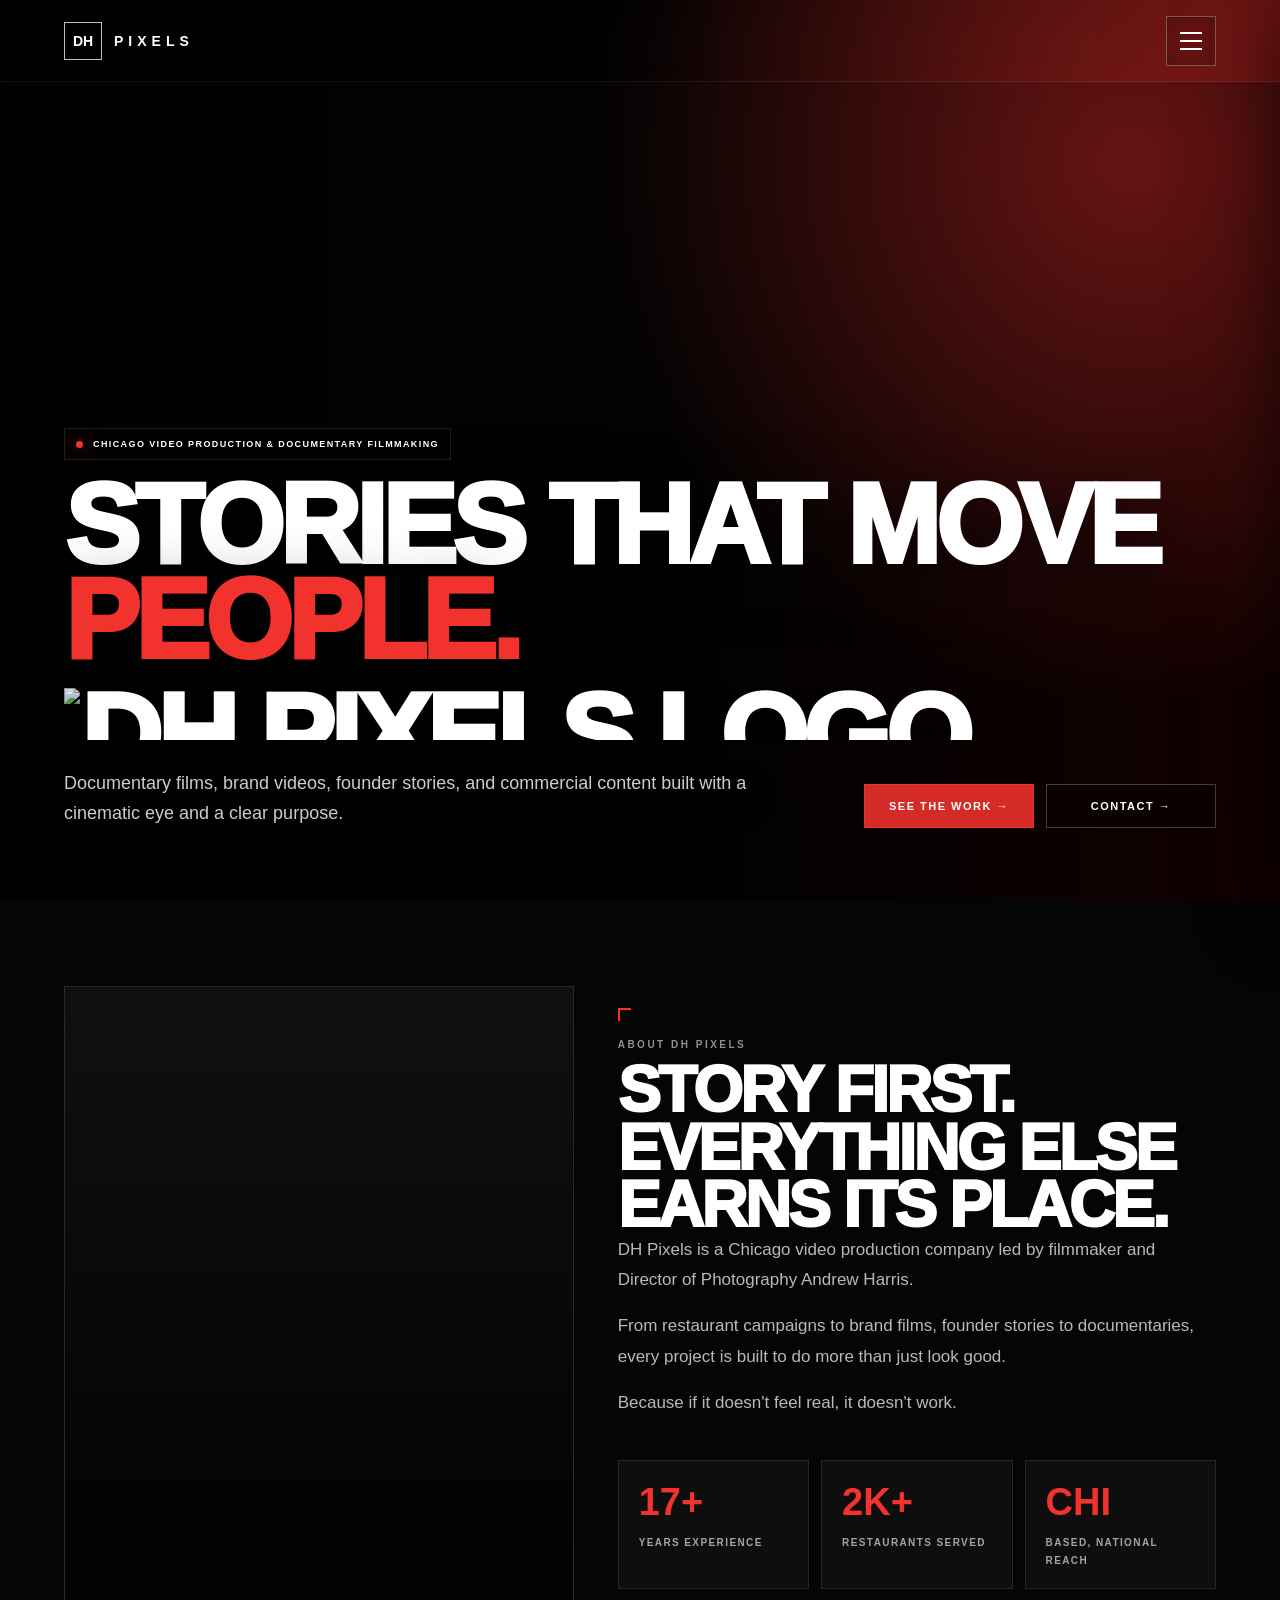
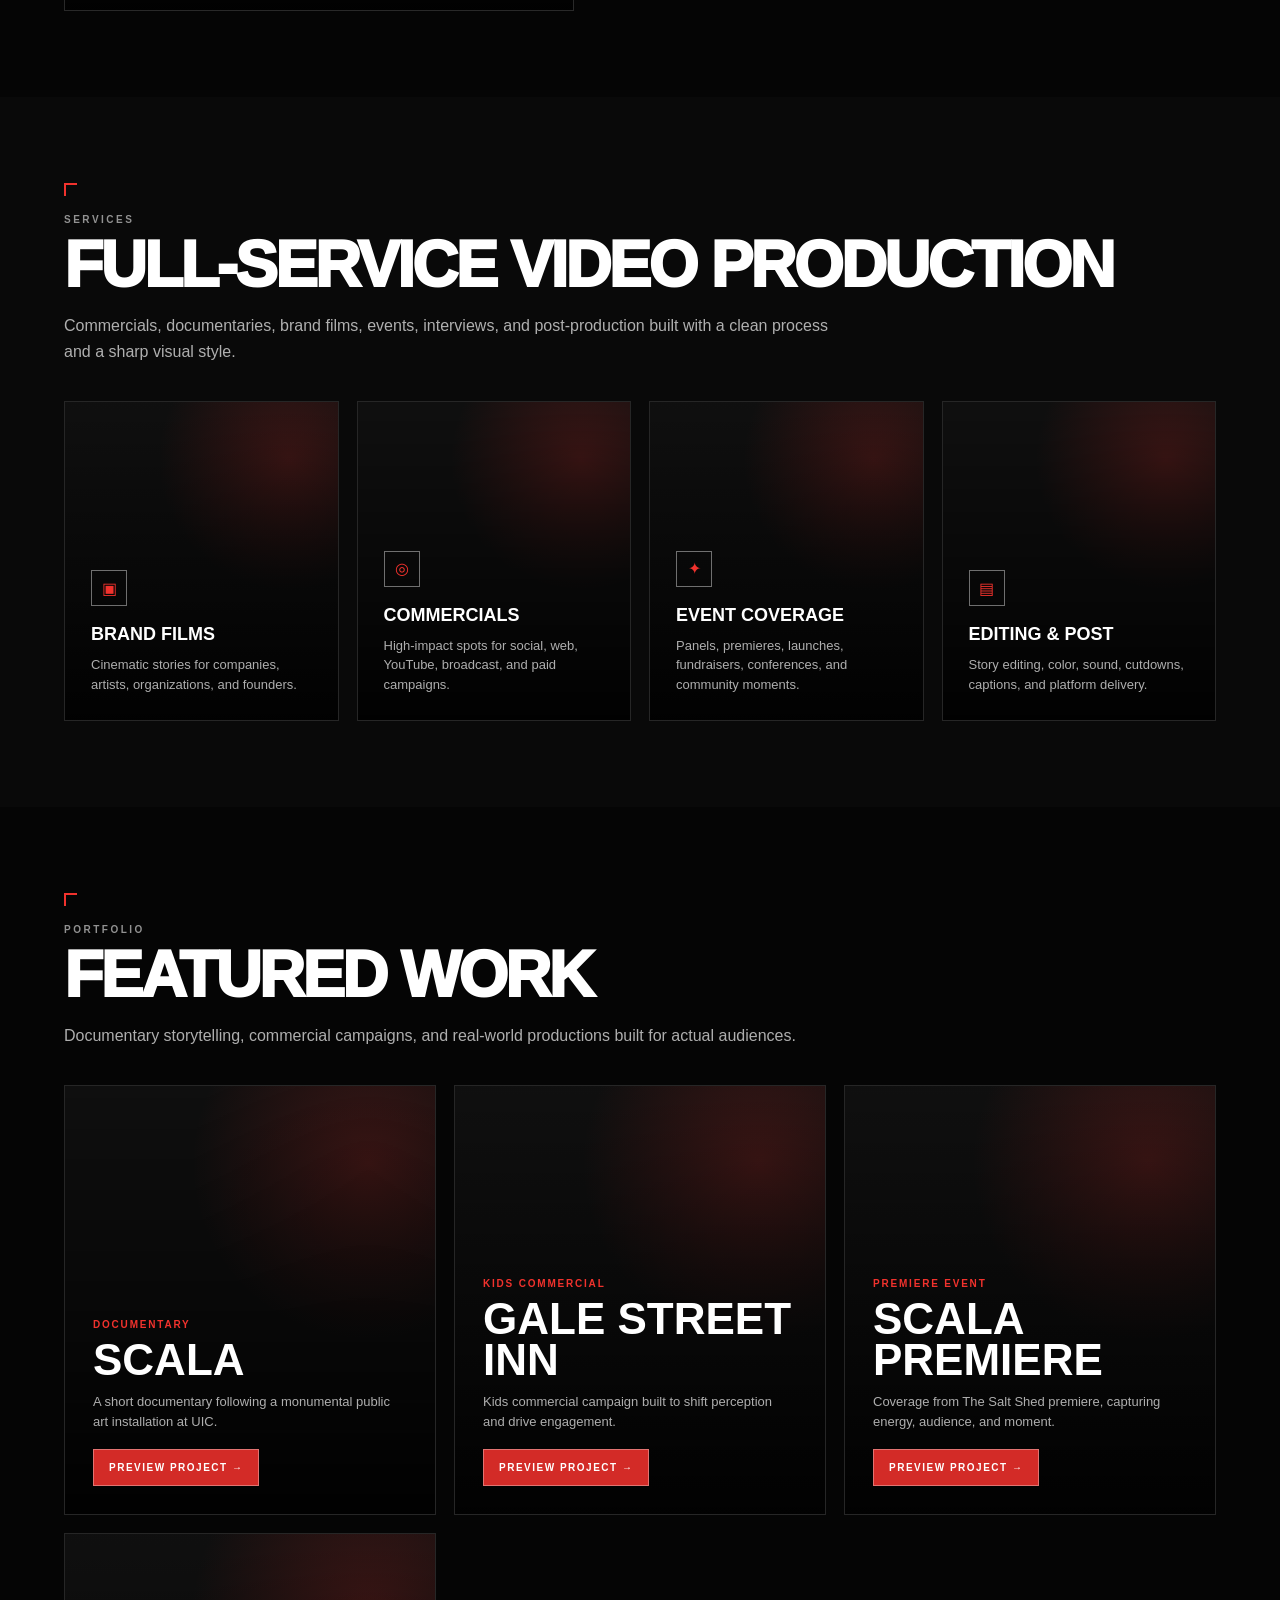
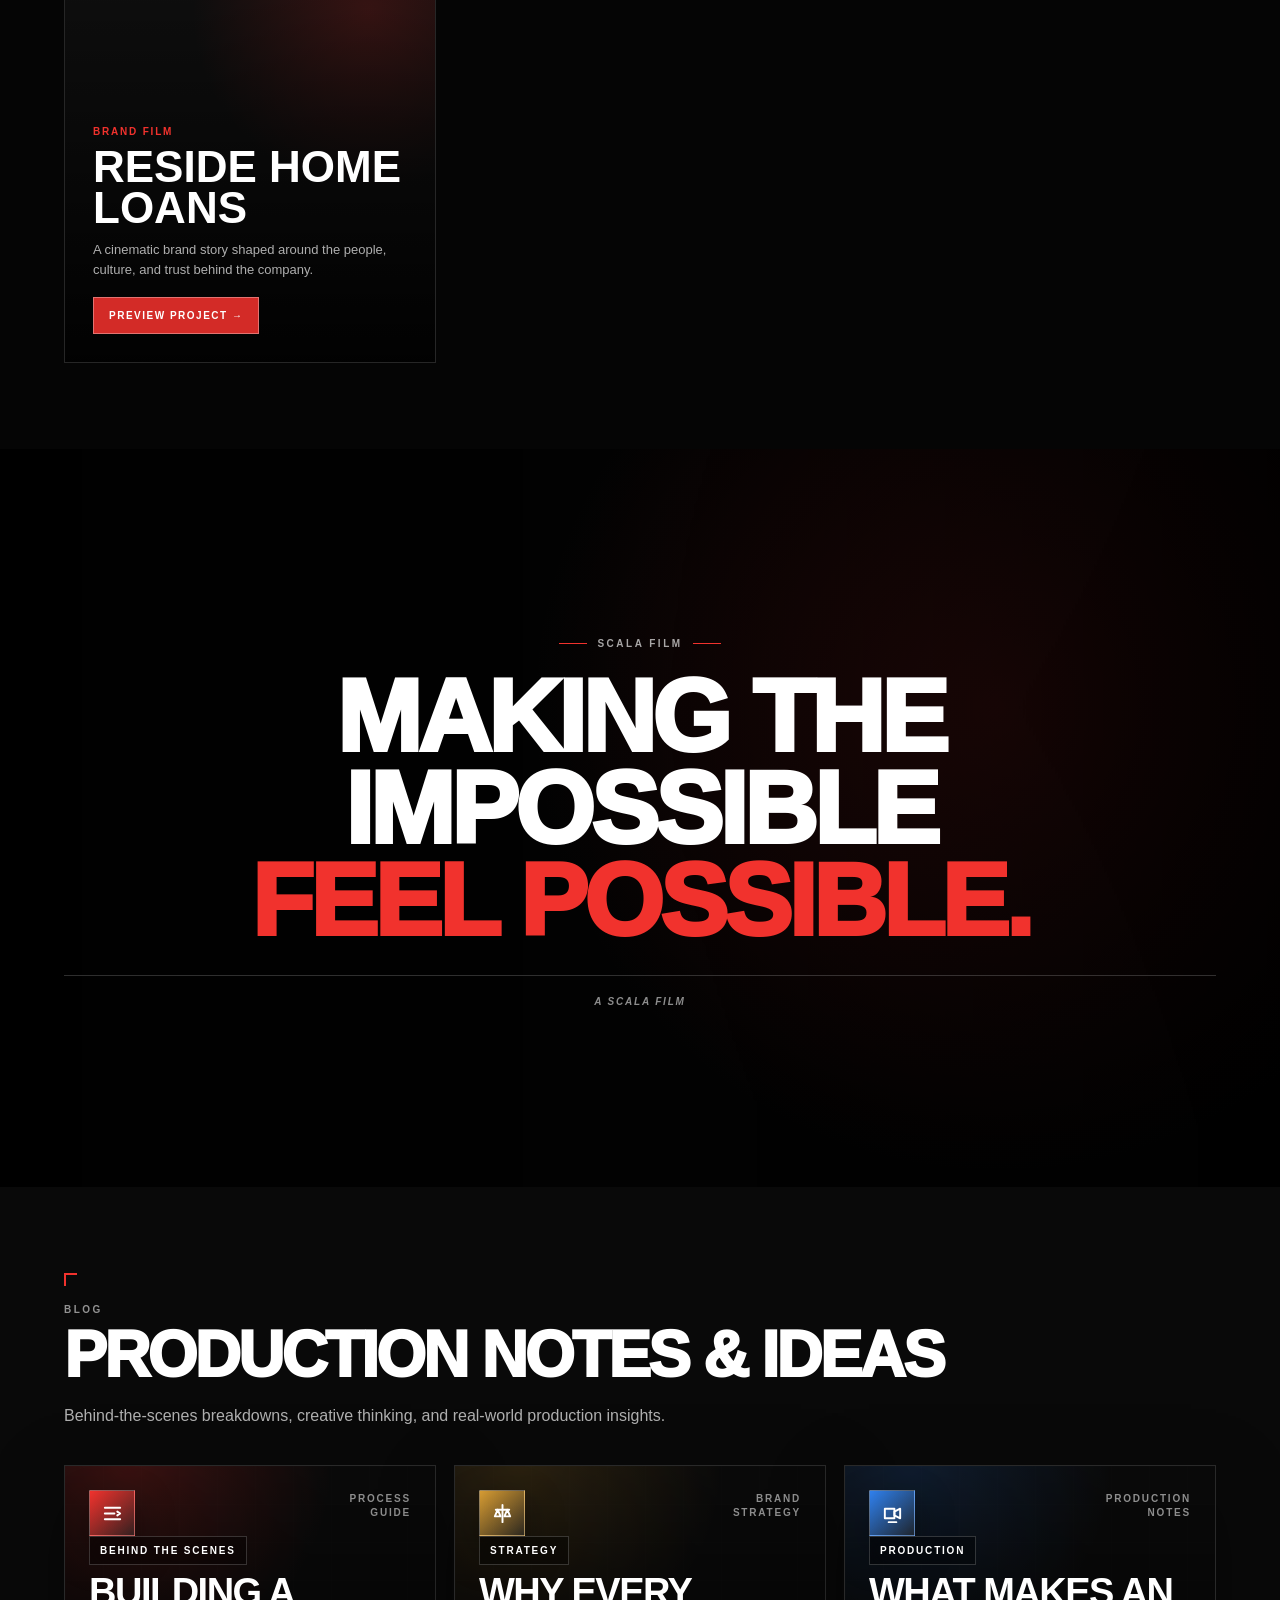
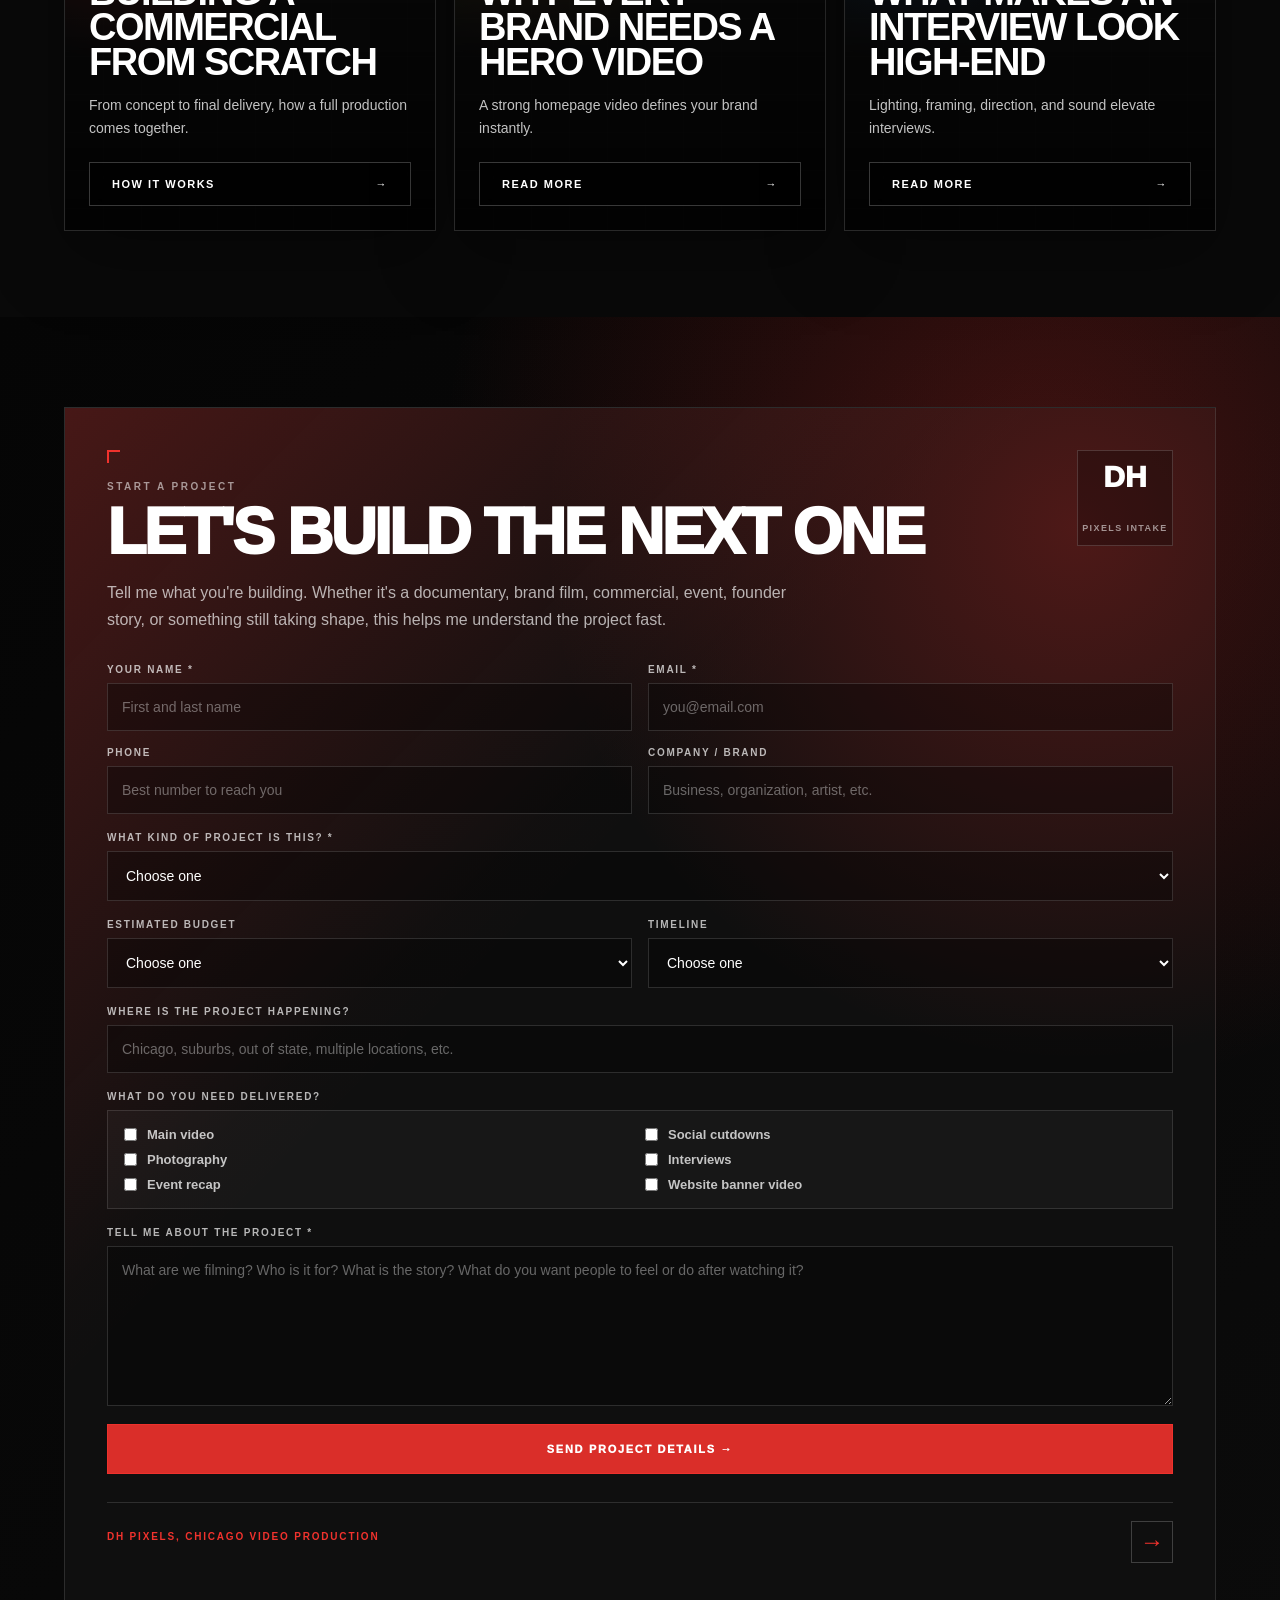
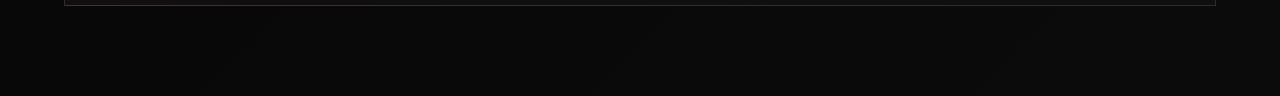
==== index.html @ faba860b "Add files via upload Cinematic documentaries, brand films, and commercial storytelling by Chicago Di" ====
<!DOCTYPE html>
<html lang="en">
<head>
<meta charset="UTF-8" />
<meta name="viewport" content="width=device-width, initial-scale=1.0" />
<title>DH Pixels | Chicago Video Production</title>
<meta name="description" content="DH Pixels is a Chicago video production company creating documentary films, brand videos, commercials, founder stories, and cinematic content." />

<style>
:root{
  --black:#050505;
  --dark:#090909;
  --panel:#101010;
  --white:#ffffff;
  --muted:rgba(255,255,255,.68);
  --line:rgba(255,255,255,.1);
  --red:#f1322d;
  --max:1320px;
}

*{
  margin:0;
  padding:0;
  box-sizing:border-box;
}

html{
  width:100%;
  min-height:100%;
  scroll-behavior:smooth;
  background:var(--black);
}

body{
  width:100%;
  min-height:100%;
  background:var(--black);
  color:var(--white);
  font-family:Arial, Helvetica, sans-serif;
  overflow-x:hidden;
  -webkit-font-smoothing:antialiased;
  text-rendering:optimizeLegibility;
}

a{
  color:inherit;
  text-decoration:none;
}

img,
video{
  max-width:100%;
  display:block;
}

/* HERO */

.hero-shell{
  position:relative;
  width:100%;
  min-height:100vh;
  overflow:hidden;
  background:#050505;
  isolation:isolate;
}

.hero-shell video{
  position:absolute;
  inset:0;
  width:100%;
  height:100%;
  object-fit:cover;
  z-index:-4;
  transform:scale(1.05);
  filter:contrast(1.12) brightness(.68) saturate(.95);
}

.hero-shell:before{
  content:"";
  position:absolute;
  inset:0;
  z-index:-3;
  background:
    radial-gradient(circle at 88% 18%, rgba(241,50,45,.38), transparent 40%),
    linear-gradient(90deg, rgba(0,0,0,.8) 0%, rgba(0,0,0,.44) 52%, rgba(35,0,0,.5) 100%),
    linear-gradient(180deg, rgba(0,0,0,.14) 0%, rgba(0,0,0,.28) 45%, rgba(0,0,0,.82) 100%);
}

.hero-shell:after{
  content:"";
  position:absolute;
  inset:0;
  z-index:-2;
  background-image:
    linear-gradient(rgba(255,255,255,.035) 1px, transparent 1px),
    linear-gradient(90deg, rgba(255,255,255,.035) 1px, transparent 1px);
  background-size:72px 72px;
  opacity:.07;
}

/* NAV */

.nav{
  position:absolute;
  top:0;
  left:0;
  width:100%;
  height:72px;
  z-index:30;
  padding:14px 20px;
  display:flex;
  align-items:center;
  justify-content:space-between;
  background:
    linear-gradient(90deg, rgba(0,0,0,.42), rgba(0,0,0,.12) 52%, rgba(241,50,45,.22));
  backdrop-filter:blur(12px);
  -webkit-backdrop-filter:blur(12px);
  border-bottom:1px solid rgba(255,255,255,.08);
}

.brand{
  display:flex;
  align-items:center;
  gap:10px;
  text-transform:uppercase;
  font-weight:900;
  letter-spacing:3.5px;
  font-size:12px;
}

.brand-mark{
  width:34px;
  height:34px;
  display:grid;
  place-items:center;
  border:1px solid rgba(255,255,255,.75);
  background:rgba(0,0,0,.2);
  backdrop-filter:blur(10px);
  letter-spacing:0;
}

/* MENU */

.menu-check{
  position:fixed;
  opacity:0;
  pointer-events:none;
}

.menu-button{
  width:46px;
  height:46px;
  border:1px solid rgba(255,255,255,.28);
  background:rgba(0,0,0,.22);
  backdrop-filter:blur(14px);
  -webkit-backdrop-filter:blur(14px);
  display:grid;
  place-items:center;
  cursor:pointer;
  transition:.25s ease;
}

.menu-button:hover{
  background:rgba(241,50,45,.9);
  border-color:rgba(241,50,45,.95);
}

.menu-lines{
  width:22px;
  display:grid;
  gap:6px;
}

.menu-lines span{
  height:2px;
  background:#fff;
  display:block;
}

.menu-overlay{
  position:fixed;
  inset:0;
  z-index:80;
  background:rgba(0,0,0,.74);
  backdrop-filter:blur(12px);
  opacity:0;
  pointer-events:none;
  transition:.3s ease;
}

.side-menu{
  position:fixed;
  top:0;
  right:0;
  z-index:90;
  width:min(600px,92vw);
  height:100vh;
  padding:22px;
  background:
    radial-gradient(circle at 90% 10%, rgba(241,50,45,.2), transparent 38%),
    linear-gradient(135deg, rgba(241,50,45,.13), rgba(0,0,0,0) 42%),
    #070707;
  border-left:1px solid rgba(255,255,255,.12);
  box-shadow:-25px 0 80px rgba(0,0,0,.7);
  transform:translateX(105%);
  transition:.4s cubic-bezier(.19,1,.22,1);
  overflow-y:auto;
}

.menu-check:checked ~ .menu-overlay{
  opacity:1;
  pointer-events:auto;
}

.menu-check:checked ~ .side-menu{
  transform:translateX(0);
}

body:has(.menu-check:checked){
  overflow:hidden;
  touch-action:none;
}

.menu-button,
.close-button,
.menu-overlay,
.side-link{
  -webkit-tap-highlight-color:transparent;
}

.side-head{
  display:flex;
  justify-content:space-between;
  gap:18px;
  margin-bottom:22px;
}

.side-kicker{
  font-size:10px;
  letter-spacing:2.4px;
  text-transform:uppercase;
  color:rgba(255,255,255,.58);
  font-weight:900;
}

.side-title{
  margin-top:8px;
  font-size:34px;
  line-height:.95;
  text-transform:uppercase;
  letter-spacing:-1px;
  font-weight:950;
}

.close-button{
  width:46px;
  height:46px;
  border:1px solid rgba(255,255,255,.2);
  display:grid;
  place-items:center;
  font-size:30px;
  cursor:pointer;
  transition:.25s ease;
}

.close-button:hover{
  background:var(--red);
  border-color:var(--red);
}

.side-grid{
  display:grid;
  gap:10px;
}

.side-link{
  min-height:76px;
  display:grid;
  grid-template-columns:44px 1fr;
  gap:14px;
  align-items:center;
  padding:14px;
  border:1px solid rgba(255,255,255,.1);
  background:rgba(255,255,255,.035);
  transition:.25s ease;
}

.side-link:hover{
  background:rgba(241,50,45,.12);
  border-color:rgba(241,50,45,.65);
}

.side-icon{
  width:44px;
  height:44px;
  display:grid;
  place-items:center;
  border:1px solid rgba(255,255,255,.14);
  color:var(--red);
  font-size:20px;
}

.side-link strong{
  display:block;
  font-size:24px;
  line-height:1;
  text-transform:uppercase;
  letter-spacing:-.6px;
}

.side-link span{
  display:block;
  margin-top:6px;
  font-size:10px;
  letter-spacing:1.2px;
  text-transform:uppercase;
  color:rgba(255,255,255,.55);
}

.side-footer{
  margin-top:22px;
  padding-top:20px;
  border-top:1px solid rgba(255,255,255,.12);
  color:rgba(255,255,255,.72);
  line-height:1.75;
  font-size:13px;
}

.call-cta{
  display:inline-flex;
  margin-top:14px;
  padding:12px 16px;
  border:1px solid rgba(255,255,255,.46);
  text-transform:uppercase;
  font-size:10px;
  letter-spacing:1.5px;
  font-weight:900;
}

/* HERO CONTENT */

.hero-content{
  position:relative;
  z-index:10;
  min-height:100vh;
  display:flex;
  align-items:flex-end;
  padding:108px 22px 38px;
}

.hero-inner{
  width:100%;
  max-width:var(--max);
}

.kicker-row{
  display:inline-flex;
  align-items:center;
  gap:10px;
  padding:9px 11px;
  border:1px solid rgba(255,255,255,.12);
  background:rgba(0,0,0,.24);
  backdrop-filter:blur(18px);
  -webkit-backdrop-filter:blur(18px);
  margin-bottom:18px;
}

.kicker-dot{
  width:7px;
  height:7px;
  background:var(--red);
  border-radius:50%;
  box-shadow:0 0 18px rgba(241,50,45,.9);
  flex:0 0 auto;
}

.kicker{
  font-size:9px;
  letter-spacing:1.4px;
  line-height:1.35;
  text-transform:uppercase;
  font-weight:900;
}

h1{
  max-width:1160px;
  font-size:clamp(48px,15vw,76px);
  line-height:.88;
  letter-spacing:-2.4px;
  text-transform:uppercase;
  font-weight:950;
  text-shadow:0 18px 60px rgba(0,0,0,.68);
}

.red-line{
  color:var(--red);
}

.hero-logo{
  display:block;
  height:38px;
  margin:14px 0 0;
}

.hero-bottom{
  margin-top:22px;
  display:grid;
  gap:20px;
}

.hero-copy{
  max-width:760px;
  color:rgba(255,255,255,.8);
  line-height:1.55;
  font-size:14px;
  text-shadow:0 10px 30px rgba(0,0,0,.65);
}

.hero-actions{
  display:grid;
  gap:10px;
}

.btn{
  width:100%;
  display:flex;
  align-items:center;
  justify-content:center;
  border:1px solid rgba(255,255,255,.24);
  padding:15px 18px;
  font-size:10px;
  letter-spacing:1.5px;
  text-transform:uppercase;
  font-weight:900;
  background:rgba(0,0,0,.24);
  backdrop-filter:blur(14px);
  -webkit-backdrop-filter:blur(14px);
  transition:.25s ease;
}

.btn.primary{
  background:rgba(241,50,45,.88);
  border-color:rgba(241,50,45,.95);
}

.btn:hover{
  background:#fff;
  color:#050505;
  border-color:#fff;
}

/* SECTIONS */

.section{
  padding:64px 22px;
  background:#050505;
  display:flex;
  justify-content:center;
}

.section.alt{
  background:#090909;
}

.section-inner{
  width:100%;
  max-width:var(--max);
}

.mark{
  width:13px;
  height:13px;
  border-top:2px solid var(--red);
  border-left:2px solid var(--red);
  margin-bottom:18px;
}

.eyebrow{
  font-size:10px;
  letter-spacing:2.5px;
  text-transform:uppercase;
  color:rgba(255,255,255,.56);
  font-weight:900;
  margin-bottom:12px;
}

h2{
  font-size:clamp(38px,12vw,58px);
  line-height:.92;
  text-transform:uppercase;
  letter-spacing:-1.8px;
  font-weight:950;
}

.section-copy{
  margin-top:18px;
  max-width:780px;
  color:var(--muted);
  line-height:1.65;
  font-size:14px;
}

.about-grid{
  display:grid;
  gap:28px;
}

.about-photo{
  position:relative;
  overflow:hidden;
  aspect-ratio:1/1.05;
  border:1px solid rgba(255,255,255,.1);
  background:#111;
}

.about-photo:before{
  content:"";
  position:absolute;
  inset:0;
  background:url('https://i.postimg.cc/zf8Y75s2/Brown-Simple-and-Minimalist-Cinema-House-Film-Production-Logo-You-Tube-Channel-Art-(2560-x-2560-px).jpg') center/cover no-repeat;
  transform:scale(1.08);
  opacity:.78;
}

.about-photo:after{
  content:"";
  position:absolute;
  inset:0;
  background:linear-gradient(180deg, rgba(0,0,0,.04), rgba(0,0,0,.92));
}

.about-text p{
  color:rgba(255,255,255,.72);
  line-height:1.7;
  margin-bottom:16px;
  font-size:14px;
}

.stats{
  display:grid;
  gap:12px;
  margin-top:26px;
}

.stat{
  border:1px solid rgba(255,255,255,.1);
  background:rgba(255,255,255,.035);
  padding:20px;
}

.stat strong{
  display:block;
  color:var(--red);
  font-size:38px;
  margin-bottom:8px;
}

.stat span{
  color:rgba(255,255,255,.62);
  font-size:10px;
  letter-spacing:1.4px;
  text-transform:uppercase;
  font-weight:900;
}

.services-grid,
.blog-grid,
.grid{
  display:grid;
  gap:16px;
  margin-top:28px;
}

.card,
.work-card,
.panel{
  position:relative;
  overflow:hidden;
  min-height:250px;
  padding:22px;
  border:1px solid rgba(255,255,255,.09);
  background:#101010;
}

.card{
  display:flex;
  align-items:flex-end;
}

.image-card:before,
.work-card:before{
  content:"";
  position:absolute;
  inset:0;
  z-index:1;
  background:
    linear-gradient(180deg, rgba(0,0,0,.04), rgba(0,0,0,.92)),
    radial-gradient(circle at 82% 18%, rgba(241,50,45,.22), transparent 38%);
}

.image-card:after,
.work-card:after{
  content:"";
  position:absolute;
  inset:0;
  background-size:cover;
  background-position:center;
  opacity:.62;
  transform:scale(1.03);
}

.card-content,
.work-content{
  position:relative;
  z-index:2;
}

.icon-box{
  width:36px;
  height:36px;
  display:grid;
  place-items:center;
  border:1px solid rgba(255,255,255,.42);
  color:var(--red);
  margin-bottom:18px;
}

.card h3,
.panel h3{
  font-size:18px;
  text-transform:uppercase;
  margin-bottom:10px;
}

.card p,
.work-card p,
.panel p{
  color:rgba(255,255,255,.68);
  line-height:1.5;
  font-size:13px;
}

.service-1:after{
  background-image:url('https://images.unsplash.com/photo-1516035069371-29a1b244cc32?auto=format&fit=crop&w=1200&q=80');
}

.service-2:after{
  background-image:url('https://images.unsplash.com/photo-1485846234645-a62644f84728?auto=format&fit=crop&w=1200&q=80');
}

.service-3:after{
  background-image:url('https://images.unsplash.com/photo-1524650359799-842906ca1c06?auto=format&fit=crop&w=1200&q=80');
}

.service-4:after{
  background-image:url('https://images.unsplash.com/photo-1626379953822-baec19c3accd?auto=format&fit=crop&w=1200&q=80');
}

.work-card{
  min-height:330px;
  display:flex;
  align-items:flex-end;
}

.tag{
  position:relative;
  z-index:2;
  color:var(--red);
  font-size:10px;
  letter-spacing:1.8px;
  text-transform:uppercase;
  font-weight:900;
  margin-bottom:10px;
  display:block;
}

.work-card h3{
  font-size:36px;
  line-height:.92;
  text-transform:uppercase;
  margin-bottom:12px;
}

.work-1:after{
  background-image:url('https://i.postimg.cc/wv0z7vB8/Screenshot-2026-05-04-at-12-01-42-PM.png');
}

.work-2:after{
  background-image:url('https://i.postimg.cc/6qy8QCzZ/Screenshot-2026-05-04-at-11-40-08-AM.png');
}

.work-3:after{
  background-image:url('https://i.postimg.cc/T2krjKcp/20260415-201445.jpg');
}

.work-4:after{
  background-image:url('https://i.postimg.cc/sxGwvd45/DSC09539-(1).jpg');
}

.work-link{
  display:inline-flex;
  margin-top:18px;
  padding:12px 15px;
  border:1px solid rgba(255,255,255,.34);
  background:rgba(241,50,45,.88);
  font-size:10px;
  letter-spacing:1.5px;
  text-transform:uppercase;
  font-weight:900;
}

/* QUOTE */

.quote-section{
  position:relative;
  min-height:75vh;
  display:flex;
  align-items:center;
  justify-content:center;
  text-align:center;
  padding:70px 22px;
  overflow:hidden;
}

.quote-bg{
  position:absolute;
  inset:0;
  background-image:url('https://i.postimg.cc/T2krjKcp/20260415-201445.jpg');
  background-size:cover;
  background-position:center;
  transform:scale(1.06);
}

.quote-overlay{
  position:absolute;
  inset:0;
  background:
    linear-gradient(90deg, rgba(0,0,0,.84), rgba(0,0,0,.55), rgba(0,0,0,.84)),
    radial-gradient(circle at 78% 35%, rgba(241,50,45,.3), transparent 42%);
}

.quote-inner{
  position:relative;
  z-index:2;
}

.quote-eyebrow{
  display:inline-flex;
  align-items:center;
  gap:10px;
  margin-bottom:22px;
  font-size:10px;
  letter-spacing:2.5px;
  text-transform:uppercase;
  font-weight:900;
  color:rgba(255,255,255,.65);
}

.quote-eyebrow:before,
.quote-eyebrow:after{
  content:"";
  width:28px;
  height:1px;
  background:var(--red);
}

.quote-text{
  font-size:clamp(42px,12vw,64px);
  line-height:.9;
  letter-spacing:-2px;
  font-weight:950;
  text-transform:uppercase;
}

.quote-text span{
  display:block;
}

.quote-text .red{
  color:var(--red);
}

.quote-credit{
  display:block;
  margin-top:28px;
  padding-top:20px;
  border-top:1px solid rgba(255,255,255,.18);
  color:rgba(255,255,255,.55);
  letter-spacing:1.8px;
  text-transform:uppercase;
  font-size:10px;
  font-weight:800;
}

/* BLOG */

.panel{
  min-height:220px;
  display:flex;
  flex-direction:column;
  justify-content:space-between;
}

.panel .btn{
  margin-top:22px;
}

.blog-card{
  isolation:isolate;
  min-height:340px;
  padding:0;
  border-color:rgba(255,255,255,.12);
  background:#0b0b0b;
  box-shadow:0 24px 70px rgba(0,0,0,.34);
  transition:transform .25s ease, border-color .25s ease, background .25s ease;
}

.blog-card:before{
  content:"";
  position:absolute;
  inset:0;
  z-index:0;
  background:
    linear-gradient(180deg, rgba(0,0,0,.12), rgba(0,0,0,.92)),
    radial-gradient(circle at 18% 0%, var(--blog-glow, rgba(241,50,45,.24)), transparent 42%),
    var(--blog-image);
  background-size:cover;
  background-position:center;
  opacity:.86;
  transform:scale(1.02);
}

.blog-card:after{
  content:"";
  position:absolute;
  inset:0;
  z-index:1;
  background:
    linear-gradient(90deg, rgba(255,255,255,.055) 1px, transparent 1px),
    linear-gradient(rgba(255,255,255,.045) 1px, transparent 1px);
  background-size:38px 38px;
  opacity:.12;
  pointer-events:none;
}

.blog-card:hover{
  transform:translateY(-6px);
  border-color:rgba(255,255,255,.26);
  background:#121212;
}

.blog-card-inner{
  position:relative;
  z-index:2;
  min-height:inherit;
  display:flex;
  flex-direction:column;
  justify-content:space-between;
  padding:24px;
}

.blog-top{
  display:flex;
  align-items:flex-start;
  justify-content:space-between;
  gap:16px;
}

.blog-icon{
  width:46px;
  height:46px;
  display:grid;
  place-items:center;
  border:1px solid rgba(255,255,255,.24);
  background:linear-gradient(135deg, var(--blog-accent, #f1322d), rgba(255,255,255,.08));
  color:#fff;
  box-shadow:0 16px 38px rgba(0,0,0,.34);
}

.blog-icon svg{
  width:23px;
  height:23px;
  display:block;
  stroke:currentColor;
  stroke-width:2;
  stroke-linecap:round;
  stroke-linejoin:round;
  fill:none;
}

.blog-meta{
  padding-top:2px;
  color:rgba(255,255,255,.54);
  font-size:10px;
  font-weight:900;
  letter-spacing:1.8px;
  line-height:1.35;
  text-align:right;
  text-transform:uppercase;
}

.blog-card .tag{
  color:#fff;
  display:inline-flex;
  width:max-content;
  padding:8px 10px;
  border:1px solid rgba(255,255,255,.18);
  background:rgba(0,0,0,.34);
  backdrop-filter:blur(12px);
  -webkit-backdrop-filter:blur(12px);
}

.blog-card h3{
  max-width:340px;
  font-size:clamp(26px,3.2vw,38px);
  line-height:.92;
  letter-spacing:-1.5px;
  text-transform:uppercase;
  margin:0 0 14px;
}

.blog-card p{
  max-width:340px;
  font-size:14px;
  line-height:1.62;
  color:rgba(255,255,255,.76);
}

.blog-card .btn{
  width:100%;
  justify-content:space-between;
  border-color:rgba(255,255,255,.22);
  background:rgba(0,0,0,.44);
}

.blog-card .btn:hover{
  background:#fff;
  border-color:#fff;
}

.blog-1{
  --blog-accent:#f1322d;
  --blog-glow:rgba(241,50,45,.28);
  --blog-image:url('https://i.postimg.cc/6qy8QCzZ/Screenshot-2026-05-04-at-11-40-08-AM.png');
}

.blog-2{
  --blog-accent:#d69b32;
  --blog-glow:rgba(214,155,50,.22);
  --blog-image:url('https://images.unsplash.com/photo-1497366754035-f200968a6e72?auto=format&fit=crop&w=1200&q=80');
}

.blog-3{
  --blog-accent:#2f80ed;
  --blog-glow:rgba(47,128,237,.22);
  --blog-image:url('https://images.unsplash.com/photo-1516035069371-29a1b244cc32?auto=format&fit=crop&w=1200&q=80');
}

/* CONTACT */

.contact-wrap{
  padding:70px 22px;
  display:flex;
  justify-content:center;
  background:
    radial-gradient(circle at 82% 12%, rgba(241,50,45,.24), transparent 38%),
    linear-gradient(135deg, #050505, #0b0b0b);
}

.contact-card{
  width:100%;
  max-width:var(--max);
  border:1px solid rgba(255,255,255,.12);
  background:
    linear-gradient(135deg, rgba(241,50,45,.14), rgba(255,255,255,0) 38%),
    #0f0f0f;
  padding:26px;
  overflow:hidden;
}

.copy{
  color:rgba(255,255,255,.68);
  line-height:1.7;
  margin-top:18px;
  margin-bottom:26px;
  font-size:14px;
}

.bottom-row{
  margin-top:28px;
  padding-top:18px;
  border-top:1px solid rgba(255,255,255,.13);
  display:flex;
  justify-content:space-between;
  align-items:center;
  gap:16px;
}

.arrow{
  width:42px;
  height:42px;
  display:grid;
  place-items:center;
  border:1px solid rgba(255,255,255,.2);
  color:var(--red);
  font-size:24px;
  flex:0 0 auto;
}

@media(min-width:760px){
  .nav{
    height:82px;
    padding:18px 5vw;
  }

  .brand{
    gap:12px;
    letter-spacing:5px;
    font-size:14px;
  }

  .brand-mark{
    width:38px;
    height:38px;
  }

  .menu-button{
    width:50px;
    height:50px;
  }

  .side-menu{
    padding:30px;
  }

  .side-title{
    font-size:clamp(38px,4vw,48px);
  }

  .side-link{
    grid-template-columns:48px 1fr;
    min-height:82px;
    padding:16px;
  }

  .side-icon{
    width:48px;
    height:48px;
  }

  .side-link strong{
    font-size:clamp(24px,3vw,32px);
  }

  .hero-content{
    min-height:100vh;
    padding:150px 5vw 72px;
  }

  .hero-bottom{
    grid-template-columns:minmax(0,760px) auto;
    gap:44px;
    align-items:end;
    margin-top:28px;
  }

  .hero-copy{
    max-width:760px;
    font-size:18px;
    line-height:1.68;
  }

  .hero-actions{
    min-width:340px;
    display:flex;
    justify-content:flex-end;
    align-items:center;
    flex-wrap:wrap;
    gap:12px;
  }

  .btn{
    width:auto;
    min-width:170px;
    padding:15px 22px;
    font-size:11px;
  }

  h1{
    font-size:clamp(76px,8.8vw,146px);
    line-height:.84;
    letter-spacing:-5px;
  }

  .hero-logo{
    height:52px;
    margin-top:20px;
  }

  .section{
    padding:86px 5vw;
  }

  .section-copy{
    font-size:16px;
  }

  h2{
    font-size:clamp(50px,5vw,86px);
    line-height:.9;
    letter-spacing:-2.8px;
  }

  .about-grid{
    grid-template-columns:.92fr 1.08fr;
    gap:44px;
    align-items:stretch;
  }

  .about-photo{
    min-height:620px;
    aspect-ratio:auto;
  }

  .about-text{
    padding:22px 0;
    display:flex;
    flex-direction:column;
    justify-content:center;
  }

  .about-text p{
    font-size:17px;
    line-height:1.78;
  }

  .stats{
    grid-template-columns:repeat(3,1fr);
  }

  .services-grid{
    grid-template-columns:repeat(4,1fr);
    gap:18px;
    margin-top:36px;
  }

  .blog-grid,
  .grid{
    grid-template-columns:repeat(3,1fr);
    gap:18px;
    margin-top:36px;
  }

  .card,
  .panel{
    min-height:320px;
    padding:26px;
  }

  .blog-card{
    padding:0;
  }

  .work-card{
    min-height:430px;
    padding:28px;
  }

  .work-card h3{
    font-size:44px;
  }

  .quote-section{
    min-height:82vh;
    padding:100px 5vw;
  }

  .quote-text{
    font-size:clamp(72px,8vw,128px);
    letter-spacing:-4px;
  }

  .contact-wrap{
    padding:90px 5vw;
  }

  .contact-card{
    padding:42px;
  }

  .copy{
    max-width:720px;
    font-size:16px;
  }
}

@media(max-width:1150px) and (min-width:760px){
  .services-grid{
    grid-template-columns:repeat(2,1fr);
  }
}

@media(max-width:620px){
  .hero-logo{
    max-width:220px;
    height:auto;
  }
}

/* SHARED DH PIXELS MENU */
.menu-check{
  position:fixed;
  opacity:0;
  pointer-events:none;
}

.menu-overlay{
  position:fixed;
  inset:0;
  z-index:80;
  background:rgba(0,0,0,.74);
  backdrop-filter:blur(12px);
  -webkit-backdrop-filter:blur(12px);
  opacity:0;
  pointer-events:none;
  transition:.3s ease;
}

.side-menu{
  position:fixed;
  top:0;
  right:0;
  z-index:90;
  width:min(600px,92vw);
  height:100vh;
  padding:22px;
  background:
    radial-gradient(circle at 90% 10%, rgba(241,50,45,.2), transparent 38%),
    linear-gradient(135deg, rgba(241,50,45,.13), rgba(0,0,0,0) 42%),
    #070707;
  border-left:1px solid rgba(255,255,255,.12);
  box-shadow:-25px 0 80px rgba(0,0,0,.7);
  transform:translateX(105%);
  transition:.4s cubic-bezier(.19,1,.22,1);
  overflow-y:auto;
  font-family:Arial, Helvetica, sans-serif;
}

.menu-check:checked ~ .menu-overlay{
  opacity:1;
  pointer-events:auto;
}

.menu-check:checked ~ .side-menu{
  transform:translateX(0);
}

.side-head{
  display:flex;
  justify-content:space-between;
  gap:18px;
  margin-bottom:22px;
}

.side-kicker{
  font-size:10px;
  letter-spacing:2.4px;
  text-transform:uppercase;
  color:rgba(255,255,255,.58);
  font-weight:900;
}

.side-title{
  margin-top:8px;
  font-size:34px;
  line-height:.95;
  text-transform:uppercase;
  letter-spacing:-1px;
  font-weight:950;
}

.close-button{
  width:46px;
  height:46px;
  border:1px solid rgba(255,255,255,.2);
  display:grid;
  place-items:center;
  font-size:30px;
  cursor:pointer;
  transition:.25s ease;
}

.close-button:hover{
  background:var(--red);
  border-color:var(--red);
}

.side-grid{
  display:grid;
  gap:10px;
}

.side-link{
  min-height:76px;
  display:grid;
  grid-template-columns:44px 1fr;
  gap:14px;
  align-items:center;
  padding:14px;
  border:1px solid rgba(255,255,255,.1);
  background:rgba(255,255,255,.035);
  transition:.25s ease;
  color:#fff;
  text-decoration:none;
}

.side-link:hover{
  background:rgba(241,50,45,.12);
  border-color:rgba(241,50,45,.65);
}

.side-icon{
  width:44px;
  height:44px;
  display:grid;
  place-items:center;
  border:1px solid rgba(255,255,255,.14);
  color:var(--red);
  font-size:20px;
}

.side-link strong{
  display:block;
  font-size:24px;
  line-height:1;
  text-transform:uppercase;
  letter-spacing:-.6px;
}

.side-link span{
  display:block;
  margin-top:6px;
  font-size:10px;
  letter-spacing:1.2px;
  text-transform:uppercase;
  color:rgba(255,255,255,.55);
}

.side-footer{
  margin-top:22px;
  padding-top:20px;
  border-top:1px solid rgba(255,255,255,.12);
  color:rgba(255,255,255,.72);
  line-height:1.75;
  font-size:13px;
}

.call-cta{
  display:inline-flex;
  margin-top:14px;
  padding:12px 16px;
  border:1px solid rgba(255,255,255,.46);
  text-transform:uppercase;
  font-size:10px;
  letter-spacing:1.5px;
  font-weight:900;
  color:#fff;
  text-decoration:none;
}

@media(max-width:620px){
  .nav{
    position:fixed;
    height:66px;
    padding:10px 14px;
    z-index:120;
  }

  .brand{
    min-width:0;
    gap:8px;
    letter-spacing:2px;
    font-size:10px;
  }

  .brand-mark{
    width:32px;
    height:32px;
    flex:0 0 auto;
  }

  .menu-button,
  .close-button{
    width:44px;
    height:44px;
    flex:0 0 auto;
  }

  .menu-overlay{
    z-index:180;
  }

  .side-menu{
    z-index:190;
    width:100vw;
    max-width:100vw;
    height:100dvh;
    padding:18px 14px max(18px, env(safe-area-inset-bottom));
    border-left:0;
    box-shadow:none;
  }

  .side-head{
    align-items:flex-start;
    margin-bottom:16px;
  }

  .side-title{
    font-size:clamp(28px,10vw,36px);
    letter-spacing:-.8px;
  }

  .side-grid{
    gap:8px;
  }

  .side-link{
    min-height:66px;
    grid-template-columns:38px minmax(0,1fr);
    gap:12px;
    padding:12px;
  }

  .side-icon{
    width:38px;
    height:38px;
    font-size:17px;
  }

  .side-link strong{
    font-size:clamp(18px,6vw,23px);
    overflow-wrap:anywhere;
  }

  .side-link span{
    font-size:9px;
    letter-spacing:.9px;
  }

  .side-footer{
    margin-top:16px;
    padding-top:16px;
    font-size:12px;
  }
}


/* SHARED DH PIXELS CONTACT FORM */
.cinematic-form-card{
  position:relative;
  overflow:hidden;
}

.cinematic-form-card:before{
  content:"";
  position:absolute;
  inset:0;
  background:
    radial-gradient(circle at 88% 10%, rgba(241,50,45,.28), transparent 36%),
    linear-gradient(135deg, rgba(241,50,45,.12), rgba(255,255,255,0) 42%);
  pointer-events:none;
}

.cinematic-form-card > *{
  position:relative;
  z-index:2;
}

.form-topline{
  display:flex;
  justify-content:space-between;
  gap:20px;
  align-items:flex-start;
}

.form-badge{
  width:96px;
  height:96px;
  border:1px solid rgba(255,255,255,.16);
  background:rgba(0,0,0,.28);
  display:grid;
  place-items:center;
  text-align:center;
  flex:0 0 auto;
}

.form-badge span{
  display:block;
  color:#fff;
  font-size:30px;
  font-weight:950;
  line-height:1;
}

.form-badge small{
  display:block;
  margin-top:8px;
  color:rgba(255,255,255,.55);
  font-size:9px;
  letter-spacing:1.4px;
  text-transform:uppercase;
  font-weight:900;
}

.project-form{
  margin-top:30px;
  display:grid;
  gap:18px;
}

.form-grid{
  display:grid;
  gap:16px;
}

.form-field{
  display:grid;
  gap:8px;
}

.form-field label{
  font-size:10px;
  letter-spacing:1.7px;
  text-transform:uppercase;
  color:rgba(255,255,255,.7);
  font-weight:900;
}

.form-field input,
.form-field select,
.form-field textarea{
  width:100%;
  border:1px solid rgba(255,255,255,.14);
  background:rgba(0,0,0,.34);
  color:#fff;
  padding:15px 14px;
  font-family:Arial, Helvetica, sans-serif;
  font-size:14px;
  outline:none;
  border-radius:0;
}

.form-field input::placeholder,
.form-field textarea::placeholder{
  color:rgba(255,255,255,.38);
}

.form-field input:focus,
.form-field select:focus,
.form-field textarea:focus{
  border-color:rgba(241,50,45,.9);
  box-shadow:0 0 0 3px rgba(241,50,45,.14);
}

.form-field textarea{
  resize:vertical;
  min-height:160px;
}

.check-grid{
  display:grid;
  gap:10px;
  padding:16px;
  border:1px solid rgba(255,255,255,.12);
  background:rgba(255,255,255,.035);
}

.check-grid label{
  display:flex;
  align-items:center;
  gap:10px;
  color:rgba(255,255,255,.75);
  font-size:13px;
  letter-spacing:0;
  text-transform:none;
  font-weight:700;
}

.check-grid input{
  width:auto;
  accent-color:#f1322d;
}

.form-submit{
  width:100%;
  border:1px solid rgba(241,50,45,.95);
  background:rgba(241,50,45,.9);
  color:#fff;
  padding:18px 20px;
  font-size:11px;
  letter-spacing:1.7px;
  text-transform:uppercase;
  font-weight:950;
  cursor:pointer;
  transition:.25s ease;
}

.form-submit:hover{
  background:#fff;
  color:#050505;
  border-color:#fff;
}

@media(min-width:760px){
  .form-grid{
    grid-template-columns:repeat(2,1fr);
  }

  .check-grid{
    grid-template-columns:repeat(2,1fr);
  }
}

@media(max-width:620px){
  .form-topline{
    display:block;
  }

  .form-badge{
    margin-top:22px;
    width:84px;
    height:84px;
  }
}


.hidden-field{display:none!important;}

</style>
</head>

<body>

<section class="hero-shell" id="home">
  <video autoplay muted loop playsinline poster="https://i.postimg.cc/T2krjKcp/20260415-201445.jpg">
    <source src="https://cdn.coverr.co/videos/coverr-working-at-the-laptop-5174/1080p.mp4" type="video/mp4">
  </video>

  <input class="menu-check" type="checkbox" id="menu-check">
  <label class="menu-overlay" for="menu-check"></label>

  <aside class="side-menu">
    <div class="side-head">
      <div>
        <div class="side-kicker">Navigation</div>
        <div class="side-title">DH Pixels</div>
      </div>
      <label class="close-button" for="menu-check">&times;</label>
    </div>

    <nav class="side-grid">
      <a class="side-link" href="index.html">
        <div class="side-icon">⌂</div>
        <div>
          <strong>Home</strong>
          <span>Cinematic video production</span>
        </div>
      </a>

      <a class="side-link" href="index.html#about">
        <div class="side-icon">◎</div>
        <div>
          <strong>About</strong>
          <span>Story first production</span>
        </div>
      </a>

      <a class="side-link" href="index.html#services">
        <div class="side-icon">✦</div>
        <div>
          <strong>Services</strong>
          <span>Commercials, brand films, post</span>
        </div>
      </a>

      <a class="side-link" href="index.html#portfolio">
        <div class="side-icon">▣</div>
        <div>
          <strong>Portfolio</strong>
          <span>Selected films and campaigns</span>
        </div>
      </a>

      <a class="side-link" href="brand-film.html">
        <div class="side-icon">▥</div>
        <div>
          <strong>Brand Film</strong>
          <span>Reside Home Loans story</span>
        </div>
      </a>

      <a class="side-link" href="scala.html">
        <div class="side-icon">◇</div>
        <div>
          <strong>Scala</strong>
          <span>Public art documentary</span>
        </div>
      </a>

      <a class="side-link" href="how-it-works.html">
        <div class="side-icon">◉</div>
        <div>
          <strong>How It Works</strong>
          <span>DH Pixels production process</span>
        </div>
      </a>

      <a class="side-link" href="scala-premiere.html">
        <div class="side-icon">◈</div>
        <div>
          <strong>Scala Premiere</strong>
          <span>Salt Shed premiere night</span>
        </div>
      </a>

      <a class="side-link" href="kids-run-the-kitchen.html">
        <div class="side-icon">✦</div>
        <div>
          <strong>Kids Commercial</strong>
          <span>Gale Street Inn case study</span>
        </div>
      </a>

      <a class="side-link" href="index.html#blog">
        <div class="side-icon">▤</div>
        <div>
          <strong>Blog</strong>
          <span>Production notes and ideas</span>
        </div>
      </a>

      <a class="side-link" href="#contact">
        <div class="side-icon">✉</div>
        <div>
          <strong>Contact</strong>
          <span>Start the next project</span>
        </div>
      </a>
    </nav>

    <div class="side-footer">
      <div><strong>Email:</strong> info@dhpixels.com</div>
      <div><strong>Phone:</strong> <a href="tel:4175699708">417-569-9708</a></div>
      <div>Chicago based, available nationally.</div>
      <a class="call-cta" href="#contact">Start A Project &rarr;</a>
    </div>
  </aside>


    <header class="nav">
      <a class="brand" href="index.html">
        <span class="brand-mark">DH</span>
        <span>Pixels</span>
      </a>

      <label class="menu-button" for="menu-check" aria-label="Open navigation">
        <div class="menu-lines">
          <span></span>
          <span></span>
          <span></span>
        </div>
      </label>
    </header>


  <section class="hero-content">
    <div class="hero-inner">
      <div class="kicker-row">
        <span class="kicker-dot"></span>
        <span class="kicker">Chicago Video Production & Documentary Filmmaking</span>
      </div>

      <h1>
        Stories That Move <span class="red-line">People.</span>
        <img src="https://i.postimg.cc/FHsBHZLd/logo-W-dhpixels-copy.png" class="hero-logo" alt="DH Pixels Logo">
      </h1>

      <div class="hero-bottom">
        <p class="hero-copy">
          Documentary films, brand videos, founder stories, and commercial content built with a cinematic eye and a clear purpose.
        </p>

        <div class="hero-actions">
          <a class="btn primary" href="#portfolio">See The Work &rarr;</a>
          <a class="btn" href="#contact">Contact &rarr;</a>
        </div>
      </div>
    </div>
  </section>
</section>

<section class="section" id="about">
  <div class="section-inner">
    <div class="about-grid">
      <div class="about-photo"></div>

      <div class="about-text">
        <div class="mark"></div>
        <div class="eyebrow">About DH Pixels</div>

        <h2>Story First. Everything Else Earns Its Place.</h2>

        <p>DH Pixels is a Chicago video production company led by filmmaker and Director of Photography Andrew Harris.</p>
        <p>From restaurant campaigns to brand films, founder stories to documentaries, every project is built to do more than just look good.</p>
        <p>Because if it doesn't feel real, it doesn't work.</p>

        <div class="stats">
          <div class="stat">
            <strong>17+</strong>
            <span>Years Experience</span>
          </div>

          <div class="stat">
            <strong>2K+</strong>
            <span>Restaurants Served</span>
          </div>

          <div class="stat">
            <strong>CHI</strong>
            <span>Based, National Reach</span>
          </div>
        </div>
      </div>
    </div>
  </div>
</section>

<section class="section alt" id="services">
  <div class="section-inner">
    <div>
      <div class="mark"></div>
      <div class="eyebrow">Services</div>
      <h2>Full-Service Video Production</h2>
      <p class="section-copy">
        Commercials, documentaries, brand films, events, interviews, and post-production built with a clean process and a sharp visual style.
      </p>
    </div>

    <div class="services-grid">
      <article class="card image-card service-1">
        <div class="card-content">
          <div class="icon-box">▣</div>
          <h3>Brand Films</h3>
          <p>Cinematic stories for companies, artists, organizations, and founders.</p>
        </div>
      </article>

      <article class="card image-card service-2">
        <div class="card-content">
          <div class="icon-box">◎</div>
          <h3>Commercials</h3>
          <p>High-impact spots for social, web, YouTube, broadcast, and paid campaigns.</p>
        </div>
      </article>

      <article class="card image-card service-3">
        <div class="card-content">
          <div class="icon-box">✦</div>
          <h3>Event Coverage</h3>
          <p>Panels, premieres, launches, fundraisers, conferences, and community moments.</p>
        </div>
      </article>

      <article class="card image-card service-4">
        <div class="card-content">
          <div class="icon-box">▤</div>
          <h3>Editing & Post</h3>
          <p>Story editing, color, sound, cutdowns, captions, and platform delivery.</p>
        </div>
      </article>
    </div>
  </div>
</section>

<section class="section" id="portfolio">
  <div class="section-inner">
    <div>
      <div class="mark"></div>
      <div class="eyebrow">Portfolio</div>
      <h2>Featured Work</h2>
      <p class="section-copy">
        Documentary storytelling, commercial campaigns, and real-world productions built for actual audiences.
      </p>
    </div>

    <div class="grid">
      <article class="work-card work-1">
        <div class="work-content">
          <span class="tag">Documentary</span>
          <h3>SCALA</h3>
          <p>A short documentary following a monumental public art installation at UIC.</p>
          <a class="work-link" href="scala.html">Preview Project &rarr;</a>
        </div>
      </article>

      <article class="work-card work-2">
        <div class="work-content">
          <span class="tag">Kids Commercial</span>
          <h3>Gale Street Inn</h3>
          <p>Kids commercial campaign built to shift perception and drive engagement.</p>
          <a class="work-link" href="kids-run-the-kitchen.html">Preview Project &rarr;</a>
        </div>
      </article>

      <article class="work-card work-3">
        <div class="work-content">
          <span class="tag">Premiere Event</span>
          <h3>Scala Premiere</h3>
          <p>Coverage from The Salt Shed premiere, capturing energy, audience, and moment.</p>
          <a class="work-link" href="scala-premiere.html">Preview Project &rarr;</a>
        </div>
      </article>

      <article class="work-card work-4">
        <div class="work-content">
          <span class="tag">Brand Film</span>
          <h3>Reside Home Loans</h3>
          <p>A cinematic brand story shaped around the people, culture, and trust behind the company.</p>
          <a class="work-link" href="brand-film.html">Preview Project &rarr;</a>
        </div>
      </article>
    </div>
  </div>
</section>

<section class="quote-section">
  <div class="quote-bg"></div>
  <div class="quote-overlay"></div>

  <div class="quote-inner">
    <div class="quote-eyebrow">Scala Film</div>

    <blockquote class="quote-text">
      <span>Making The Impossible</span>
      <span class="red">Feel Possible.</span>
    </blockquote>

    <cite class="quote-credit">A Scala Film</cite>
  </div>
</section>

<section class="section alt" id="blog">
  <div class="section-inner">
    <div>
      <div class="mark"></div>
      <div class="eyebrow">Blog</div>
      <h2>Production Notes & Ideas</h2>
      <p class="section-copy">
        Behind-the-scenes breakdowns, creative thinking, and real-world production insights.
      </p>
    </div>

    <div class="blog-grid">
      <article class="panel blog-card blog-1">
        <div class="blog-card-inner">
          <div class="blog-top">
            <div class="blog-icon" aria-hidden="true">
              <svg viewBox="0 0 24 24"><path d="M4 6h16"/><path d="M4 12h10"/><path d="M4 18h16"/><path d="M17 10l3 2-3 2"/></svg>
            </div>
            <div class="blog-meta">Process<br>Guide</div>
          </div>
          <div>
            <div class="tag">Behind The Scenes</div>
            <h3>Building a Commercial From Scratch</h3>
            <p>From concept to final delivery, how a full production comes together.</p>
          </div>
          <a class="btn" href="how-it-works.html">How It Works <span>&rarr;</span></a>
        </div>
      </article>

      <article class="panel blog-card blog-2">
        <div class="blog-card-inner">
          <div class="blog-top">
            <div class="blog-icon" aria-hidden="true">
              <svg viewBox="0 0 24 24"><path d="M12 3v18"/><path d="M5 8h14"/><path d="M7 8l-3 7h6L7 8z"/><path d="M17 8l-3 7h6l-3-7z"/></svg>
            </div>
            <div class="blog-meta">Brand<br>Strategy</div>
          </div>
          <div>
            <div class="tag">Strategy</div>
            <h3>Why Every Brand Needs a Hero Video</h3>
            <p>A strong homepage video defines your brand instantly.</p>
          </div>
          <a class="btn" href="#contact">Read More <span>&rarr;</span></a>
        </div>
      </article>

      <article class="panel blog-card blog-3">
        <div class="blog-card-inner">
          <div class="blog-top">
            <div class="blog-icon" aria-hidden="true">
              <svg viewBox="0 0 24 24"><path d="M4 7h10v10H4z"/><path d="M14 10l6-3v10l-6-3z"/><path d="M8 21h8"/></svg>
            </div>
            <div class="blog-meta">Production<br>Notes</div>
          </div>
          <div>
            <div class="tag">Production</div>
            <h3>What Makes an Interview Look High-End</h3>
            <p>Lighting, framing, direction, and sound elevate interviews.</p>
          </div>
          <a class="btn" href="#contact">Read More <span>&rarr;</span></a>
        </div>
      </article>
    </div>
  </div>
</section>


<section class="contact-wrap" id="contact">
  <div class="contact-card cinematic-form-card">
    <div class="form-topline">
      <div>
        <div class="mark"></div>
        <div class="eyebrow">Start A Project</div>
        <h2>Let's Build The Next One</h2>
      </div>

      <div class="form-badge">
        <span>DH</span>
        <small>Pixels Intake</small>
      </div>
    </div>

    <p class="copy">
      Tell me what you're building. Whether it's a documentary, brand film, commercial, event, founder story, or something still taking shape, this helps me understand the project fast.
    </p>

    
<form
      class="project-form"
      name="project-inquiry"
      method="POST"
      data-netlify="true"
      netlify-honeypot="bot-field"
    >
      <input type="hidden" name="form-name" value="project-inquiry">
      <input type="hidden" name="subject" data-remove-prefix value="New DH Pixels inquiry from %{siteName}">
      <input type="hidden" name="page_source" value="Homepage">
      <p class="hidden-field" style="display:none;">
        <label>Don't fill this out if you're human: <input name="bot-field"></label>
      </p>

      <div class="form-grid">
        <div class="form-field">
          <label>Your Name *</label>
          <input type="text" name="name" placeholder="First and last name" required>
        </div>

        <div class="form-field">
          <label>Email *</label>
          <input type="email" name="email" placeholder="you@email.com" required>
        </div>

        <div class="form-field">
          <label>Phone</label>
          <input type="tel" name="phone" placeholder="Best number to reach you">
        </div>

        <div class="form-field">
          <label>Company / Brand</label>
          <input type="text" name="company" placeholder="Business, organization, artist, etc.">
        </div>
      </div>

      <div class="form-field">
        <label>What kind of project is this? *</label>
        <select name="project_type" required>
          <option value="">Choose one</option>
          <option>Documentary Film</option>
          <option>Brand Film</option>
          <option>Commercial</option>
          <option>Founder Story</option>
          <option>Event Coverage</option>
          <option>Restaurant / Food Video</option>
          <option>Social Media Content</option>
          <option>Interview / Testimonial</option>
          <option>Editing / Post-Production</option>
          <option>Not Sure Yet</option>
        </select>
      </div>

      <div class="form-grid">
        <div class="form-field">
          <label>Estimated Budget</label>
          <select name="budget">
            <option value="">Choose one</option>
            <option>Under $1,000</option>
            <option>$1,000 to $2,500</option>
            <option>$2,500 to $5,000</option>
            <option>$5,000 to $10,000</option>
            <option>$10,000 to $15,000</option>
            <option>$15,000+</option>
            <option>Not sure yet</option>
          </select>
        </div>

        <div class="form-field">
          <label>Timeline</label>
          <select name="timeline">
            <option value="">Choose one</option>
            <option>ASAP</option>
            <option>Within 2 weeks</option>
            <option>Within 30 days</option>
            <option>1 to 3 months</option>
            <option>Still planning</option>
          </select>
        </div>
      </div>

      <div class="form-field">
        <label>Where is the project happening?</label>
        <input type="text" name="location" placeholder="Chicago, suburbs, out of state, multiple locations, etc.">
      </div>

      <div class="form-field">
        <label>What do you need delivered?</label>
        <div class="check-grid">
          <label><input type="checkbox" name="deliverables" value="Main video"> Main video</label>
          <label><input type="checkbox" name="deliverables" value="Social cutdowns"> Social cutdowns</label>
          <label><input type="checkbox" name="deliverables" value="Photography"> Photography</label>
          <label><input type="checkbox" name="deliverables" value="Interviews"> Interviews</label>
          <label><input type="checkbox" name="deliverables" value="Event recap"> Event recap</label>
          <label><input type="checkbox" name="deliverables" value="Website banner video"> Website banner video</label>
        </div>
      </div>

      <div class="form-field">
        <label>Tell me about the project *</label>
        <textarea name="message" rows="7" placeholder="What are we filming? Who is it for? What is the story? What do you want people to feel or do after watching it?" required></textarea>
      </div>

      <button class="form-submit" type="submit">Send Project Details &rarr;</button>
    </form>

    <div class="bottom-row">
      <div class="tag">DH Pixels, Chicago Video Production</div>
      <div class="arrow">&rarr;</div>
    </div>
  </div>
</section>

<script>
(() => {
  const menu = document.querySelector('.menu-check');
  if (!menu) return;

  const closeMenu = () => {
    menu.checked = false;
    document.documentElement.classList.remove('menu-open');
  };

  menu.addEventListener('change', () => {
    document.documentElement.classList.toggle('menu-open', menu.checked);
  });

  document.querySelectorAll('.side-link, .call-cta').forEach((link) => {
    link.addEventListener('click', closeMenu);
  });

  window.addEventListener('pageshow', closeMenu);
  window.addEventListener('pagehide', closeMenu);
  window.addEventListener('keydown', (event) => {
    if (event.key === 'Escape') closeMenu();
  });
})();
</script>

</body>
</html>
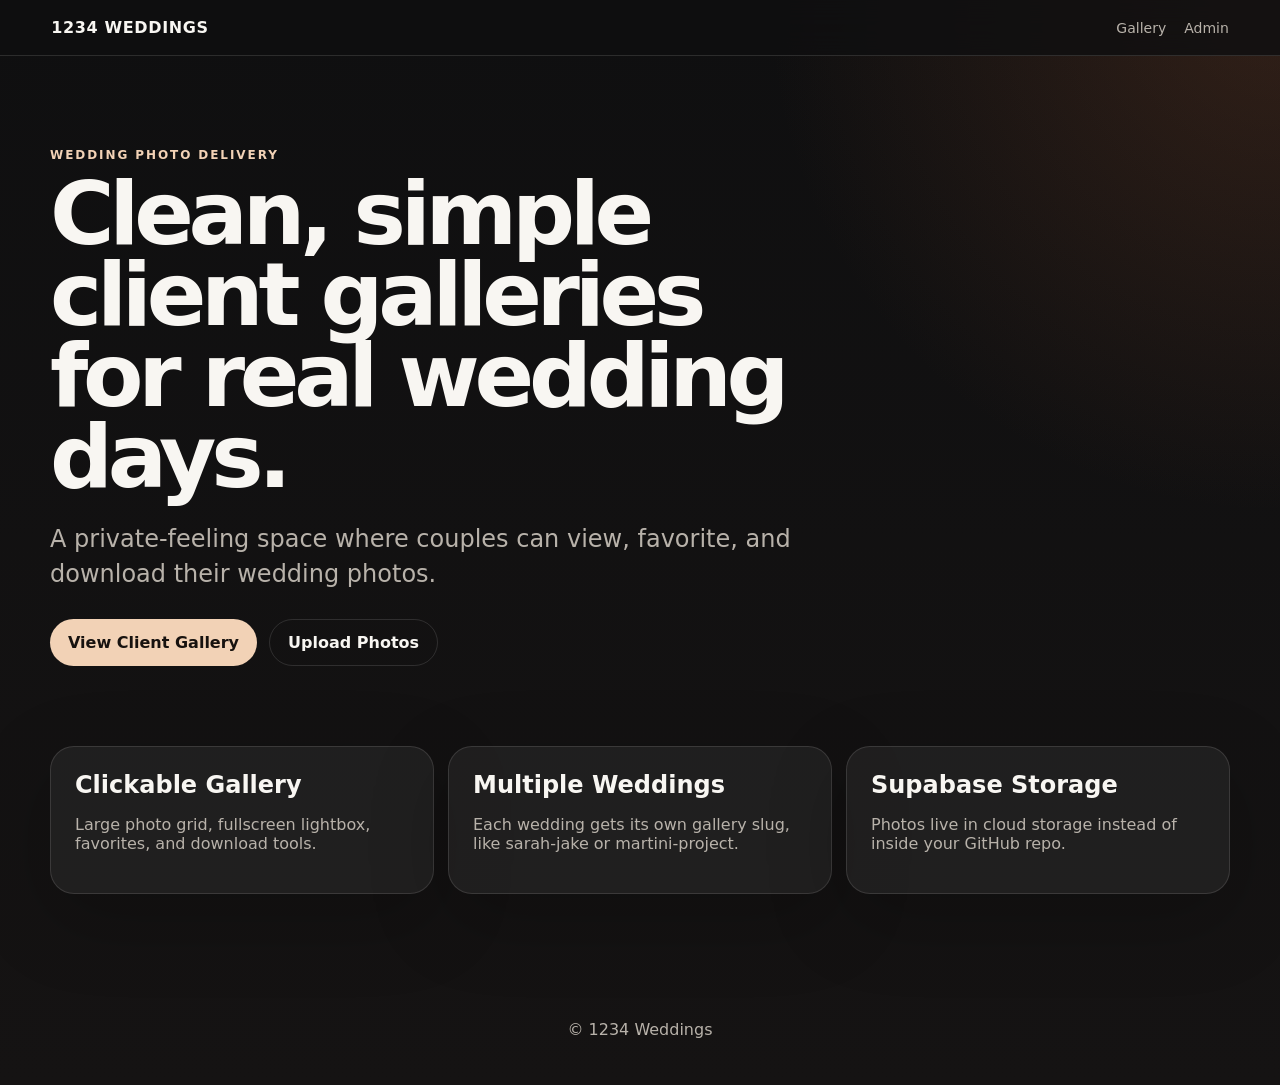
==== commit c8e0074b: "Add files via upload" ====
--- a/index.html
+++ b/index.html
@@ -1,2179 +1,50 @@
-<!DOCTYPE html>
+<!doctype html>
 <html lang="en">
 <head>
-<meta charset="UTF-8" />
-<meta name="viewport" content="width=device-width, initial-scale=1.0" />
-<title>DH Pixels | Chicago Video Production</title>
-<meta name="description" content="DH Pixels is a Chicago video production company creating documentary films, brand videos, commercials, founder stories, and cinematic content." />
+  <meta charset="utf-8">
+  <meta name="viewport" content="width=device-width, initial-scale=1">
+  <title>1234 Weddings | Client Photo Galleries</title>
+  <meta name="description" content="Premium wedding photo galleries for couples. View, favorite, and download your wedding images.">
+  <link rel="stylesheet" href="delivery.css">
+</head>
+<body>
+  <header class="site-header">
+    <a class="brand" href="index.html">1234 Weddings</a>
+    <nav>
+      <a href="gallery.html">Gallery</a>
+      <a href="admin.html">Admin</a>
+    </nav>
+  </header>
 
-<style>
-:root{
-  --black:#050505;
-  --dark:#090909;
-  --panel:#101010;
-  --white:#ffffff;
-  --muted:rgba(255,255,255,.68);
-  --line:rgba(255,255,255,.1);
-  --red:#f1322d;
-  --max:1320px;
-}
-
-*{
-  margin:0;
-  padding:0;
-  box-sizing:border-box;
-}
-
-html{
-  width:100%;
-  min-height:100%;
-  scroll-behavior:smooth;
-  background:var(--black);
-}
-
-body{
-  width:100%;
-  min-height:100%;
-  background:var(--black);
-  color:var(--white);
-  font-family:Arial, Helvetica, sans-serif;
-  overflow-x:hidden;
-  -webkit-font-smoothing:antialiased;
-  text-rendering:optimizeLegibility;
-}
-
-a{
-  color:inherit;
-  text-decoration:none;
-}
-
-img,
-video{
-  max-width:100%;
-  display:block;
-}
-
-/* HERO */
-
-.hero-shell{
-  position:relative;
-  width:100%;
-  min-height:100vh;
-  overflow:hidden;
-  background:#050505;
-  isolation:isolate;
-}
-
-.hero-shell video{
-  position:absolute;
-  inset:0;
-  width:100%;
-  height:100%;
-  object-fit:cover;
-  z-index:-4;
-  transform:scale(1.05);
-  filter:contrast(1.12) brightness(.68) saturate(.95);
-}
-
-.hero-shell:before{
-  content:"";
-  position:absolute;
-  inset:0;
-  z-index:-3;
-  background:
-    radial-gradient(circle at 88% 18%, rgba(241,50,45,.38), transparent 40%),
-    linear-gradient(90deg, rgba(0,0,0,.8) 0%, rgba(0,0,0,.44) 52%, rgba(35,0,0,.5) 100%),
-    linear-gradient(180deg, rgba(0,0,0,.14) 0%, rgba(0,0,0,.28) 45%, rgba(0,0,0,.82) 100%);
-}
-
-.hero-shell:after{
-  content:"";
-  position:absolute;
-  inset:0;
-  z-index:-2;
-  background-image:
-    linear-gradient(rgba(255,255,255,.035) 1px, transparent 1px),
-    linear-gradient(90deg, rgba(255,255,255,.035) 1px, transparent 1px);
-  background-size:72px 72px;
-  opacity:.07;
-}
-
-/* NAV */
-
-.nav{
-  position:absolute;
-  top:0;
-  left:0;
-  width:100%;
-  height:72px;
-  z-index:30;
-  padding:14px 20px;
-  display:flex;
-  align-items:center;
-  justify-content:space-between;
-  background:
-    linear-gradient(90deg, rgba(0,0,0,.42), rgba(0,0,0,.12) 52%, rgba(241,50,45,.22));
-  backdrop-filter:blur(12px);
-  -webkit-backdrop-filter:blur(12px);
-  border-bottom:1px solid rgba(255,255,255,.08);
-}
-
-.brand{
-  display:flex;
-  align-items:center;
-  gap:10px;
-  text-transform:uppercase;
-  font-weight:900;
-  letter-spacing:3.5px;
-  font-size:12px;
-}
-
-.brand-mark{
-  width:34px;
-  height:34px;
-  display:grid;
-  place-items:center;
-  border:1px solid rgba(255,255,255,.75);
-  background:rgba(0,0,0,.2);
-  backdrop-filter:blur(10px);
-  letter-spacing:0;
-}
-
-/* MENU */
-
-.menu-check{
-  position:fixed;
-  opacity:0;
-  pointer-events:none;
-}
-
-.menu-button{
-  width:46px;
-  height:46px;
-  border:1px solid rgba(255,255,255,.28);
-  background:rgba(0,0,0,.22);
-  backdrop-filter:blur(14px);
-  -webkit-backdrop-filter:blur(14px);
-  display:grid;
-  place-items:center;
-  cursor:pointer;
-  transition:.25s ease;
-}
-
-.menu-button:hover{
-  background:rgba(241,50,45,.9);
-  border-color:rgba(241,50,45,.95);
-}
-
-.menu-lines{
-  width:22px;
-  display:grid;
-  gap:6px;
-}
-
-.menu-lines span{
-  height:2px;
-  background:#fff;
-  display:block;
-}
-
-.menu-overlay{
-  position:fixed;
-  inset:0;
-  z-index:80;
-  background:rgba(0,0,0,.74);
-  backdrop-filter:blur(12px);
-  opacity:0;
-  pointer-events:none;
-  transition:.3s ease;
-}
-
-.side-menu{
-  position:fixed;
-  top:0;
-  right:0;
-  z-index:90;
-  width:min(600px,92vw);
-  height:100vh;
-  padding:22px;
-  background:
-    radial-gradient(circle at 90% 10%, rgba(241,50,45,.2), transparent 38%),
-    linear-gradient(135deg, rgba(241,50,45,.13), rgba(0,0,0,0) 42%),
-    #070707;
-  border-left:1px solid rgba(255,255,255,.12);
-  box-shadow:-25px 0 80px rgba(0,0,0,.7);
-  transform:translateX(105%);
-  transition:.4s cubic-bezier(.19,1,.22,1);
-  overflow-y:auto;
-}
-
-.menu-check:checked ~ .menu-overlay{
-  opacity:1;
-  pointer-events:auto;
-}
-
-.menu-check:checked ~ .side-menu{
-  transform:translateX(0);
-}
-
-body:has(.menu-check:checked){
-  overflow:hidden;
-  touch-action:none;
-}
-
-.menu-button,
-.close-button,
-.menu-overlay,
-.side-link{
-  -webkit-tap-highlight-color:transparent;
-}
-
-.side-head{
-  display:flex;
-  justify-content:space-between;
-  gap:18px;
-  margin-bottom:22px;
-}
-
-.side-kicker{
-  font-size:10px;
-  letter-spacing:2.4px;
-  text-transform:uppercase;
-  color:rgba(255,255,255,.58);
-  font-weight:900;
-}
-
-.side-title{
-  margin-top:8px;
-  font-size:34px;
-  line-height:.95;
-  text-transform:uppercase;
-  letter-spacing:-1px;
-  font-weight:950;
-}
-
-.close-button{
-  width:46px;
-  height:46px;
-  border:1px solid rgba(255,255,255,.2);
-  display:grid;
-  place-items:center;
-  font-size:30px;
-  cursor:pointer;
-  transition:.25s ease;
-}
-
-.close-button:hover{
-  background:var(--red);
-  border-color:var(--red);
-}
-
-.side-grid{
-  display:grid;
-  gap:10px;
-}
-
-.side-link{
-  min-height:76px;
-  display:grid;
-  grid-template-columns:44px 1fr;
-  gap:14px;
-  align-items:center;
-  padding:14px;
-  border:1px solid rgba(255,255,255,.1);
-  background:rgba(255,255,255,.035);
-  transition:.25s ease;
-}
-
-.side-link:hover{
-  background:rgba(241,50,45,.12);
-  border-color:rgba(241,50,45,.65);
-}
-
-.side-icon{
-  width:44px;
-  height:44px;
-  display:grid;
-  place-items:center;
-  border:1px solid rgba(255,255,255,.14);
-  color:var(--red);
-  font-size:20px;
-}
-
-.side-link strong{
-  display:block;
-  font-size:24px;
-  line-height:1;
-  text-transform:uppercase;
-  letter-spacing:-.6px;
-}
-
-.side-link span{
-  display:block;
-  margin-top:6px;
-  font-size:10px;
-  letter-spacing:1.2px;
-  text-transform:uppercase;
-  color:rgba(255,255,255,.55);
-}
-
-.side-footer{
-  margin-top:22px;
-  padding-top:20px;
-  border-top:1px solid rgba(255,255,255,.12);
-  color:rgba(255,255,255,.72);
-  line-height:1.75;
-  font-size:13px;
-}
-
-.call-cta{
-  display:inline-flex;
-  margin-top:14px;
-  padding:12px 16px;
-  border:1px solid rgba(255,255,255,.46);
-  text-transform:uppercase;
-  font-size:10px;
-  letter-spacing:1.5px;
-  font-weight:900;
-}
-
-/* HERO CONTENT */
-
-.hero-content{
-  position:relative;
-  z-index:10;
-  min-height:100vh;
-  display:flex;
-  align-items:flex-end;
-  padding:108px 22px 38px;
-}
-
-.hero-inner{
-  width:100%;
-  max-width:var(--max);
-}
-
-.kicker-row{
-  display:inline-flex;
-  align-items:center;
-  gap:10px;
-  padding:9px 11px;
-  border:1px solid rgba(255,255,255,.12);
-  background:rgba(0,0,0,.24);
-  backdrop-filter:blur(18px);
-  -webkit-backdrop-filter:blur(18px);
-  margin-bottom:18px;
-}
-
-.kicker-dot{
-  width:7px;
-  height:7px;
-  background:var(--red);
-  border-radius:50%;
-  box-shadow:0 0 18px rgba(241,50,45,.9);
-  flex:0 0 auto;
-}
-
-.kicker{
-  font-size:9px;
-  letter-spacing:1.4px;
-  line-height:1.35;
-  text-transform:uppercase;
-  font-weight:900;
-}
-
-h1{
-  max-width:1160px;
-  font-size:clamp(48px,15vw,76px);
-  line-height:.88;
-  letter-spacing:-2.4px;
-  text-transform:uppercase;
-  font-weight:950;
-  text-shadow:0 18px 60px rgba(0,0,0,.68);
-}
-
-.red-line{
-  color:var(--red);
-}
-
-.hero-logo{
-  display:block;
-  height:38px;
-  margin:14px 0 0;
-}
-
-.hero-bottom{
-  margin-top:22px;
-  display:grid;
-  gap:20px;
-}
-
-.hero-copy{
-  max-width:760px;
-  color:rgba(255,255,255,.8);
-  line-height:1.55;
-  font-size:14px;
-  text-shadow:0 10px 30px rgba(0,0,0,.65);
-}
-
-.hero-actions{
-  display:grid;
-  gap:10px;
-}
-
-.btn{
-  width:100%;
-  display:flex;
-  align-items:center;
-  justify-content:center;
-  border:1px solid rgba(255,255,255,.24);
-  padding:15px 18px;
-  font-size:10px;
-  letter-spacing:1.5px;
-  text-transform:uppercase;
-  font-weight:900;
-  background:rgba(0,0,0,.24);
-  backdrop-filter:blur(14px);
-  -webkit-backdrop-filter:blur(14px);
-  transition:.25s ease;
-}
-
-.btn.primary{
-  background:rgba(241,50,45,.88);
-  border-color:rgba(241,50,45,.95);
-}
-
-.btn:hover{
-  background:#fff;
-  color:#050505;
-  border-color:#fff;
-}
-
-/* SECTIONS */
-
-.section{
-  padding:64px 22px;
-  background:#050505;
-  display:flex;
-  justify-content:center;
-}
-
-.section.alt{
-  background:#090909;
-}
-
-.section-inner{
-  width:100%;
-  max-width:var(--max);
-}
-
-.mark{
-  width:13px;
-  height:13px;
-  border-top:2px solid var(--red);
-  border-left:2px solid var(--red);
-  margin-bottom:18px;
-}
-
-.eyebrow{
-  font-size:10px;
-  letter-spacing:2.5px;
-  text-transform:uppercase;
-  color:rgba(255,255,255,.56);
-  font-weight:900;
-  margin-bottom:12px;
-}
-
-h2{
-  font-size:clamp(38px,12vw,58px);
-  line-height:.92;
-  text-transform:uppercase;
-  letter-spacing:-1.8px;
-  font-weight:950;
-}
-
-.section-copy{
-  margin-top:18px;
-  max-width:780px;
-  color:var(--muted);
-  line-height:1.65;
-  font-size:14px;
-}
-
-.about-grid{
-  display:grid;
-  gap:28px;
-}
-
-.about-photo{
-  position:relative;
-  overflow:hidden;
-  aspect-ratio:1/1.05;
-  border:1px solid rgba(255,255,255,.1);
-  background:#111;
-}
-
-.about-photo:before{
-  content:"";
-  position:absolute;
-  inset:0;
-  background:url('https://i.postimg.cc/zf8Y75s2/Brown-Simple-and-Minimalist-Cinema-House-Film-Production-Logo-You-Tube-Channel-Art-(2560-x-2560-px).jpg') center/cover no-repeat;
-  transform:scale(1.08);
-  opacity:.78;
-}
-
-.about-photo:after{
-  content:"";
-  position:absolute;
-  inset:0;
-  background:linear-gradient(180deg, rgba(0,0,0,.04), rgba(0,0,0,.92));
-}
-
-.about-text p{
-  color:rgba(255,255,255,.72);
-  line-height:1.7;
-  margin-bottom:16px;
-  font-size:14px;
-}
-
-.stats{
-  display:grid;
-  gap:12px;
-  margin-top:26px;
-}
-
-.stat{
-  border:1px solid rgba(255,255,255,.1);
-  background:rgba(255,255,255,.035);
-  padding:20px;
-}
-
-.stat strong{
-  display:block;
-  color:var(--red);
-  font-size:38px;
-  margin-bottom:8px;
-}
-
-.stat span{
-  color:rgba(255,255,255,.62);
-  font-size:10px;
-  letter-spacing:1.4px;
-  text-transform:uppercase;
-  font-weight:900;
-}
-
-.services-grid,
-.blog-grid,
-.grid{
-  display:grid;
-  gap:16px;
-  margin-top:28px;
-}
-
-.card,
-.work-card,
-.panel{
-  position:relative;
-  overflow:hidden;
-  min-height:250px;
-  padding:22px;
-  border:1px solid rgba(255,255,255,.09);
-  background:#101010;
-}
-
-.card{
-  display:flex;
-  align-items:flex-end;
-}
-
-.image-card:before,
-.work-card:before{
-  content:"";
-  position:absolute;
-  inset:0;
-  z-index:1;
-  background:
-    linear-gradient(180deg, rgba(0,0,0,.04), rgba(0,0,0,.92)),
-    radial-gradient(circle at 82% 18%, rgba(241,50,45,.22), transparent 38%);
-}
-
-.image-card:after,
-.work-card:after{
-  content:"";
-  position:absolute;
-  inset:0;
-  background-size:cover;
-  background-position:center;
-  opacity:.62;
-  transform:scale(1.03);
-}
-
-.card-content,
-.work-content{
-  position:relative;
-  z-index:2;
-}
-
-.icon-box{
-  width:36px;
-  height:36px;
-  display:grid;
-  place-items:center;
-  border:1px solid rgba(255,255,255,.42);
-  color:var(--red);
-  margin-bottom:18px;
-}
-
-.card h3,
-.panel h3{
-  font-size:18px;
-  text-transform:uppercase;
-  margin-bottom:10px;
-}
-
-.card p,
-.work-card p,
-.panel p{
-  color:rgba(255,255,255,.68);
-  line-height:1.5;
-  font-size:13px;
-}
-
-.service-1:after{
-  background-image:url('https://images.unsplash.com/photo-1516035069371-29a1b244cc32?auto=format&fit=crop&w=1200&q=80');
-}
-
-.service-2:after{
-  background-image:url('https://images.unsplash.com/photo-1485846234645-a62644f84728?auto=format&fit=crop&w=1200&q=80');
-}
-
-.service-3:after{
-  background-image:url('https://images.unsplash.com/photo-1524650359799-842906ca1c06?auto=format&fit=crop&w=1200&q=80');
-}
-
-.service-4:after{
-  background-image:url('https://images.unsplash.com/photo-1626379953822-baec19c3accd?auto=format&fit=crop&w=1200&q=80');
-}
-
-.work-card{
-  min-height:330px;
-  display:flex;
-  align-items:flex-end;
-}
-
-.tag{
-  position:relative;
-  z-index:2;
-  color:var(--red);
-  font-size:10px;
-  letter-spacing:1.8px;
-  text-transform:uppercase;
-  font-weight:900;
-  margin-bottom:10px;
-  display:block;
-}
-
-.work-card h3{
-  font-size:36px;
-  line-height:.92;
-  text-transform:uppercase;
-  margin-bottom:12px;
-}
-
-.work-1:after{
-  background-image:url('https://i.postimg.cc/wv0z7vB8/Screenshot-2026-05-04-at-12-01-42-PM.png');
-}
-
-.work-2:after{
-  background-image:url('https://i.postimg.cc/6qy8QCzZ/Screenshot-2026-05-04-at-11-40-08-AM.png');
-}
-
-.work-3:after{
-  background-image:url('https://i.postimg.cc/T2krjKcp/20260415-201445.jpg');
-}
-
-.work-4:after{
-  background-image:url('https://i.postimg.cc/sxGwvd45/DSC09539-(1).jpg');
-}
-
-.work-link{
-  display:inline-flex;
-  margin-top:18px;
-  padding:12px 15px;
-  border:1px solid rgba(255,255,255,.34);
-  background:rgba(241,50,45,.88);
-  font-size:10px;
-  letter-spacing:1.5px;
-  text-transform:uppercase;
-  font-weight:900;
-}
-
-/* QUOTE */
-
-.quote-section{
-  position:relative;
-  min-height:75vh;
-  display:flex;
-  align-items:center;
-  justify-content:center;
-  text-align:center;
-  padding:70px 22px;
-  overflow:hidden;
-}
-
-.quote-bg{
-  position:absolute;
-  inset:0;
-  background-image:url('https://i.postimg.cc/T2krjKcp/20260415-201445.jpg');
-  background-size:cover;
-  background-position:center;
-  transform:scale(1.06);
-}
-
-.quote-overlay{
-  position:absolute;
-  inset:0;
-  background:
-    linear-gradient(90deg, rgba(0,0,0,.84), rgba(0,0,0,.55), rgba(0,0,0,.84)),
-    radial-gradient(circle at 78% 35%, rgba(241,50,45,.3), transparent 42%);
-}
-
-.quote-inner{
-  position:relative;
-  z-index:2;
-}
-
-.quote-eyebrow{
-  display:inline-flex;
-  align-items:center;
-  gap:10px;
-  margin-bottom:22px;
-  font-size:10px;
-  letter-spacing:2.5px;
-  text-transform:uppercase;
-  font-weight:900;
-  color:rgba(255,255,255,.65);
-}
-
-.quote-eyebrow:before,
-.quote-eyebrow:after{
-  content:"";
-  width:28px;
-  height:1px;
-  background:var(--red);
-}
-
-.quote-text{
-  font-size:clamp(42px,12vw,64px);
-  line-height:.9;
-  letter-spacing:-2px;
-  font-weight:950;
-  text-transform:uppercase;
-}
-
-.quote-text span{
-  display:block;
-}
-
-.quote-text .red{
-  color:var(--red);
-}
-
-.quote-credit{
-  display:block;
-  margin-top:28px;
-  padding-top:20px;
-  border-top:1px solid rgba(255,255,255,.18);
-  color:rgba(255,255,255,.55);
-  letter-spacing:1.8px;
-  text-transform:uppercase;
-  font-size:10px;
-  font-weight:800;
-}
-
-/* BLOG */
-
-.panel{
-  min-height:220px;
-  display:flex;
-  flex-direction:column;
-  justify-content:space-between;
-}
-
-.panel .btn{
-  margin-top:22px;
-}
-
-.blog-card{
-  isolation:isolate;
-  min-height:340px;
-  padding:0;
-  border-color:rgba(255,255,255,.12);
-  background:#0b0b0b;
-  box-shadow:0 24px 70px rgba(0,0,0,.34);
-  transition:transform .25s ease, border-color .25s ease, background .25s ease;
-}
-
-.blog-card:before{
-  content:"";
-  position:absolute;
-  inset:0;
-  z-index:0;
-  background:
-    linear-gradient(180deg, rgba(0,0,0,.12), rgba(0,0,0,.92)),
-    radial-gradient(circle at 18% 0%, var(--blog-glow, rgba(241,50,45,.24)), transparent 42%),
-    var(--blog-image);
-  background-size:cover;
-  background-position:center;
-  opacity:.86;
-  transform:scale(1.02);
-}
-
-.blog-card:after{
-  content:"";
-  position:absolute;
-  inset:0;
-  z-index:1;
-  background:
-    linear-gradient(90deg, rgba(255,255,255,.055) 1px, transparent 1px),
-    linear-gradient(rgba(255,255,255,.045) 1px, transparent 1px);
-  background-size:38px 38px;
-  opacity:.12;
-  pointer-events:none;
-}
-
-.blog-card:hover{
-  transform:translateY(-6px);
-  border-color:rgba(255,255,255,.26);
-  background:#121212;
-}
-
-.blog-card-inner{
-  position:relative;
-  z-index:2;
-  min-height:inherit;
-  display:flex;
-  flex-direction:column;
-  justify-content:space-between;
-  padding:24px;
-}
-
-.blog-top{
-  display:flex;
-  align-items:flex-start;
-  justify-content:space-between;
-  gap:16px;
-}
-
-.blog-icon{
-  width:46px;
-  height:46px;
-  display:grid;
-  place-items:center;
-  border:1px solid rgba(255,255,255,.24);
-  background:linear-gradient(135deg, var(--blog-accent, #f1322d), rgba(255,255,255,.08));
-  color:#fff;
-  box-shadow:0 16px 38px rgba(0,0,0,.34);
-}
-
-.blog-icon svg{
-  width:23px;
-  height:23px;
-  display:block;
-  stroke:currentColor;
-  stroke-width:2;
-  stroke-linecap:round;
-  stroke-linejoin:round;
-  fill:none;
-}
-
-.blog-meta{
-  padding-top:2px;
-  color:rgba(255,255,255,.54);
-  font-size:10px;
-  font-weight:900;
-  letter-spacing:1.8px;
-  line-height:1.35;
-  text-align:right;
-  text-transform:uppercase;
-}
-
-.blog-card .tag{
-  color:#fff;
-  display:inline-flex;
-  width:max-content;
-  padding:8px 10px;
-  border:1px solid rgba(255,255,255,.18);
-  background:rgba(0,0,0,.34);
-  backdrop-filter:blur(12px);
-  -webkit-backdrop-filter:blur(12px);
-}
-
-.blog-card h3{
-  max-width:340px;
-  font-size:clamp(26px,3.2vw,38px);
-  line-height:.92;
-  letter-spacing:-1.5px;
-  text-transform:uppercase;
-  margin:0 0 14px;
-}
-
-.blog-card p{
-  max-width:340px;
-  font-size:14px;
-  line-height:1.62;
-  color:rgba(255,255,255,.76);
-}
-
-.blog-card .btn{
-  width:100%;
-  justify-content:space-between;
-  border-color:rgba(255,255,255,.22);
-  background:rgba(0,0,0,.44);
-}
-
-.blog-card .btn:hover{
-  background:#fff;
-  border-color:#fff;
-}
-
-.blog-1{
-  --blog-accent:#f1322d;
-  --blog-glow:rgba(241,50,45,.28);
-  --blog-image:url('https://i.postimg.cc/6qy8QCzZ/Screenshot-2026-05-04-at-11-40-08-AM.png');
-}
-
-.blog-2{
-  --blog-accent:#d69b32;
-  --blog-glow:rgba(214,155,50,.22);
-  --blog-image:url('https://images.unsplash.com/photo-1497366754035-f200968a6e72?auto=format&fit=crop&w=1200&q=80');
-}
-
-.blog-3{
-  --blog-accent:#2f80ed;
-  --blog-glow:rgba(47,128,237,.22);
-  --blog-image:url('https://images.unsplash.com/photo-1516035069371-29a1b244cc32?auto=format&fit=crop&w=1200&q=80');
-}
-
-/* CONTACT */
-
-.contact-wrap{
-  padding:70px 22px;
-  display:flex;
-  justify-content:center;
-  background:
-    radial-gradient(circle at 82% 12%, rgba(241,50,45,.24), transparent 38%),
-    linear-gradient(135deg, #050505, #0b0b0b);
-}
-
-.contact-card{
-  width:100%;
-  max-width:var(--max);
-  border:1px solid rgba(255,255,255,.12);
-  background:
-    linear-gradient(135deg, rgba(241,50,45,.14), rgba(255,255,255,0) 38%),
-    #0f0f0f;
-  padding:26px;
-  overflow:hidden;
-}
-
-.copy{
-  color:rgba(255,255,255,.68);
-  line-height:1.7;
-  margin-top:18px;
-  margin-bottom:26px;
-  font-size:14px;
-}
-
-.bottom-row{
-  margin-top:28px;
-  padding-top:18px;
-  border-top:1px solid rgba(255,255,255,.13);
-  display:flex;
-  justify-content:space-between;
-  align-items:center;
-  gap:16px;
-}
-
-.arrow{
-  width:42px;
-  height:42px;
-  display:grid;
-  place-items:center;
-  border:1px solid rgba(255,255,255,.2);
-  color:var(--red);
-  font-size:24px;
-  flex:0 0 auto;
-}
-
-@media(min-width:760px){
-  .nav{
-    height:82px;
-    padding:18px 5vw;
-  }
-
-  .brand{
-    gap:12px;
-    letter-spacing:5px;
-    font-size:14px;
-  }
-
-  .brand-mark{
-    width:38px;
-    height:38px;
-  }
-
-  .menu-button{
-    width:50px;
-    height:50px;
-  }
-
-  .side-menu{
-    padding:30px;
-  }
-
-  .side-title{
-    font-size:clamp(38px,4vw,48px);
-  }
-
-  .side-link{
-    grid-template-columns:48px 1fr;
-    min-height:82px;
-    padding:16px;
-  }
-
-  .side-icon{
-    width:48px;
-    height:48px;
-  }
-
-  .side-link strong{
-    font-size:clamp(24px,3vw,32px);
-  }
-
-  .hero-content{
-    min-height:100vh;
-    padding:150px 5vw 72px;
-  }
-
-  .hero-bottom{
-    grid-template-columns:minmax(0,760px) auto;
-    gap:44px;
-    align-items:end;
-    margin-top:28px;
-  }
-
-  .hero-copy{
-    max-width:760px;
-    font-size:18px;
-    line-height:1.68;
-  }
-
-  .hero-actions{
-    min-width:340px;
-    display:flex;
-    justify-content:flex-end;
-    align-items:center;
-    flex-wrap:wrap;
-    gap:12px;
-  }
-
-  .btn{
-    width:auto;
-    min-width:170px;
-    padding:15px 22px;
-    font-size:11px;
-  }
-
-  h1{
-    font-size:clamp(76px,8.8vw,146px);
-    line-height:.84;
-    letter-spacing:-5px;
-  }
-
-  .hero-logo{
-    height:52px;
-    margin-top:20px;
-  }
-
-  .section{
-    padding:86px 5vw;
-  }
-
-  .section-copy{
-    font-size:16px;
-  }
-
-  h2{
-    font-size:clamp(50px,5vw,86px);
-    line-height:.9;
-    letter-spacing:-2.8px;
-  }
-
-  .about-grid{
-    grid-template-columns:.92fr 1.08fr;
-    gap:44px;
-    align-items:stretch;
-  }
-
-  .about-photo{
-    min-height:620px;
-    aspect-ratio:auto;
-  }
-
-  .about-text{
-    padding:22px 0;
-    display:flex;
-    flex-direction:column;
-    justify-content:center;
-  }
-
-  .about-text p{
-    font-size:17px;
-    line-height:1.78;
-  }
-
-  .stats{
-    grid-template-columns:repeat(3,1fr);
-  }
-
-  .services-grid{
-    grid-template-columns:repeat(4,1fr);
-    gap:18px;
-    margin-top:36px;
-  }
-
-  .blog-grid,
-  .grid{
-    grid-template-columns:repeat(3,1fr);
-    gap:18px;
-    margin-top:36px;
-  }
-
-  .card,
-  .panel{
-    min-height:320px;
-    padding:26px;
-  }
-
-  .blog-card{
-    padding:0;
-  }
-
-  .work-card{
-    min-height:430px;
-    padding:28px;
-  }
-
-  .work-card h3{
-    font-size:44px;
-  }
-
-  .quote-section{
-    min-height:82vh;
-    padding:100px 5vw;
-  }
-
-  .quote-text{
-    font-size:clamp(72px,8vw,128px);
-    letter-spacing:-4px;
-  }
-
-  .contact-wrap{
-    padding:90px 5vw;
-  }
-
-  .contact-card{
-    padding:42px;
-  }
-
-  .copy{
-    max-width:720px;
-    font-size:16px;
-  }
-}
-
-@media(max-width:1150px) and (min-width:760px){
-  .services-grid{
-    grid-template-columns:repeat(2,1fr);
-  }
-}
-
-@media(max-width:620px){
-  .hero-logo{
-    max-width:220px;
-    height:auto;
-  }
-}
-
-/* SHARED DH PIXELS MENU */
-.menu-check{
-  position:fixed;
-  opacity:0;
-  pointer-events:none;
-}
-
-.menu-overlay{
-  position:fixed;
-  inset:0;
-  z-index:80;
-  background:rgba(0,0,0,.74);
-  backdrop-filter:blur(12px);
-  -webkit-backdrop-filter:blur(12px);
-  opacity:0;
-  pointer-events:none;
-  transition:.3s ease;
-}
-
-.side-menu{
-  position:fixed;
-  top:0;
-  right:0;
-  z-index:90;
-  width:min(600px,92vw);
-  height:100vh;
-  padding:22px;
-  background:
-    radial-gradient(circle at 90% 10%, rgba(241,50,45,.2), transparent 38%),
-    linear-gradient(135deg, rgba(241,50,45,.13), rgba(0,0,0,0) 42%),
-    #070707;
-  border-left:1px solid rgba(255,255,255,.12);
-  box-shadow:-25px 0 80px rgba(0,0,0,.7);
-  transform:translateX(105%);
-  transition:.4s cubic-bezier(.19,1,.22,1);
-  overflow-y:auto;
-  font-family:Arial, Helvetica, sans-serif;
-}
-
-.menu-check:checked ~ .menu-overlay{
-  opacity:1;
-  pointer-events:auto;
-}
-
-.menu-check:checked ~ .side-menu{
-  transform:translateX(0);
-}
-
-.side-head{
-  display:flex;
-  justify-content:space-between;
-  gap:18px;
-  margin-bottom:22px;
-}
-
-.side-kicker{
-  font-size:10px;
-  letter-spacing:2.4px;
-  text-transform:uppercase;
-  color:rgba(255,255,255,.58);
-  font-weight:900;
-}
-
-.side-title{
-  margin-top:8px;
-  font-size:34px;
-  line-height:.95;
-  text-transform:uppercase;
-  letter-spacing:-1px;
-  font-weight:950;
-}
-
-.close-button{
-  width:46px;
-  height:46px;
-  border:1px solid rgba(255,255,255,.2);
-  display:grid;
-  place-items:center;
-  font-size:30px;
-  cursor:pointer;
-  transition:.25s ease;
-}
-
-.close-button:hover{
-  background:var(--red);
-  border-color:var(--red);
-}
-
-.side-grid{
-  display:grid;
-  gap:10px;
-}
-
-.side-link{
-  min-height:76px;
-  display:grid;
-  grid-template-columns:44px 1fr;
-  gap:14px;
-  align-items:center;
-  padding:14px;
-  border:1px solid rgba(255,255,255,.1);
-  background:rgba(255,255,255,.035);
-  transition:.25s ease;
-  color:#fff;
-  text-decoration:none;
-}
-
-.side-link:hover{
-  background:rgba(241,50,45,.12);
-  border-color:rgba(241,50,45,.65);
-}
-
-.side-icon{
-  width:44px;
-  height:44px;
-  display:grid;
-  place-items:center;
-  border:1px solid rgba(255,255,255,.14);
-  color:var(--red);
-  font-size:20px;
-}
-
-.side-link strong{
-  display:block;
-  font-size:24px;
-  line-height:1;
-  text-transform:uppercase;
-  letter-spacing:-.6px;
-}
-
-.side-link span{
-  display:block;
-  margin-top:6px;
-  font-size:10px;
-  letter-spacing:1.2px;
-  text-transform:uppercase;
-  color:rgba(255,255,255,.55);
-}
-
-.side-footer{
-  margin-top:22px;
-  padding-top:20px;
-  border-top:1px solid rgba(255,255,255,.12);
-  color:rgba(255,255,255,.72);
-  line-height:1.75;
-  font-size:13px;
-}
-
-.call-cta{
-  display:inline-flex;
-  margin-top:14px;
-  padding:12px 16px;
-  border:1px solid rgba(255,255,255,.46);
-  text-transform:uppercase;
-  font-size:10px;
-  letter-spacing:1.5px;
-  font-weight:900;
-  color:#fff;
-  text-decoration:none;
-}
-
-@media(max-width:620px){
-  .nav{
-    position:fixed;
-    height:66px;
-    padding:10px 14px;
-    z-index:120;
-  }
-
-  .brand{
-    min-width:0;
-    gap:8px;
-    letter-spacing:2px;
-    font-size:10px;
-  }
-
-  .brand-mark{
-    width:32px;
-    height:32px;
-    flex:0 0 auto;
-  }
-
-  .menu-button,
-  .close-button{
-    width:44px;
-    height:44px;
-    flex:0 0 auto;
-  }
-
-  .menu-overlay{
-    z-index:180;
-  }
-
-  .side-menu{
-    z-index:190;
-    width:100vw;
-    max-width:100vw;
-    height:100dvh;
-    padding:18px 14px max(18px, env(safe-area-inset-bottom));
-    border-left:0;
-    box-shadow:none;
-  }
-
-  .side-head{
-    align-items:flex-start;
-    margin-bottom:16px;
-  }
-
-  .side-title{
-    font-size:clamp(28px,10vw,36px);
-    letter-spacing:-.8px;
-  }
-
-  .side-grid{
-    gap:8px;
-  }
-
-  .side-link{
-    min-height:66px;
-    grid-template-columns:38px minmax(0,1fr);
-    gap:12px;
-    padding:12px;
-  }
-
-  .side-icon{
-    width:38px;
-    height:38px;
-    font-size:17px;
-  }
-
-  .side-link strong{
-    font-size:clamp(18px,6vw,23px);
-    overflow-wrap:anywhere;
-  }
-
-  .side-link span{
-    font-size:9px;
-    letter-spacing:.9px;
-  }
-
-  .side-footer{
-    margin-top:16px;
-    padding-top:16px;
-    font-size:12px;
-  }
-}
-
-
-/* SHARED DH PIXELS CONTACT FORM */
-.cinematic-form-card{
-  position:relative;
-  overflow:hidden;
-}
-
-.cinematic-form-card:before{
-  content:"";
-  position:absolute;
-  inset:0;
-  background:
-    radial-gradient(circle at 88% 10%, rgba(241,50,45,.28), transparent 36%),
-    linear-gradient(135deg, rgba(241,50,45,.12), rgba(255,255,255,0) 42%);
-  pointer-events:none;
-}
-
-.cinematic-form-card > *{
-  position:relative;
-  z-index:2;
-}
-
-.form-topline{
-  display:flex;
-  justify-content:space-between;
-  gap:20px;
-  align-items:flex-start;
-}
-
-.form-badge{
-  width:96px;
-  height:96px;
-  border:1px solid rgba(255,255,255,.16);
-  background:rgba(0,0,0,.28);
-  display:grid;
-  place-items:center;
-  text-align:center;
-  flex:0 0 auto;
-}
-
-.form-badge span{
-  display:block;
-  color:#fff;
-  font-size:30px;
-  font-weight:950;
-  line-height:1;
-}
-
-.form-badge small{
-  display:block;
-  margin-top:8px;
-  color:rgba(255,255,255,.55);
-  font-size:9px;
-  letter-spacing:1.4px;
-  text-transform:uppercase;
-  font-weight:900;
-}
-
-.project-form{
-  margin-top:30px;
-  display:grid;
-  gap:18px;
-}
-
-.form-grid{
-  display:grid;
-  gap:16px;
-}
-
-.form-field{
-  display:grid;
-  gap:8px;
-}
-
-.form-field label{
-  font-size:10px;
-  letter-spacing:1.7px;
-  text-transform:uppercase;
-  color:rgba(255,255,255,.7);
-  font-weight:900;
-}
-
-.form-field input,
-.form-field select,
-.form-field textarea{
-  width:100%;
-  border:1px solid rgba(255,255,255,.14);
-  background:rgba(0,0,0,.34);
-  color:#fff;
-  padding:15px 14px;
-  font-family:Arial, Helvetica, sans-serif;
-  font-size:14px;
-  outline:none;
-  border-radius:0;
-}
-
-.form-field input::placeholder,
-.form-field textarea::placeholder{
-  color:rgba(255,255,255,.38);
-}
-
-.form-field input:focus,
-.form-field select:focus,
-.form-field textarea:focus{
-  border-color:rgba(241,50,45,.9);
-  box-shadow:0 0 0 3px rgba(241,50,45,.14);
-}
-
-.form-field textarea{
-  resize:vertical;
-  min-height:160px;
-}
-
-.check-grid{
-  display:grid;
-  gap:10px;
-  padding:16px;
-  border:1px solid rgba(255,255,255,.12);
-  background:rgba(255,255,255,.035);
-}
-
-.check-grid label{
-  display:flex;
-  align-items:center;
-  gap:10px;
-  color:rgba(255,255,255,.75);
-  font-size:13px;
-  letter-spacing:0;
-  text-transform:none;
-  font-weight:700;
-}
-
-.check-grid input{
-  width:auto;
-  accent-color:#f1322d;
-}
-
-.form-submit{
-  width:100%;
-  border:1px solid rgba(241,50,45,.95);
-  background:rgba(241,50,45,.9);
-  color:#fff;
-  padding:18px 20px;
-  font-size:11px;
-  letter-spacing:1.7px;
-  text-transform:uppercase;
-  font-weight:950;
-  cursor:pointer;
-  transition:.25s ease;
-}
-
-.form-submit:hover{
-  background:#fff;
-  color:#050505;
-  border-color:#fff;
-}
-
-@media(min-width:760px){
-  .form-grid{
-    grid-template-columns:repeat(2,1fr);
-  }
-
-  .check-grid{
-    grid-template-columns:repeat(2,1fr);
-  }
-}
-
-@media(max-width:620px){
-  .form-topline{
-    display:block;
-  }
-
-  .form-badge{
-    margin-top:22px;
-    width:84px;
-    height:84px;
-  }
-}
-
-
-.hidden-field{display:none!important;}
-
-</style>
-</head>
-
-<body>
-
-<section class="hero-shell" id="home">
-  <video autoplay muted loop playsinline poster="https://i.postimg.cc/T2krjKcp/20260415-201445.jpg">
-    <source src="https://cdn.coverr.co/videos/coverr-working-at-the-laptop-5174/1080p.mp4" type="video/mp4">
-  </video>
-
-  <input class="menu-check" type="checkbox" id="menu-check">
-  <label class="menu-overlay" for="menu-check"></label>
-
-  <aside class="side-menu">
-    <div class="side-head">
-      <div>
-        <div class="side-kicker">Navigation</div>
-        <div class="side-title">DH Pixels</div>
-      </div>
-      <label class="close-button" for="menu-check">&times;</label>
-    </div>
-
-    <nav class="side-grid">
-      <a class="side-link" href="index.html">
-        <div class="side-icon">⌂</div>
-        <div>
-          <strong>Home</strong>
-          <span>Cinematic video production</span>
-        </div>
-      </a>
-
-      <a class="side-link" href="index.html#about">
-        <div class="side-icon">◎</div>
-        <div>
-          <strong>About</strong>
-          <span>Story first production</span>
-        </div>
-      </a>
-
-      <a class="side-link" href="index.html#services">
-        <div class="side-icon">✦</div>
-        <div>
-          <strong>Services</strong>
-          <span>Commercials, brand films, post</span>
-        </div>
-      </a>
-
-      <a class="side-link" href="index.html#portfolio">
-        <div class="side-icon">▣</div>
-        <div>
-          <strong>Portfolio</strong>
-          <span>Selected films and campaigns</span>
-        </div>
-      </a>
-
-      <a class="side-link" href="brand-film.html">
-        <div class="side-icon">▥</div>
-        <div>
-          <strong>Brand Film</strong>
-          <span>Reside Home Loans story</span>
-        </div>
-      </a>
-
-      <a class="side-link" href="scala.html">
-        <div class="side-icon">◇</div>
-        <div>
-          <strong>Scala</strong>
-          <span>Public art documentary</span>
-        </div>
-      </a>
-
-      <a class="side-link" href="how-it-works.html">
-        <div class="side-icon">◉</div>
-        <div>
-          <strong>How It Works</strong>
-          <span>DH Pixels production process</span>
-        </div>
-      </a>
-
-      <a class="side-link" href="scala-premiere.html">
-        <div class="side-icon">◈</div>
-        <div>
-          <strong>Scala Premiere</strong>
-          <span>Salt Shed premiere night</span>
-        </div>
-      </a>
-
-      <a class="side-link" href="kids-run-the-kitchen.html">
-        <div class="side-icon">✦</div>
-        <div>
-          <strong>Kids Commercial</strong>
-          <span>Gale Street Inn case study</span>
-        </div>
-      </a>
-
-      <a class="side-link" href="index.html#blog">
-        <div class="side-icon">▤</div>
-        <div>
-          <strong>Blog</strong>
-          <span>Production notes and ideas</span>
-        </div>
-      </a>
-
-      <a class="side-link" href="#contact">
-        <div class="side-icon">✉</div>
-        <div>
-          <strong>Contact</strong>
-          <span>Start the next project</span>
-        </div>
-      </a>
-    </nav>
-
-    <div class="side-footer">
-      <div><strong>Email:</strong> info@dhpixels.com</div>
-      <div><strong>Phone:</strong> <a href="tel:4175699708">417-569-9708</a></div>
-      <div>Chicago based, available nationally.</div>
-      <a class="call-cta" href="#contact">Start A Project &rarr;</a>
-    </div>
-  </aside>
-
-
-    <header class="nav">
-      <a class="brand" href="index.html">
-        <span class="brand-mark">DH</span>
-        <span>Pixels</span>
-      </a>
-
-      <label class="menu-button" for="menu-check" aria-label="Open navigation">
-        <div class="menu-lines">
-          <span></span>
-          <span></span>
-          <span></span>
-        </div>
-      </label>
-    </header>
-
-
-  <section class="hero-content">
-    <div class="hero-inner">
-      <div class="kicker-row">
-        <span class="kicker-dot"></span>
-        <span class="kicker">Chicago Video Production & Documentary Filmmaking</span>
-      </div>
-
-      <h1>
-        Stories That Move <span class="red-line">People.</span>
-        <img src="https://i.postimg.cc/FHsBHZLd/logo-W-dhpixels-copy.png" class="hero-logo" alt="DH Pixels Logo">
-      </h1>
-
-      <div class="hero-bottom">
-        <p class="hero-copy">
-          Documentary films, brand videos, founder stories, and commercial content built with a cinematic eye and a clear purpose.
-        </p>
-
-        <div class="hero-actions">
-          <a class="btn primary" href="#portfolio">See The Work &rarr;</a>
-          <a class="btn" href="#contact">Contact &rarr;</a>
-        </div>
+  <main class="hero">
+    <div class="hero-copy">
+      <p class="eyebrow">Wedding photo delivery</p>
+      <h1>Clean, simple client galleries for real wedding days.</h1>
+      <p class="lead">A private-feeling space where couples can view, favorite, and download their wedding photos.</p>
+      <div class="hero-actions">
+        <a class="button" href="gallery.html">View Client Gallery</a>
+        <a class="button secondary" href="admin.html">Upload Photos</a>
       </div>
     </div>
+  </main>
+
+  <section class="cards">
+    <article>
+      <h2>Clickable Gallery</h2>
+      <p>Large photo grid, fullscreen lightbox, favorites, and download tools.</p>
+    </article>
+    <article>
+      <h2>Multiple Weddings</h2>
+      <p>Each wedding gets its own gallery slug, like sarah-jake or martini-project.</p>
+    </article>
+    <article>
+      <h2>Supabase Storage</h2>
+      <p>Photos live in cloud storage instead of inside your GitHub repo.</p>
+    </article>
   </section>
-</section>
 
-<section class="section" id="about">
-  <div class="section-inner">
-    <div class="about-grid">
-      <div class="about-photo"></div>
-
-      <div class="about-text">
-        <div class="mark"></div>
-        <div class="eyebrow">About DH Pixels</div>
-
-        <h2>Story First. Everything Else Earns Its Place.</h2>
-
-        <p>DH Pixels is a Chicago video production company led by filmmaker and Director of Photography Andrew Harris.</p>
-        <p>From restaurant campaigns to brand films, founder stories to documentaries, every project is built to do more than just look good.</p>
-        <p>Because if it doesn't feel real, it doesn't work.</p>
-
-        <div class="stats">
-          <div class="stat">
-            <strong>17+</strong>
-            <span>Years Experience</span>
-          </div>
-
-          <div class="stat">
-            <strong>2K+</strong>
-            <span>Restaurants Served</span>
-          </div>
-
-          <div class="stat">
-            <strong>CHI</strong>
-            <span>Based, National Reach</span>
-          </div>
-        </div>
-      </div>
-    </div>
-  </div>
-</section>
-
-<section class="section alt" id="services">
-  <div class="section-inner">
-    <div>
-      <div class="mark"></div>
-      <div class="eyebrow">Services</div>
-      <h2>Full-Service Video Production</h2>
-      <p class="section-copy">
-        Commercials, documentaries, brand films, events, interviews, and post-production built with a clean process and a sharp visual style.
-      </p>
-    </div>
-
-    <div class="services-grid">
-      <article class="card image-card service-1">
-        <div class="card-content">
-          <div class="icon-box">▣</div>
-          <h3>Brand Films</h3>
-          <p>Cinematic stories for companies, artists, organizations, and founders.</p>
-        </div>
-      </article>
-
-      <article class="card image-card service-2">
-        <div class="card-content">
-          <div class="icon-box">◎</div>
-          <h3>Commercials</h3>
-          <p>High-impact spots for social, web, YouTube, broadcast, and paid campaigns.</p>
-        </div>
-      </article>
-
-      <article class="card image-card service-3">
-        <div class="card-content">
-          <div class="icon-box">✦</div>
-          <h3>Event Coverage</h3>
-          <p>Panels, premieres, launches, fundraisers, conferences, and community moments.</p>
-        </div>
-      </article>
-
-      <article class="card image-card service-4">
-        <div class="card-content">
-          <div class="icon-box">▤</div>
-          <h3>Editing & Post</h3>
-          <p>Story editing, color, sound, cutdowns, captions, and platform delivery.</p>
-        </div>
-      </article>
-    </div>
-  </div>
-</section>
-
-<section class="section" id="portfolio">
-  <div class="section-inner">
-    <div>
-      <div class="mark"></div>
-      <div class="eyebrow">Portfolio</div>
-      <h2>Featured Work</h2>
-      <p class="section-copy">
-        Documentary storytelling, commercial campaigns, and real-world productions built for actual audiences.
-      </p>
-    </div>
-
-    <div class="grid">
-      <article class="work-card work-1">
-        <div class="work-content">
-          <span class="tag">Documentary</span>
-          <h3>SCALA</h3>
-          <p>A short documentary following a monumental public art installation at UIC.</p>
-          <a class="work-link" href="scala.html">Preview Project &rarr;</a>
-        </div>
-      </article>
-
-      <article class="work-card work-2">
-        <div class="work-content">
-          <span class="tag">Kids Commercial</span>
-          <h3>Gale Street Inn</h3>
-          <p>Kids commercial campaign built to shift perception and drive engagement.</p>
-          <a class="work-link" href="kids-run-the-kitchen.html">Preview Project &rarr;</a>
-        </div>
-      </article>
-
-      <article class="work-card work-3">
-        <div class="work-content">
-          <span class="tag">Premiere Event</span>
-          <h3>Scala Premiere</h3>
-          <p>Coverage from The Salt Shed premiere, capturing energy, audience, and moment.</p>
-          <a class="work-link" href="scala-premiere.html">Preview Project &rarr;</a>
-        </div>
-      </article>
-
-      <article class="work-card work-4">
-        <div class="work-content">
-          <span class="tag">Brand Film</span>
-          <h3>Reside Home Loans</h3>
-          <p>A cinematic brand story shaped around the people, culture, and trust behind the company.</p>
-          <a class="work-link" href="brand-film.html">Preview Project &rarr;</a>
-        </div>
-      </article>
-    </div>
-  </div>
-</section>
-
-<section class="quote-section">
-  <div class="quote-bg"></div>
-  <div class="quote-overlay"></div>
-
-  <div class="quote-inner">
-    <div class="quote-eyebrow">Scala Film</div>
-
-    <blockquote class="quote-text">
-      <span>Making The Impossible</span>
-      <span class="red">Feel Possible.</span>
-    </blockquote>
-
-    <cite class="quote-credit">A Scala Film</cite>
-  </div>
-</section>
-
-<section class="section alt" id="blog">
-  <div class="section-inner">
-    <div>
-      <div class="mark"></div>
-      <div class="eyebrow">Blog</div>
-      <h2>Production Notes & Ideas</h2>
-      <p class="section-copy">
-        Behind-the-scenes breakdowns, creative thinking, and real-world production insights.
-      </p>
-    </div>
-
-    <div class="blog-grid">
-      <article class="panel blog-card blog-1">
-        <div class="blog-card-inner">
-          <div class="blog-top">
-            <div class="blog-icon" aria-hidden="true">
-              <svg viewBox="0 0 24 24"><path d="M4 6h16"/><path d="M4 12h10"/><path d="M4 18h16"/><path d="M17 10l3 2-3 2"/></svg>
-            </div>
-            <div class="blog-meta">Process<br>Guide</div>
-          </div>
-          <div>
-            <div class="tag">Behind The Scenes</div>
-            <h3>Building a Commercial From Scratch</h3>
-            <p>From concept to final delivery, how a full production comes together.</p>
-          </div>
-          <a class="btn" href="how-it-works.html">How It Works <span>&rarr;</span></a>
-        </div>
-      </article>
-
-      <article class="panel blog-card blog-2">
-        <div class="blog-card-inner">
-          <div class="blog-top">
-            <div class="blog-icon" aria-hidden="true">
-              <svg viewBox="0 0 24 24"><path d="M12 3v18"/><path d="M5 8h14"/><path d="M7 8l-3 7h6L7 8z"/><path d="M17 8l-3 7h6l-3-7z"/></svg>
-            </div>
-            <div class="blog-meta">Brand<br>Strategy</div>
-          </div>
-          <div>
-            <div class="tag">Strategy</div>
-            <h3>Why Every Brand Needs a Hero Video</h3>
-            <p>A strong homepage video defines your brand instantly.</p>
-          </div>
-          <a class="btn" href="#contact">Read More <span>&rarr;</span></a>
-        </div>
-      </article>
-
-      <article class="panel blog-card blog-3">
-        <div class="blog-card-inner">
-          <div class="blog-top">
-            <div class="blog-icon" aria-hidden="true">
-              <svg viewBox="0 0 24 24"><path d="M4 7h10v10H4z"/><path d="M14 10l6-3v10l-6-3z"/><path d="M8 21h8"/></svg>
-            </div>
-            <div class="blog-meta">Production<br>Notes</div>
-          </div>
-          <div>
-            <div class="tag">Production</div>
-            <h3>What Makes an Interview Look High-End</h3>
-            <p>Lighting, framing, direction, and sound elevate interviews.</p>
-          </div>
-          <a class="btn" href="#contact">Read More <span>&rarr;</span></a>
-        </div>
-      </article>
-    </div>
-  </div>
-</section>
-
-
-<section class="contact-wrap" id="contact">
-  <div class="contact-card cinematic-form-card">
-    <div class="form-topline">
-      <div>
-        <div class="mark"></div>
-        <div class="eyebrow">Start A Project</div>
-        <h2>Let's Build The Next One</h2>
-      </div>
-
-      <div class="form-badge">
-        <span>DH</span>
-        <small>Pixels Intake</small>
-      </div>
-    </div>
-
-    <p class="copy">
-      Tell me what you're building. Whether it's a documentary, brand film, commercial, event, founder story, or something still taking shape, this helps me understand the project fast.
-    </p>
-
-    
-<form
-      class="project-form"
-      name="project-inquiry"
-      method="POST"
-      data-netlify="true"
-      netlify-honeypot="bot-field"
-    >
-      <input type="hidden" name="form-name" value="project-inquiry">
-      <input type="hidden" name="subject" data-remove-prefix value="New DH Pixels inquiry from %{siteName}">
-      <input type="hidden" name="page_source" value="Homepage">
-      <p class="hidden-field" style="display:none;">
-        <label>Don't fill this out if you're human: <input name="bot-field"></label>
-      </p>
-
-      <div class="form-grid">
-        <div class="form-field">
-          <label>Your Name *</label>
-          <input type="text" name="name" placeholder="First and last name" required>
-        </div>
-
-        <div class="form-field">
-          <label>Email *</label>
-          <input type="email" name="email" placeholder="you@email.com" required>
-        </div>
-
-        <div class="form-field">
-          <label>Phone</label>
-          <input type="tel" name="phone" placeholder="Best number to reach you">
-        </div>
-
-        <div class="form-field">
-          <label>Company / Brand</label>
-          <input type="text" name="company" placeholder="Business, organization, artist, etc.">
-        </div>
-      </div>
-
-      <div class="form-field">
-        <label>What kind of project is this? *</label>
-        <select name="project_type" required>
-          <option value="">Choose one</option>
-          <option>Documentary Film</option>
-          <option>Brand Film</option>
-          <option>Commercial</option>
-          <option>Founder Story</option>
-          <option>Event Coverage</option>
-          <option>Restaurant / Food Video</option>
-          <option>Social Media Content</option>
-          <option>Interview / Testimonial</option>
-          <option>Editing / Post-Production</option>
-          <option>Not Sure Yet</option>
-        </select>
-      </div>
-
-      <div class="form-grid">
-        <div class="form-field">
-          <label>Estimated Budget</label>
-          <select name="budget">
-            <option value="">Choose one</option>
-            <option>Under $1,000</option>
-            <option>$1,000 to $2,500</option>
-            <option>$2,500 to $5,000</option>
-            <option>$5,000 to $10,000</option>
-            <option>$10,000 to $15,000</option>
-            <option>$15,000+</option>
-            <option>Not sure yet</option>
-          </select>
-        </div>
-
-        <div class="form-field">
-          <label>Timeline</label>
-          <select name="timeline">
-            <option value="">Choose one</option>
-            <option>ASAP</option>
-            <option>Within 2 weeks</option>
-            <option>Within 30 days</option>
-            <option>1 to 3 months</option>
-            <option>Still planning</option>
-          </select>
-        </div>
-      </div>
-
-      <div class="form-field">
-        <label>Where is the project happening?</label>
-        <input type="text" name="location" placeholder="Chicago, suburbs, out of state, multiple locations, etc.">
-      </div>
-
-      <div class="form-field">
-        <label>What do you need delivered?</label>
-        <div class="check-grid">
-          <label><input type="checkbox" name="deliverables" value="Main video"> Main video</label>
-          <label><input type="checkbox" name="deliverables" value="Social cutdowns"> Social cutdowns</label>
-          <label><input type="checkbox" name="deliverables" value="Photography"> Photography</label>
-          <label><input type="checkbox" name="deliverables" value="Interviews"> Interviews</label>
-          <label><input type="checkbox" name="deliverables" value="Event recap"> Event recap</label>
-          <label><input type="checkbox" name="deliverables" value="Website banner video"> Website banner video</label>
-        </div>
-      </div>
-
-      <div class="form-field">
-        <label>Tell me about the project *</label>
-        <textarea name="message" rows="7" placeholder="What are we filming? Who is it for? What is the story? What do you want people to feel or do after watching it?" required></textarea>
-      </div>
-
-      <button class="form-submit" type="submit">Send Project Details &rarr;</button>
-    </form>
-
-    <div class="bottom-row">
-      <div class="tag">DH Pixels, Chicago Video Production</div>
-      <div class="arrow">&rarr;</div>
-    </div>
-  </div>
-</section>
-
-<script>
-(() => {
-  const menu = document.querySelector('.menu-check');
-  if (!menu) return;
-
-  const closeMenu = () => {
-    menu.checked = false;
-    document.documentElement.classList.remove('menu-open');
-  };
-
-  menu.addEventListener('change', () => {
-    document.documentElement.classList.toggle('menu-open', menu.checked);
-  });
-
-  document.querySelectorAll('.side-link, .call-cta').forEach((link) => {
-    link.addEventListener('click', closeMenu);
-  });
-
-  window.addEventListener('pageshow', closeMenu);
-  window.addEventListener('pagehide', closeMenu);
-  window.addEventListener('keydown', (event) => {
-    if (event.key === 'Escape') closeMenu();
-  });
-})();
-</script>
-
+  <footer>
+    <p>© 1234 Weddings</p>
+  </footer>
 </body>
 </html>
--- a/delivery.css
+++ b/delivery.css
@@ -0,0 +1,411 @@
+* {
+  box-sizing: border-box;
+}
+
+:root {
+  --bg: #0f0f10;
+  --card: #18181a;
+  --card-2: #202024;
+  --text: #f8f6f2;
+  --muted: #b8b2aa;
+  --line: rgba(255,255,255,.12);
+  --accent: #f2d2b6;
+  --accent-dark: #8a4b2c;
+  --danger: #ffcf8a;
+}
+
+body {
+  margin: 0;
+  background:
+    radial-gradient(circle at top right, rgba(138, 75, 44, .28), transparent 32rem),
+    linear-gradient(180deg, #0f0f10 0%, #151313 100%);
+  color: var(--text);
+  font-family: Inter, ui-sans-serif, system-ui, -apple-system, BlinkMacSystemFont, "Segoe UI", sans-serif;
+}
+
+a {
+  color: inherit;
+  text-decoration: none;
+}
+
+.site-header {
+  position: sticky;
+  top: 0;
+  z-index: 20;
+  display: flex;
+  justify-content: space-between;
+  align-items: center;
+  padding: 18px clamp(18px, 4vw, 54px);
+  background: rgba(15,15,16,.82);
+  backdrop-filter: blur(18px);
+  border-bottom: 1px solid var(--line);
+}
+
+.brand {
+  font-weight: 800;
+  letter-spacing: .04em;
+  text-transform: uppercase;
+}
+
+nav {
+  display: flex;
+  gap: 18px;
+  color: var(--muted);
+  font-size: 14px;
+}
+
+.hero,
+.admin-wrap,
+.gallery-page {
+  width: min(1180px, calc(100% - 32px));
+  margin: 0 auto;
+}
+
+.hero {
+  min-height: 72vh;
+  display: grid;
+  align-items: center;
+}
+
+.hero-copy {
+  max-width: 760px;
+  padding: 80px 0;
+}
+
+.eyebrow {
+  color: var(--accent);
+  text-transform: uppercase;
+  letter-spacing: .16em;
+  font-size: 12px;
+  font-weight: 800;
+}
+
+h1 {
+  font-size: clamp(42px, 7vw, 88px);
+  line-height: .92;
+  letter-spacing: -.06em;
+  margin: 12px 0 18px;
+}
+
+h2 {
+  margin: 0 0 12px;
+}
+
+.lead {
+  color: var(--muted);
+  font-size: clamp(18px, 2.3vw, 24px);
+  line-height: 1.45;
+}
+
+.hero-actions,
+.gallery-controls {
+  display: flex;
+  gap: 12px;
+  flex-wrap: wrap;
+  margin-top: 28px;
+}
+
+.button {
+  appearance: none;
+  border: 0;
+  border-radius: 999px;
+  padding: 13px 18px;
+  background: var(--accent);
+  color: #17120f;
+  font-weight: 800;
+  cursor: pointer;
+  display: inline-flex;
+  align-items: center;
+  justify-content: center;
+}
+
+.button.secondary {
+  background: transparent;
+  color: var(--text);
+  border: 1px solid var(--line);
+}
+
+.button:hover,
+.text-button:hover {
+  opacity: .86;
+}
+
+.cards {
+  width: min(1180px, calc(100% - 32px));
+  margin: 0 auto 80px;
+  display: grid;
+  grid-template-columns: repeat(3, 1fr);
+  gap: 14px;
+}
+
+.cards article,
+.panel,
+.link-card {
+  background: rgba(255,255,255,.055);
+  border: 1px solid var(--line);
+  border-radius: 24px;
+  padding: 24px;
+  box-shadow: 0 24px 80px rgba(0,0,0,.22);
+}
+
+.cards p,
+.muted,
+.hint {
+  color: var(--muted);
+}
+
+footer {
+  padding: 30px;
+  text-align: center;
+  color: var(--muted);
+}
+
+.admin-wrap {
+  padding: 48px 0 90px;
+}
+
+.panel {
+  max-width: 860px;
+  margin: 0 auto;
+}
+
+.login-box,
+.upload-box {
+  display: grid;
+  gap: 12px;
+  margin-top: 24px;
+}
+
+label {
+  color: var(--muted);
+  font-size: 13px;
+  font-weight: 800;
+  text-transform: uppercase;
+  letter-spacing: .08em;
+}
+
+input {
+  width: 100%;
+  border: 1px solid var(--line);
+  border-radius: 16px;
+  background: rgba(255,255,255,.07);
+  color: var(--text);
+  padding: 14px 15px;
+  font: inherit;
+}
+
+input[type="file"] {
+  padding: 18px;
+}
+
+.status {
+  min-height: 22px;
+  color: var(--accent);
+  font-weight: 700;
+}
+
+.warning {
+  padding: 14px 16px;
+  background: rgba(255,207,138,.13);
+  border: 1px solid rgba(255,207,138,.35);
+  border-radius: 16px;
+  color: var(--danger);
+}
+
+.hidden {
+  display: none !important;
+}
+
+.row-between {
+  display: flex;
+  align-items: center;
+  justify-content: space-between;
+  gap: 16px;
+}
+
+.text-button {
+  border: 0;
+  background: transparent;
+  color: var(--accent);
+  cursor: pointer;
+  font: inherit;
+  font-weight: 800;
+}
+
+.link-card {
+  display: grid;
+  gap: 10px;
+  margin: 16px 0;
+  background: rgba(242, 210, 182, .08);
+}
+
+.gallery-hero {
+  padding: 56px 0 28px;
+}
+
+.gallery-hero h1 {
+  font-size: clamp(40px, 6vw, 74px);
+}
+
+.gallery-controls input {
+  min-width: min(420px, 100%);
+  flex: 1;
+}
+
+.gallery-grid {
+  columns: 3 260px;
+  column-gap: 14px;
+  padding: 12px 0 70px;
+}
+
+.gallery-grid.small {
+  columns: 4 160px;
+}
+
+.photo-card {
+  break-inside: avoid;
+  margin: 0 0 14px;
+  position: relative;
+  overflow: hidden;
+  border-radius: 20px;
+  background: var(--card);
+  border: 1px solid var(--line);
+}
+
+.photo-card img {
+  width: 100%;
+  display: block;
+  cursor: pointer;
+  transition: transform .25s ease;
+}
+
+.photo-card:hover img {
+  transform: scale(1.025);
+}
+
+.photo-actions {
+  position: absolute;
+  left: 10px;
+  right: 10px;
+  bottom: 10px;
+  display: flex;
+  justify-content: space-between;
+  gap: 8px;
+}
+
+.icon-btn {
+  border: 1px solid rgba(255,255,255,.25);
+  background: rgba(0,0,0,.55);
+  color: white;
+  border-radius: 999px;
+  padding: 9px 12px;
+  cursor: pointer;
+  backdrop-filter: blur(10px);
+}
+
+.icon-btn.active {
+  background: var(--accent);
+  color: #17120f;
+}
+
+.lightbox {
+  position: fixed;
+  inset: 0;
+  z-index: 50;
+  background: rgba(0,0,0,.92);
+  display: grid;
+  place-items: center;
+  padding: 26px;
+}
+
+.lightbox img {
+  max-width: min(1100px, 92vw);
+  max-height: 76vh;
+  object-fit: contain;
+  border-radius: 18px;
+}
+
+.lightbox-close,
+.lightbox-nav {
+  position: fixed;
+  border: 0;
+  background: rgba(255,255,255,.12);
+  color: white;
+  cursor: pointer;
+  border-radius: 999px;
+  width: 46px;
+  height: 46px;
+  font-size: 30px;
+}
+
+.lightbox-close {
+  top: 18px;
+  right: 18px;
+}
+
+.lightbox-nav.prev {
+  left: 18px;
+  top: 50%;
+}
+
+.lightbox-nav.next {
+  right: 18px;
+  top: 50%;
+}
+
+.lightbox-actions {
+  display: flex;
+  gap: 10px;
+  margin-top: 18px;
+}
+
+@media (max-width: 760px) {
+  .site-header {
+    align-items: flex-start;
+  }
+
+  .cards {
+    grid-template-columns: 1fr;
+  }
+
+  .gallery-controls,
+  .hero-actions {
+    flex-direction: column;
+  }
+
+  .button {
+    width: 100%;
+  }
+
+  .row-between {
+    align-items: flex-start;
+    flex-direction: column;
+  }
+}
+
+
+.gallery-banner {
+  min-height: clamp(260px, 42vw, 560px);
+  margin-top: 24px;
+  border-radius: 30px;
+  border: 1px solid var(--line);
+  overflow: hidden;
+  background-position: center;
+  background-size: cover;
+  box-shadow: 0 34px 90px rgba(0,0,0,.32);
+  position: relative;
+}
+
+.gallery-banner::after {
+  content: "";
+  position: absolute;
+  inset: 0;
+  background: linear-gradient(180deg, rgba(0,0,0,.12), rgba(0,0,0,.42));
+}
+
+@media (max-width: 760px) {
+  .gallery-banner {
+    border-radius: 20px;
+    min-height: 260px;
+  }
+}
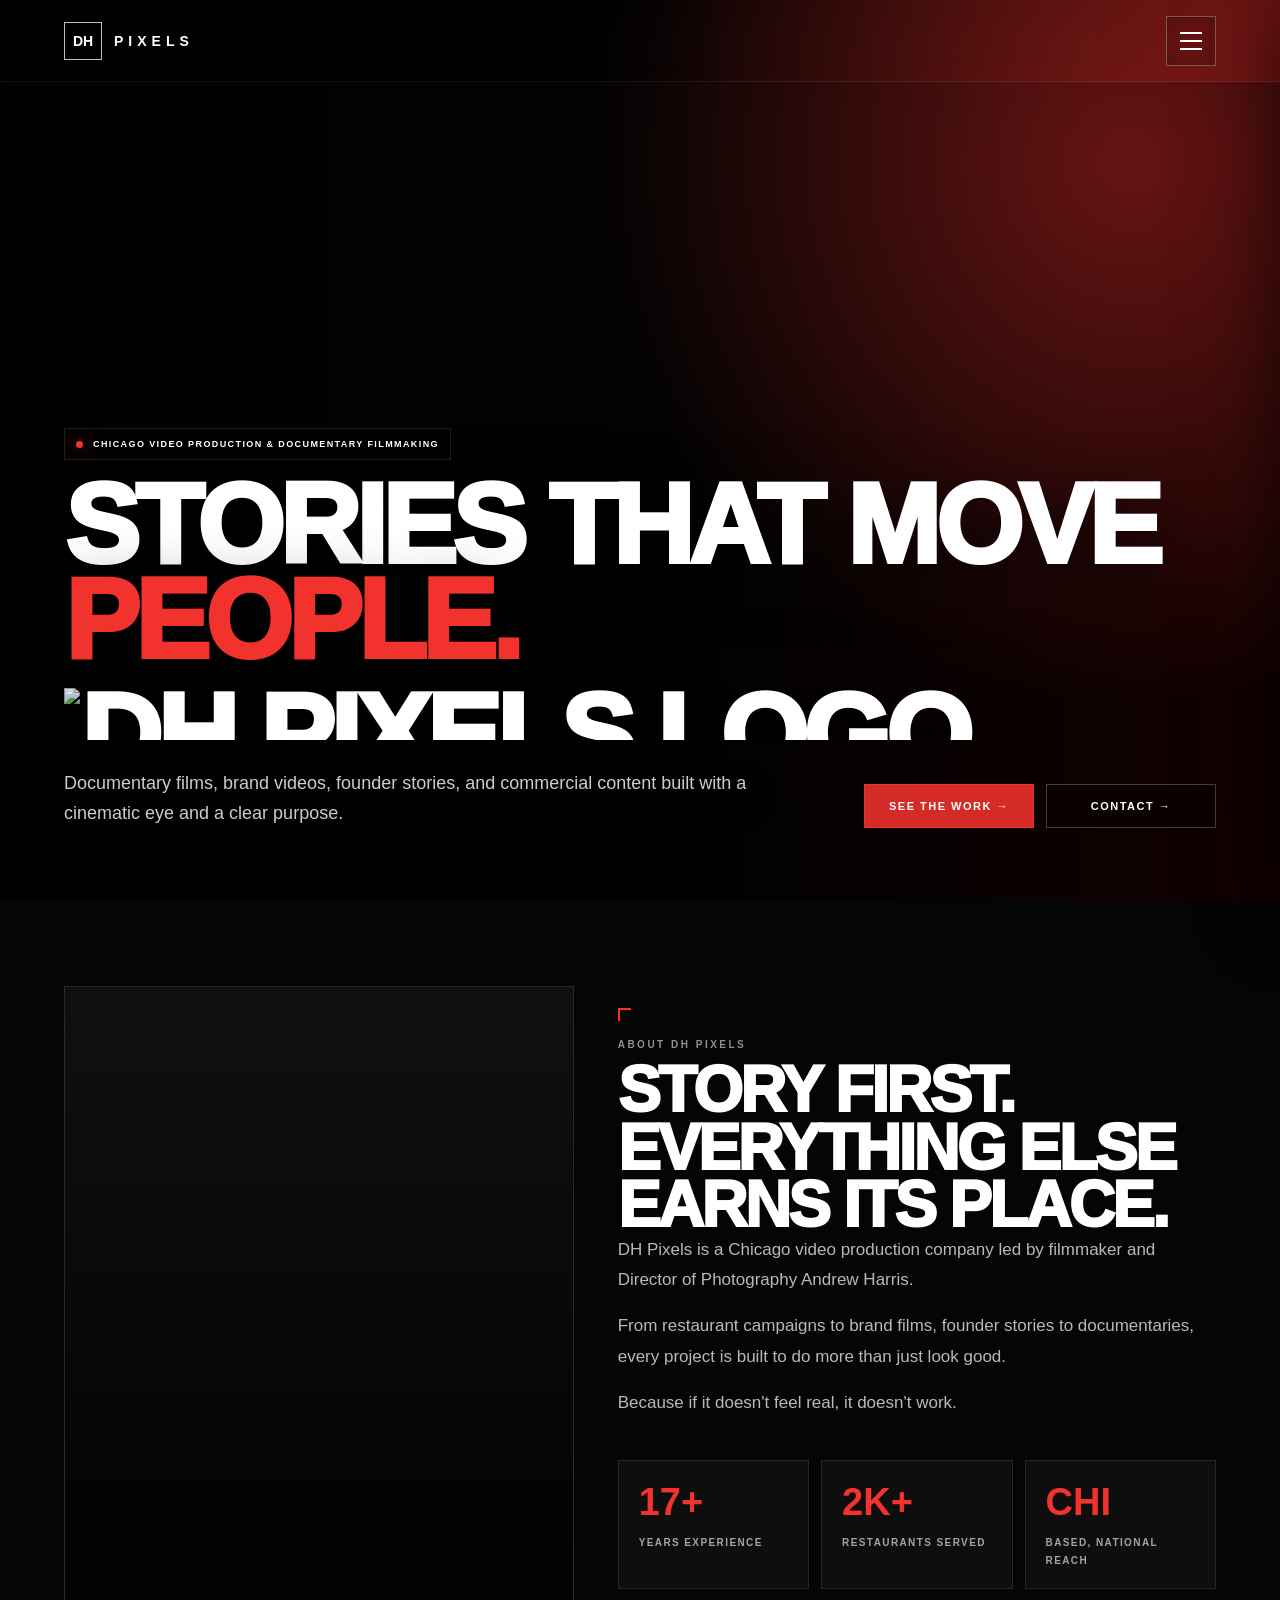
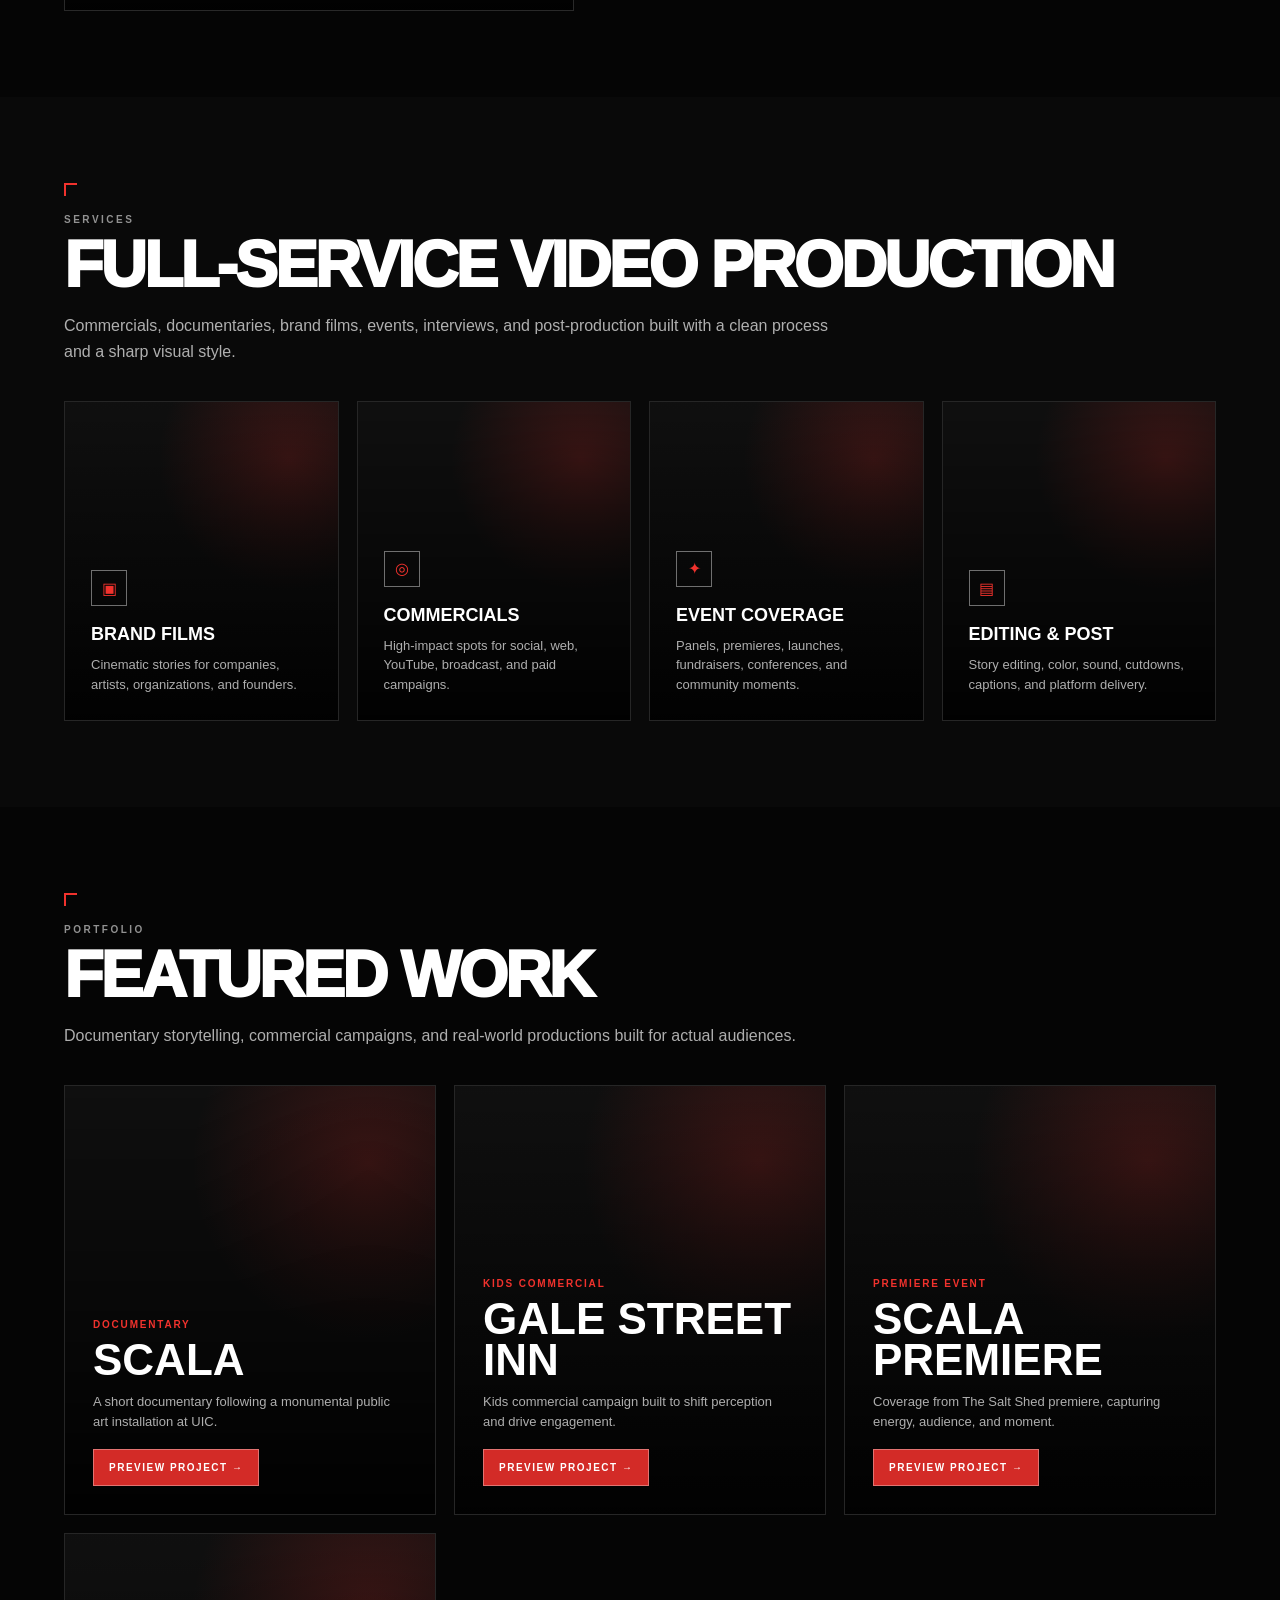
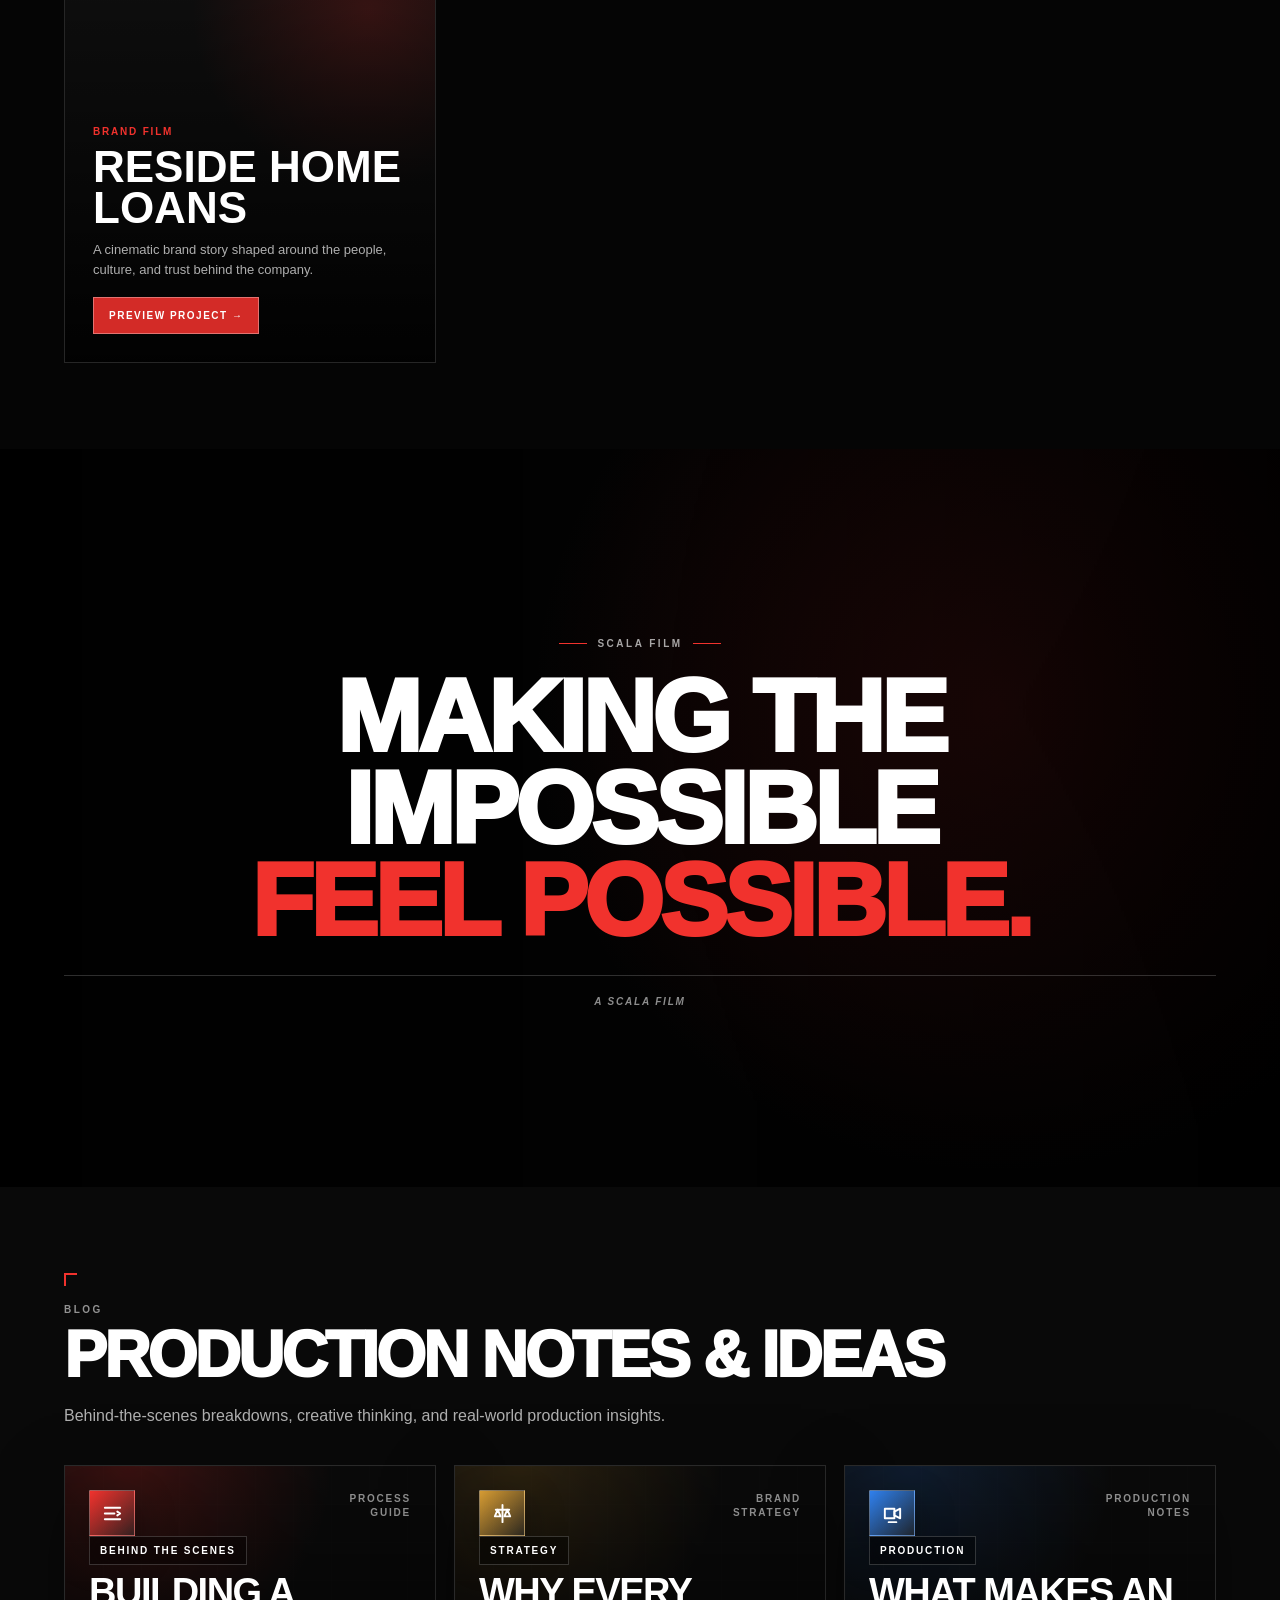
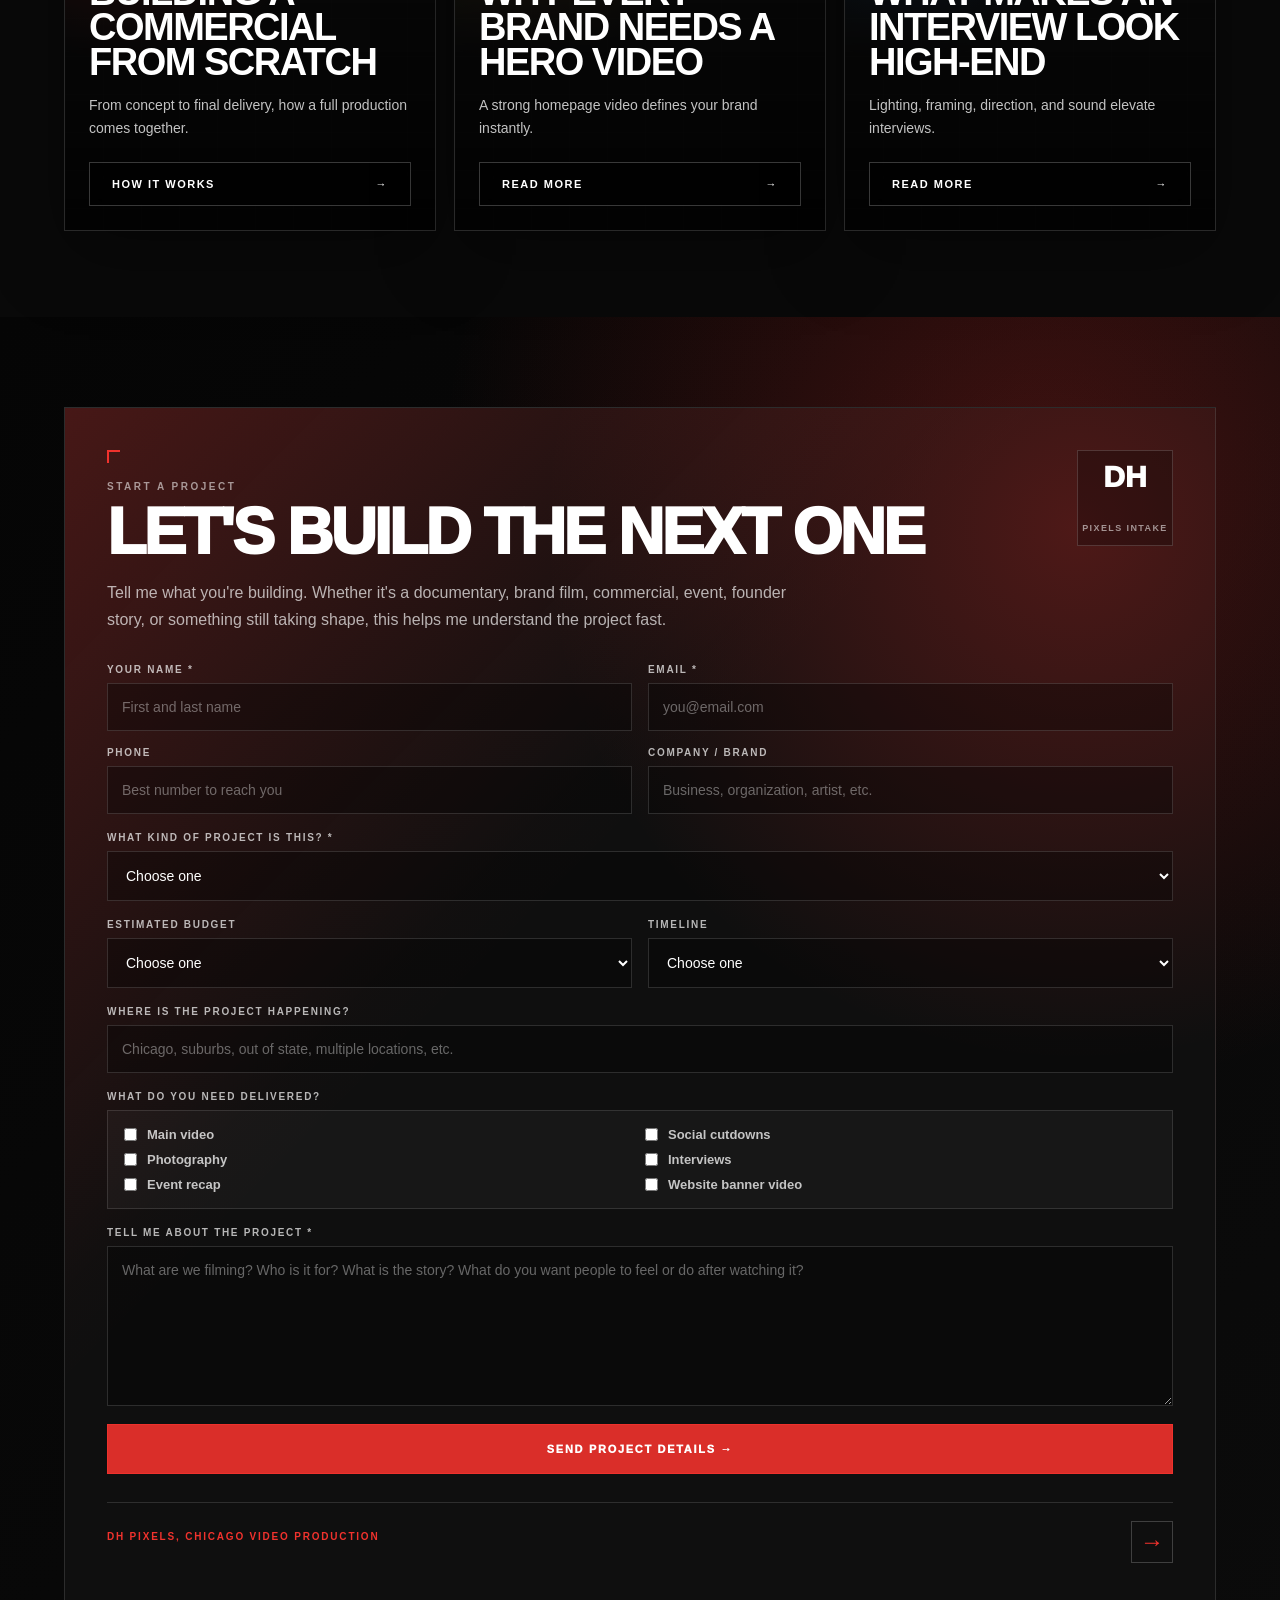
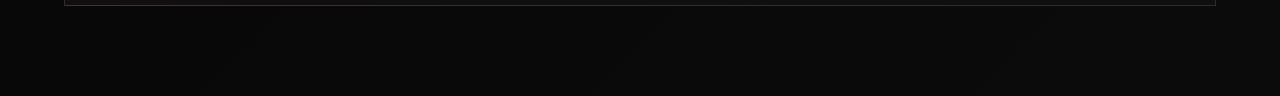
==== commit bc9724eb: "Add files via upload" ====
--- a/index.html
+++ b/index.html
@@ -1,50 +1,2179 @@
-<!doctype html>
+<!DOCTYPE html>
 <html lang="en">
 <head>
-  <meta charset="utf-8">
-  <meta name="viewport" content="width=device-width, initial-scale=1">
-  <title>1234 Weddings | Client Photo Galleries</title>
-  <meta name="description" content="Premium wedding photo galleries for couples. View, favorite, and download your wedding images.">
-  <link rel="stylesheet" href="delivery.css">
+<meta charset="UTF-8" />
+<meta name="viewport" content="width=device-width, initial-scale=1.0" />
+<title>DH Pixels | Chicago Video Production</title>
+<meta name="description" content="DH Pixels is a Chicago video production company creating documentary films, brand videos, commercials, founder stories, and cinematic content." />
+
+<style>
+:root{
+  --black:#050505;
+  --dark:#090909;
+  --panel:#101010;
+  --white:#ffffff;
+  --muted:rgba(255,255,255,.68);
+  --line:rgba(255,255,255,.1);
+  --red:#f1322d;
+  --max:1320px;
+}
+
+*{
+  margin:0;
+  padding:0;
+  box-sizing:border-box;
+}
+
+html{
+  width:100%;
+  min-height:100%;
+  scroll-behavior:smooth;
+  background:var(--black);
+}
+
+body{
+  width:100%;
+  min-height:100%;
+  background:var(--black);
+  color:var(--white);
+  font-family:Arial, Helvetica, sans-serif;
+  overflow-x:hidden;
+  -webkit-font-smoothing:antialiased;
+  text-rendering:optimizeLegibility;
+}
+
+a{
+  color:inherit;
+  text-decoration:none;
+}
+
+img,
+video{
+  max-width:100%;
+  display:block;
+}
+
+/* HERO */
+
+.hero-shell{
+  position:relative;
+  width:100%;
+  min-height:100vh;
+  overflow:hidden;
+  background:#050505;
+  isolation:isolate;
+}
+
+.hero-shell video{
+  position:absolute;
+  inset:0;
+  width:100%;
+  height:100%;
+  object-fit:cover;
+  z-index:-4;
+  transform:scale(1.05);
+  filter:contrast(1.12) brightness(.68) saturate(.95);
+}
+
+.hero-shell:before{
+  content:"";
+  position:absolute;
+  inset:0;
+  z-index:-3;
+  background:
+    radial-gradient(circle at 88% 18%, rgba(241,50,45,.38), transparent 40%),
+    linear-gradient(90deg, rgba(0,0,0,.8) 0%, rgba(0,0,0,.44) 52%, rgba(35,0,0,.5) 100%),
+    linear-gradient(180deg, rgba(0,0,0,.14) 0%, rgba(0,0,0,.28) 45%, rgba(0,0,0,.82) 100%);
+}
+
+.hero-shell:after{
+  content:"";
+  position:absolute;
+  inset:0;
+  z-index:-2;
+  background-image:
+    linear-gradient(rgba(255,255,255,.035) 1px, transparent 1px),
+    linear-gradient(90deg, rgba(255,255,255,.035) 1px, transparent 1px);
+  background-size:72px 72px;
+  opacity:.07;
+}
+
+/* NAV */
+
+.nav{
+  position:absolute;
+  top:0;
+  left:0;
+  width:100%;
+  height:72px;
+  z-index:30;
+  padding:14px 20px;
+  display:flex;
+  align-items:center;
+  justify-content:space-between;
+  background:
+    linear-gradient(90deg, rgba(0,0,0,.42), rgba(0,0,0,.12) 52%, rgba(241,50,45,.22));
+  backdrop-filter:blur(12px);
+  -webkit-backdrop-filter:blur(12px);
+  border-bottom:1px solid rgba(255,255,255,.08);
+}
+
+.brand{
+  display:flex;
+  align-items:center;
+  gap:10px;
+  text-transform:uppercase;
+  font-weight:900;
+  letter-spacing:3.5px;
+  font-size:12px;
+}
+
+.brand-mark{
+  width:34px;
+  height:34px;
+  display:grid;
+  place-items:center;
+  border:1px solid rgba(255,255,255,.75);
+  background:rgba(0,0,0,.2);
+  backdrop-filter:blur(10px);
+  letter-spacing:0;
+}
+
+/* MENU */
+
+.menu-check{
+  position:fixed;
+  opacity:0;
+  pointer-events:none;
+}
+
+.menu-button{
+  width:46px;
+  height:46px;
+  border:1px solid rgba(255,255,255,.28);
+  background:rgba(0,0,0,.22);
+  backdrop-filter:blur(14px);
+  -webkit-backdrop-filter:blur(14px);
+  display:grid;
+  place-items:center;
+  cursor:pointer;
+  transition:.25s ease;
+}
+
+.menu-button:hover{
+  background:rgba(241,50,45,.9);
+  border-color:rgba(241,50,45,.95);
+}
+
+.menu-lines{
+  width:22px;
+  display:grid;
+  gap:6px;
+}
+
+.menu-lines span{
+  height:2px;
+  background:#fff;
+  display:block;
+}
+
+.menu-overlay{
+  position:fixed;
+  inset:0;
+  z-index:80;
+  background:rgba(0,0,0,.74);
+  backdrop-filter:blur(12px);
+  opacity:0;
+  pointer-events:none;
+  transition:.3s ease;
+}
+
+.side-menu{
+  position:fixed;
+  top:0;
+  right:0;
+  z-index:90;
+  width:min(600px,92vw);
+  height:100vh;
+  padding:22px;
+  background:
+    radial-gradient(circle at 90% 10%, rgba(241,50,45,.2), transparent 38%),
+    linear-gradient(135deg, rgba(241,50,45,.13), rgba(0,0,0,0) 42%),
+    #070707;
+  border-left:1px solid rgba(255,255,255,.12);
+  box-shadow:-25px 0 80px rgba(0,0,0,.7);
+  transform:translateX(105%);
+  transition:.4s cubic-bezier(.19,1,.22,1);
+  overflow-y:auto;
+}
+
+.menu-check:checked ~ .menu-overlay{
+  opacity:1;
+  pointer-events:auto;
+}
+
+.menu-check:checked ~ .side-menu{
+  transform:translateX(0);
+}
+
+body:has(.menu-check:checked){
+  overflow:hidden;
+  touch-action:none;
+}
+
+.menu-button,
+.close-button,
+.menu-overlay,
+.side-link{
+  -webkit-tap-highlight-color:transparent;
+}
+
+.side-head{
+  display:flex;
+  justify-content:space-between;
+  gap:18px;
+  margin-bottom:22px;
+}
+
+.side-kicker{
+  font-size:10px;
+  letter-spacing:2.4px;
+  text-transform:uppercase;
+  color:rgba(255,255,255,.58);
+  font-weight:900;
+}
+
+.side-title{
+  margin-top:8px;
+  font-size:34px;
+  line-height:.95;
+  text-transform:uppercase;
+  letter-spacing:-1px;
+  font-weight:950;
+}
+
+.close-button{
+  width:46px;
+  height:46px;
+  border:1px solid rgba(255,255,255,.2);
+  display:grid;
+  place-items:center;
+  font-size:30px;
+  cursor:pointer;
+  transition:.25s ease;
+}
+
+.close-button:hover{
+  background:var(--red);
+  border-color:var(--red);
+}
+
+.side-grid{
+  display:grid;
+  gap:10px;
+}
+
+.side-link{
+  min-height:76px;
+  display:grid;
+  grid-template-columns:44px 1fr;
+  gap:14px;
+  align-items:center;
+  padding:14px;
+  border:1px solid rgba(255,255,255,.1);
+  background:rgba(255,255,255,.035);
+  transition:.25s ease;
+}
+
+.side-link:hover{
+  background:rgba(241,50,45,.12);
+  border-color:rgba(241,50,45,.65);
+}
+
+.side-icon{
+  width:44px;
+  height:44px;
+  display:grid;
+  place-items:center;
+  border:1px solid rgba(255,255,255,.14);
+  color:var(--red);
+  font-size:20px;
+}
+
+.side-link strong{
+  display:block;
+  font-size:24px;
+  line-height:1;
+  text-transform:uppercase;
+  letter-spacing:-.6px;
+}
+
+.side-link span{
+  display:block;
+  margin-top:6px;
+  font-size:10px;
+  letter-spacing:1.2px;
+  text-transform:uppercase;
+  color:rgba(255,255,255,.55);
+}
+
+.side-footer{
+  margin-top:22px;
+  padding-top:20px;
+  border-top:1px solid rgba(255,255,255,.12);
+  color:rgba(255,255,255,.72);
+  line-height:1.75;
+  font-size:13px;
+}
+
+.call-cta{
+  display:inline-flex;
+  margin-top:14px;
+  padding:12px 16px;
+  border:1px solid rgba(255,255,255,.46);
+  text-transform:uppercase;
+  font-size:10px;
+  letter-spacing:1.5px;
+  font-weight:900;
+}
+
+/* HERO CONTENT */
+
+.hero-content{
+  position:relative;
+  z-index:10;
+  min-height:100vh;
+  display:flex;
+  align-items:flex-end;
+  padding:108px 22px 38px;
+}
+
+.hero-inner{
+  width:100%;
+  max-width:var(--max);
+}
+
+.kicker-row{
+  display:inline-flex;
+  align-items:center;
+  gap:10px;
+  padding:9px 11px;
+  border:1px solid rgba(255,255,255,.12);
+  background:rgba(0,0,0,.24);
+  backdrop-filter:blur(18px);
+  -webkit-backdrop-filter:blur(18px);
+  margin-bottom:18px;
+}
+
+.kicker-dot{
+  width:7px;
+  height:7px;
+  background:var(--red);
+  border-radius:50%;
+  box-shadow:0 0 18px rgba(241,50,45,.9);
+  flex:0 0 auto;
+}
+
+.kicker{
+  font-size:9px;
+  letter-spacing:1.4px;
+  line-height:1.35;
+  text-transform:uppercase;
+  font-weight:900;
+}
+
+h1{
+  max-width:1160px;
+  font-size:clamp(48px,15vw,76px);
+  line-height:.88;
+  letter-spacing:-2.4px;
+  text-transform:uppercase;
+  font-weight:950;
+  text-shadow:0 18px 60px rgba(0,0,0,.68);
+}
+
+.red-line{
+  color:var(--red);
+}
+
+.hero-logo{
+  display:block;
+  height:38px;
+  margin:14px 0 0;
+}
+
+.hero-bottom{
+  margin-top:22px;
+  display:grid;
+  gap:20px;
+}
+
+.hero-copy{
+  max-width:760px;
+  color:rgba(255,255,255,.8);
+  line-height:1.55;
+  font-size:14px;
+  text-shadow:0 10px 30px rgba(0,0,0,.65);
+}
+
+.hero-actions{
+  display:grid;
+  gap:10px;
+}
+
+.btn{
+  width:100%;
+  display:flex;
+  align-items:center;
+  justify-content:center;
+  border:1px solid rgba(255,255,255,.24);
+  padding:15px 18px;
+  font-size:10px;
+  letter-spacing:1.5px;
+  text-transform:uppercase;
+  font-weight:900;
+  background:rgba(0,0,0,.24);
+  backdrop-filter:blur(14px);
+  -webkit-backdrop-filter:blur(14px);
+  transition:.25s ease;
+}
+
+.btn.primary{
+  background:rgba(241,50,45,.88);
+  border-color:rgba(241,50,45,.95);
+}
+
+.btn:hover{
+  background:#fff;
+  color:#050505;
+  border-color:#fff;
+}
+
+/* SECTIONS */
+
+.section{
+  padding:64px 22px;
+  background:#050505;
+  display:flex;
+  justify-content:center;
+}
+
+.section.alt{
+  background:#090909;
+}
+
+.section-inner{
+  width:100%;
+  max-width:var(--max);
+}
+
+.mark{
+  width:13px;
+  height:13px;
+  border-top:2px solid var(--red);
+  border-left:2px solid var(--red);
+  margin-bottom:18px;
+}
+
+.eyebrow{
+  font-size:10px;
+  letter-spacing:2.5px;
+  text-transform:uppercase;
+  color:rgba(255,255,255,.56);
+  font-weight:900;
+  margin-bottom:12px;
+}
+
+h2{
+  font-size:clamp(38px,12vw,58px);
+  line-height:.92;
+  text-transform:uppercase;
+  letter-spacing:-1.8px;
+  font-weight:950;
+}
+
+.section-copy{
+  margin-top:18px;
+  max-width:780px;
+  color:var(--muted);
+  line-height:1.65;
+  font-size:14px;
+}
+
+.about-grid{
+  display:grid;
+  gap:28px;
+}
+
+.about-photo{
+  position:relative;
+  overflow:hidden;
+  aspect-ratio:1/1.05;
+  border:1px solid rgba(255,255,255,.1);
+  background:#111;
+}
+
+.about-photo:before{
+  content:"";
+  position:absolute;
+  inset:0;
+  background:url('https://i.postimg.cc/zf8Y75s2/Brown-Simple-and-Minimalist-Cinema-House-Film-Production-Logo-You-Tube-Channel-Art-(2560-x-2560-px).jpg') center/cover no-repeat;
+  transform:scale(1.08);
+  opacity:.78;
+}
+
+.about-photo:after{
+  content:"";
+  position:absolute;
+  inset:0;
+  background:linear-gradient(180deg, rgba(0,0,0,.04), rgba(0,0,0,.92));
+}
+
+.about-text p{
+  color:rgba(255,255,255,.72);
+  line-height:1.7;
+  margin-bottom:16px;
+  font-size:14px;
+}
+
+.stats{
+  display:grid;
+  gap:12px;
+  margin-top:26px;
+}
+
+.stat{
+  border:1px solid rgba(255,255,255,.1);
+  background:rgba(255,255,255,.035);
+  padding:20px;
+}
+
+.stat strong{
+  display:block;
+  color:var(--red);
+  font-size:38px;
+  margin-bottom:8px;
+}
+
+.stat span{
+  color:rgba(255,255,255,.62);
+  font-size:10px;
+  letter-spacing:1.4px;
+  text-transform:uppercase;
+  font-weight:900;
+}
+
+.services-grid,
+.blog-grid,
+.grid{
+  display:grid;
+  gap:16px;
+  margin-top:28px;
+}
+
+.card,
+.work-card,
+.panel{
+  position:relative;
+  overflow:hidden;
+  min-height:250px;
+  padding:22px;
+  border:1px solid rgba(255,255,255,.09);
+  background:#101010;
+}
+
+.card{
+  display:flex;
+  align-items:flex-end;
+}
+
+.image-card:before,
+.work-card:before{
+  content:"";
+  position:absolute;
+  inset:0;
+  z-index:1;
+  background:
+    linear-gradient(180deg, rgba(0,0,0,.04), rgba(0,0,0,.92)),
+    radial-gradient(circle at 82% 18%, rgba(241,50,45,.22), transparent 38%);
+}
+
+.image-card:after,
+.work-card:after{
+  content:"";
+  position:absolute;
+  inset:0;
+  background-size:cover;
+  background-position:center;
+  opacity:.62;
+  transform:scale(1.03);
+}
+
+.card-content,
+.work-content{
+  position:relative;
+  z-index:2;
+}
+
+.icon-box{
+  width:36px;
+  height:36px;
+  display:grid;
+  place-items:center;
+  border:1px solid rgba(255,255,255,.42);
+  color:var(--red);
+  margin-bottom:18px;
+}
+
+.card h3,
+.panel h3{
+  font-size:18px;
+  text-transform:uppercase;
+  margin-bottom:10px;
+}
+
+.card p,
+.work-card p,
+.panel p{
+  color:rgba(255,255,255,.68);
+  line-height:1.5;
+  font-size:13px;
+}
+
+.service-1:after{
+  background-image:url('https://images.unsplash.com/photo-1516035069371-29a1b244cc32?auto=format&fit=crop&w=1200&q=80');
+}
+
+.service-2:after{
+  background-image:url('https://images.unsplash.com/photo-1485846234645-a62644f84728?auto=format&fit=crop&w=1200&q=80');
+}
+
+.service-3:after{
+  background-image:url('https://images.unsplash.com/photo-1524650359799-842906ca1c06?auto=format&fit=crop&w=1200&q=80');
+}
+
+.service-4:after{
+  background-image:url('https://images.unsplash.com/photo-1626379953822-baec19c3accd?auto=format&fit=crop&w=1200&q=80');
+}
+
+.work-card{
+  min-height:330px;
+  display:flex;
+  align-items:flex-end;
+}
+
+.tag{
+  position:relative;
+  z-index:2;
+  color:var(--red);
+  font-size:10px;
+  letter-spacing:1.8px;
+  text-transform:uppercase;
+  font-weight:900;
+  margin-bottom:10px;
+  display:block;
+}
+
+.work-card h3{
+  font-size:36px;
+  line-height:.92;
+  text-transform:uppercase;
+  margin-bottom:12px;
+}
+
+.work-1:after{
+  background-image:url('https://i.postimg.cc/wv0z7vB8/Screenshot-2026-05-04-at-12-01-42-PM.png');
+}
+
+.work-2:after{
+  background-image:url('https://i.postimg.cc/6qy8QCzZ/Screenshot-2026-05-04-at-11-40-08-AM.png');
+}
+
+.work-3:after{
+  background-image:url('https://i.postimg.cc/T2krjKcp/20260415-201445.jpg');
+}
+
+.work-4:after{
+  background-image:url('https://i.postimg.cc/sxGwvd45/DSC09539-(1).jpg');
+}
+
+.work-link{
+  display:inline-flex;
+  margin-top:18px;
+  padding:12px 15px;
+  border:1px solid rgba(255,255,255,.34);
+  background:rgba(241,50,45,.88);
+  font-size:10px;
+  letter-spacing:1.5px;
+  text-transform:uppercase;
+  font-weight:900;
+}
+
+/* QUOTE */
+
+.quote-section{
+  position:relative;
+  min-height:75vh;
+  display:flex;
+  align-items:center;
+  justify-content:center;
+  text-align:center;
+  padding:70px 22px;
+  overflow:hidden;
+}
+
+.quote-bg{
+  position:absolute;
+  inset:0;
+  background-image:url('https://i.postimg.cc/T2krjKcp/20260415-201445.jpg');
+  background-size:cover;
+  background-position:center;
+  transform:scale(1.06);
+}
+
+.quote-overlay{
+  position:absolute;
+  inset:0;
+  background:
+    linear-gradient(90deg, rgba(0,0,0,.84), rgba(0,0,0,.55), rgba(0,0,0,.84)),
+    radial-gradient(circle at 78% 35%, rgba(241,50,45,.3), transparent 42%);
+}
+
+.quote-inner{
+  position:relative;
+  z-index:2;
+}
+
+.quote-eyebrow{
+  display:inline-flex;
+  align-items:center;
+  gap:10px;
+  margin-bottom:22px;
+  font-size:10px;
+  letter-spacing:2.5px;
+  text-transform:uppercase;
+  font-weight:900;
+  color:rgba(255,255,255,.65);
+}
+
+.quote-eyebrow:before,
+.quote-eyebrow:after{
+  content:"";
+  width:28px;
+  height:1px;
+  background:var(--red);
+}
+
+.quote-text{
+  font-size:clamp(42px,12vw,64px);
+  line-height:.9;
+  letter-spacing:-2px;
+  font-weight:950;
+  text-transform:uppercase;
+}
+
+.quote-text span{
+  display:block;
+}
+
+.quote-text .red{
+  color:var(--red);
+}
+
+.quote-credit{
+  display:block;
+  margin-top:28px;
+  padding-top:20px;
+  border-top:1px solid rgba(255,255,255,.18);
+  color:rgba(255,255,255,.55);
+  letter-spacing:1.8px;
+  text-transform:uppercase;
+  font-size:10px;
+  font-weight:800;
+}
+
+/* BLOG */
+
+.panel{
+  min-height:220px;
+  display:flex;
+  flex-direction:column;
+  justify-content:space-between;
+}
+
+.panel .btn{
+  margin-top:22px;
+}
+
+.blog-card{
+  isolation:isolate;
+  min-height:340px;
+  padding:0;
+  border-color:rgba(255,255,255,.12);
+  background:#0b0b0b;
+  box-shadow:0 24px 70px rgba(0,0,0,.34);
+  transition:transform .25s ease, border-color .25s ease, background .25s ease;
+}
+
+.blog-card:before{
+  content:"";
+  position:absolute;
+  inset:0;
+  z-index:0;
+  background:
+    linear-gradient(180deg, rgba(0,0,0,.12), rgba(0,0,0,.92)),
+    radial-gradient(circle at 18% 0%, var(--blog-glow, rgba(241,50,45,.24)), transparent 42%),
+    var(--blog-image);
+  background-size:cover;
+  background-position:center;
+  opacity:.86;
+  transform:scale(1.02);
+}
+
+.blog-card:after{
+  content:"";
+  position:absolute;
+  inset:0;
+  z-index:1;
+  background:
+    linear-gradient(90deg, rgba(255,255,255,.055) 1px, transparent 1px),
+    linear-gradient(rgba(255,255,255,.045) 1px, transparent 1px);
+  background-size:38px 38px;
+  opacity:.12;
+  pointer-events:none;
+}
+
+.blog-card:hover{
+  transform:translateY(-6px);
+  border-color:rgba(255,255,255,.26);
+  background:#121212;
+}
+
+.blog-card-inner{
+  position:relative;
+  z-index:2;
+  min-height:inherit;
+  display:flex;
+  flex-direction:column;
+  justify-content:space-between;
+  padding:24px;
+}
+
+.blog-top{
+  display:flex;
+  align-items:flex-start;
+  justify-content:space-between;
+  gap:16px;
+}
+
+.blog-icon{
+  width:46px;
+  height:46px;
+  display:grid;
+  place-items:center;
+  border:1px solid rgba(255,255,255,.24);
+  background:linear-gradient(135deg, var(--blog-accent, #f1322d), rgba(255,255,255,.08));
+  color:#fff;
+  box-shadow:0 16px 38px rgba(0,0,0,.34);
+}
+
+.blog-icon svg{
+  width:23px;
+  height:23px;
+  display:block;
+  stroke:currentColor;
+  stroke-width:2;
+  stroke-linecap:round;
+  stroke-linejoin:round;
+  fill:none;
+}
+
+.blog-meta{
+  padding-top:2px;
+  color:rgba(255,255,255,.54);
+  font-size:10px;
+  font-weight:900;
+  letter-spacing:1.8px;
+  line-height:1.35;
+  text-align:right;
+  text-transform:uppercase;
+}
+
+.blog-card .tag{
+  color:#fff;
+  display:inline-flex;
+  width:max-content;
+  padding:8px 10px;
+  border:1px solid rgba(255,255,255,.18);
+  background:rgba(0,0,0,.34);
+  backdrop-filter:blur(12px);
+  -webkit-backdrop-filter:blur(12px);
+}
+
+.blog-card h3{
+  max-width:340px;
+  font-size:clamp(26px,3.2vw,38px);
+  line-height:.92;
+  letter-spacing:-1.5px;
+  text-transform:uppercase;
+  margin:0 0 14px;
+}
+
+.blog-card p{
+  max-width:340px;
+  font-size:14px;
+  line-height:1.62;
+  color:rgba(255,255,255,.76);
+}
+
+.blog-card .btn{
+  width:100%;
+  justify-content:space-between;
+  border-color:rgba(255,255,255,.22);
+  background:rgba(0,0,0,.44);
+}
+
+.blog-card .btn:hover{
+  background:#fff;
+  border-color:#fff;
+}
+
+.blog-1{
+  --blog-accent:#f1322d;
+  --blog-glow:rgba(241,50,45,.28);
+  --blog-image:url('https://i.postimg.cc/6qy8QCzZ/Screenshot-2026-05-04-at-11-40-08-AM.png');
+}
+
+.blog-2{
+  --blog-accent:#d69b32;
+  --blog-glow:rgba(214,155,50,.22);
+  --blog-image:url('https://images.unsplash.com/photo-1497366754035-f200968a6e72?auto=format&fit=crop&w=1200&q=80');
+}
+
+.blog-3{
+  --blog-accent:#2f80ed;
+  --blog-glow:rgba(47,128,237,.22);
+  --blog-image:url('https://images.unsplash.com/photo-1516035069371-29a1b244cc32?auto=format&fit=crop&w=1200&q=80');
+}
+
+/* CONTACT */
+
+.contact-wrap{
+  padding:70px 22px;
+  display:flex;
+  justify-content:center;
+  background:
+    radial-gradient(circle at 82% 12%, rgba(241,50,45,.24), transparent 38%),
+    linear-gradient(135deg, #050505, #0b0b0b);
+}
+
+.contact-card{
+  width:100%;
+  max-width:var(--max);
+  border:1px solid rgba(255,255,255,.12);
+  background:
+    linear-gradient(135deg, rgba(241,50,45,.14), rgba(255,255,255,0) 38%),
+    #0f0f0f;
+  padding:26px;
+  overflow:hidden;
+}
+
+.copy{
+  color:rgba(255,255,255,.68);
+  line-height:1.7;
+  margin-top:18px;
+  margin-bottom:26px;
+  font-size:14px;
+}
+
+.bottom-row{
+  margin-top:28px;
+  padding-top:18px;
+  border-top:1px solid rgba(255,255,255,.13);
+  display:flex;
+  justify-content:space-between;
+  align-items:center;
+  gap:16px;
+}
+
+.arrow{
+  width:42px;
+  height:42px;
+  display:grid;
+  place-items:center;
+  border:1px solid rgba(255,255,255,.2);
+  color:var(--red);
+  font-size:24px;
+  flex:0 0 auto;
+}
+
+@media(min-width:760px){
+  .nav{
+    height:82px;
+    padding:18px 5vw;
+  }
+
+  .brand{
+    gap:12px;
+    letter-spacing:5px;
+    font-size:14px;
+  }
+
+  .brand-mark{
+    width:38px;
+    height:38px;
+  }
+
+  .menu-button{
+    width:50px;
+    height:50px;
+  }
+
+  .side-menu{
+    padding:30px;
+  }
+
+  .side-title{
+    font-size:clamp(38px,4vw,48px);
+  }
+
+  .side-link{
+    grid-template-columns:48px 1fr;
+    min-height:82px;
+    padding:16px;
+  }
+
+  .side-icon{
+    width:48px;
+    height:48px;
+  }
+
+  .side-link strong{
+    font-size:clamp(24px,3vw,32px);
+  }
+
+  .hero-content{
+    min-height:100vh;
+    padding:150px 5vw 72px;
+  }
+
+  .hero-bottom{
+    grid-template-columns:minmax(0,760px) auto;
+    gap:44px;
+    align-items:end;
+    margin-top:28px;
+  }
+
+  .hero-copy{
+    max-width:760px;
+    font-size:18px;
+    line-height:1.68;
+  }
+
+  .hero-actions{
+    min-width:340px;
+    display:flex;
+    justify-content:flex-end;
+    align-items:center;
+    flex-wrap:wrap;
+    gap:12px;
+  }
+
+  .btn{
+    width:auto;
+    min-width:170px;
+    padding:15px 22px;
+    font-size:11px;
+  }
+
+  h1{
+    font-size:clamp(76px,8.8vw,146px);
+    line-height:.84;
+    letter-spacing:-5px;
+  }
+
+  .hero-logo{
+    height:52px;
+    margin-top:20px;
+  }
+
+  .section{
+    padding:86px 5vw;
+  }
+
+  .section-copy{
+    font-size:16px;
+  }
+
+  h2{
+    font-size:clamp(50px,5vw,86px);
+    line-height:.9;
+    letter-spacing:-2.8px;
+  }
+
+  .about-grid{
+    grid-template-columns:.92fr 1.08fr;
+    gap:44px;
+    align-items:stretch;
+  }
+
+  .about-photo{
+    min-height:620px;
+    aspect-ratio:auto;
+  }
+
+  .about-text{
+    padding:22px 0;
+    display:flex;
+    flex-direction:column;
+    justify-content:center;
+  }
+
+  .about-text p{
+    font-size:17px;
+    line-height:1.78;
+  }
+
+  .stats{
+    grid-template-columns:repeat(3,1fr);
+  }
+
+  .services-grid{
+    grid-template-columns:repeat(4,1fr);
+    gap:18px;
+    margin-top:36px;
+  }
+
+  .blog-grid,
+  .grid{
+    grid-template-columns:repeat(3,1fr);
+    gap:18px;
+    margin-top:36px;
+  }
+
+  .card,
+  .panel{
+    min-height:320px;
+    padding:26px;
+  }
+
+  .blog-card{
+    padding:0;
+  }
+
+  .work-card{
+    min-height:430px;
+    padding:28px;
+  }
+
+  .work-card h3{
+    font-size:44px;
+  }
+
+  .quote-section{
+    min-height:82vh;
+    padding:100px 5vw;
+  }
+
+  .quote-text{
+    font-size:clamp(72px,8vw,128px);
+    letter-spacing:-4px;
+  }
+
+  .contact-wrap{
+    padding:90px 5vw;
+  }
+
+  .contact-card{
+    padding:42px;
+  }
+
+  .copy{
+    max-width:720px;
+    font-size:16px;
+  }
+}
+
+@media(max-width:1150px) and (min-width:760px){
+  .services-grid{
+    grid-template-columns:repeat(2,1fr);
+  }
+}
+
+@media(max-width:620px){
+  .hero-logo{
+    max-width:220px;
+    height:auto;
+  }
+}
+
+/* SHARED DH PIXELS MENU */
+.menu-check{
+  position:fixed;
+  opacity:0;
+  pointer-events:none;
+}
+
+.menu-overlay{
+  position:fixed;
+  inset:0;
+  z-index:80;
+  background:rgba(0,0,0,.74);
+  backdrop-filter:blur(12px);
+  -webkit-backdrop-filter:blur(12px);
+  opacity:0;
+  pointer-events:none;
+  transition:.3s ease;
+}
+
+.side-menu{
+  position:fixed;
+  top:0;
+  right:0;
+  z-index:90;
+  width:min(600px,92vw);
+  height:100vh;
+  padding:22px;
+  background:
+    radial-gradient(circle at 90% 10%, rgba(241,50,45,.2), transparent 38%),
+    linear-gradient(135deg, rgba(241,50,45,.13), rgba(0,0,0,0) 42%),
+    #070707;
+  border-left:1px solid rgba(255,255,255,.12);
+  box-shadow:-25px 0 80px rgba(0,0,0,.7);
+  transform:translateX(105%);
+  transition:.4s cubic-bezier(.19,1,.22,1);
+  overflow-y:auto;
+  font-family:Arial, Helvetica, sans-serif;
+}
+
+.menu-check:checked ~ .menu-overlay{
+  opacity:1;
+  pointer-events:auto;
+}
+
+.menu-check:checked ~ .side-menu{
+  transform:translateX(0);
+}
+
+.side-head{
+  display:flex;
+  justify-content:space-between;
+  gap:18px;
+  margin-bottom:22px;
+}
+
+.side-kicker{
+  font-size:10px;
+  letter-spacing:2.4px;
+  text-transform:uppercase;
+  color:rgba(255,255,255,.58);
+  font-weight:900;
+}
+
+.side-title{
+  margin-top:8px;
+  font-size:34px;
+  line-height:.95;
+  text-transform:uppercase;
+  letter-spacing:-1px;
+  font-weight:950;
+}
+
+.close-button{
+  width:46px;
+  height:46px;
+  border:1px solid rgba(255,255,255,.2);
+  display:grid;
+  place-items:center;
+  font-size:30px;
+  cursor:pointer;
+  transition:.25s ease;
+}
+
+.close-button:hover{
+  background:var(--red);
+  border-color:var(--red);
+}
+
+.side-grid{
+  display:grid;
+  gap:10px;
+}
+
+.side-link{
+  min-height:76px;
+  display:grid;
+  grid-template-columns:44px 1fr;
+  gap:14px;
+  align-items:center;
+  padding:14px;
+  border:1px solid rgba(255,255,255,.1);
+  background:rgba(255,255,255,.035);
+  transition:.25s ease;
+  color:#fff;
+  text-decoration:none;
+}
+
+.side-link:hover{
+  background:rgba(241,50,45,.12);
+  border-color:rgba(241,50,45,.65);
+}
+
+.side-icon{
+  width:44px;
+  height:44px;
+  display:grid;
+  place-items:center;
+  border:1px solid rgba(255,255,255,.14);
+  color:var(--red);
+  font-size:20px;
+}
+
+.side-link strong{
+  display:block;
+  font-size:24px;
+  line-height:1;
+  text-transform:uppercase;
+  letter-spacing:-.6px;
+}
+
+.side-link span{
+  display:block;
+  margin-top:6px;
+  font-size:10px;
+  letter-spacing:1.2px;
+  text-transform:uppercase;
+  color:rgba(255,255,255,.55);
+}
+
+.side-footer{
+  margin-top:22px;
+  padding-top:20px;
+  border-top:1px solid rgba(255,255,255,.12);
+  color:rgba(255,255,255,.72);
+  line-height:1.75;
+  font-size:13px;
+}
+
+.call-cta{
+  display:inline-flex;
+  margin-top:14px;
+  padding:12px 16px;
+  border:1px solid rgba(255,255,255,.46);
+  text-transform:uppercase;
+  font-size:10px;
+  letter-spacing:1.5px;
+  font-weight:900;
+  color:#fff;
+  text-decoration:none;
+}
+
+@media(max-width:620px){
+  .nav{
+    position:fixed;
+    height:66px;
+    padding:10px 14px;
+    z-index:120;
+  }
+
+  .brand{
+    min-width:0;
+    gap:8px;
+    letter-spacing:2px;
+    font-size:10px;
+  }
+
+  .brand-mark{
+    width:32px;
+    height:32px;
+    flex:0 0 auto;
+  }
+
+  .menu-button,
+  .close-button{
+    width:44px;
+    height:44px;
+    flex:0 0 auto;
+  }
+
+  .menu-overlay{
+    z-index:180;
+  }
+
+  .side-menu{
+    z-index:190;
+    width:100vw;
+    max-width:100vw;
+    height:100dvh;
+    padding:18px 14px max(18px, env(safe-area-inset-bottom));
+    border-left:0;
+    box-shadow:none;
+  }
+
+  .side-head{
+    align-items:flex-start;
+    margin-bottom:16px;
+  }
+
+  .side-title{
+    font-size:clamp(28px,10vw,36px);
+    letter-spacing:-.8px;
+  }
+
+  .side-grid{
+    gap:8px;
+  }
+
+  .side-link{
+    min-height:66px;
+    grid-template-columns:38px minmax(0,1fr);
+    gap:12px;
+    padding:12px;
+  }
+
+  .side-icon{
+    width:38px;
+    height:38px;
+    font-size:17px;
+  }
+
+  .side-link strong{
+    font-size:clamp(18px,6vw,23px);
+    overflow-wrap:anywhere;
+  }
+
+  .side-link span{
+    font-size:9px;
+    letter-spacing:.9px;
+  }
+
+  .side-footer{
+    margin-top:16px;
+    padding-top:16px;
+    font-size:12px;
+  }
+}
+
+
+/* SHARED DH PIXELS CONTACT FORM */
+.cinematic-form-card{
+  position:relative;
+  overflow:hidden;
+}
+
+.cinematic-form-card:before{
+  content:"";
+  position:absolute;
+  inset:0;
+  background:
+    radial-gradient(circle at 88% 10%, rgba(241,50,45,.28), transparent 36%),
+    linear-gradient(135deg, rgba(241,50,45,.12), rgba(255,255,255,0) 42%);
+  pointer-events:none;
+}
+
+.cinematic-form-card > *{
+  position:relative;
+  z-index:2;
+}
+
+.form-topline{
+  display:flex;
+  justify-content:space-between;
+  gap:20px;
+  align-items:flex-start;
+}
+
+.form-badge{
+  width:96px;
+  height:96px;
+  border:1px solid rgba(255,255,255,.16);
+  background:rgba(0,0,0,.28);
+  display:grid;
+  place-items:center;
+  text-align:center;
+  flex:0 0 auto;
+}
+
+.form-badge span{
+  display:block;
+  color:#fff;
+  font-size:30px;
+  font-weight:950;
+  line-height:1;
+}
+
+.form-badge small{
+  display:block;
+  margin-top:8px;
+  color:rgba(255,255,255,.55);
+  font-size:9px;
+  letter-spacing:1.4px;
+  text-transform:uppercase;
+  font-weight:900;
+}
+
+.project-form{
+  margin-top:30px;
+  display:grid;
+  gap:18px;
+}
+
+.form-grid{
+  display:grid;
+  gap:16px;
+}
+
+.form-field{
+  display:grid;
+  gap:8px;
+}
+
+.form-field label{
+  font-size:10px;
+  letter-spacing:1.7px;
+  text-transform:uppercase;
+  color:rgba(255,255,255,.7);
+  font-weight:900;
+}
+
+.form-field input,
+.form-field select,
+.form-field textarea{
+  width:100%;
+  border:1px solid rgba(255,255,255,.14);
+  background:rgba(0,0,0,.34);
+  color:#fff;
+  padding:15px 14px;
+  font-family:Arial, Helvetica, sans-serif;
+  font-size:14px;
+  outline:none;
+  border-radius:0;
+}
+
+.form-field input::placeholder,
+.form-field textarea::placeholder{
+  color:rgba(255,255,255,.38);
+}
+
+.form-field input:focus,
+.form-field select:focus,
+.form-field textarea:focus{
+  border-color:rgba(241,50,45,.9);
+  box-shadow:0 0 0 3px rgba(241,50,45,.14);
+}
+
+.form-field textarea{
+  resize:vertical;
+  min-height:160px;
+}
+
+.check-grid{
+  display:grid;
+  gap:10px;
+  padding:16px;
+  border:1px solid rgba(255,255,255,.12);
+  background:rgba(255,255,255,.035);
+}
+
+.check-grid label{
+  display:flex;
+  align-items:center;
+  gap:10px;
+  color:rgba(255,255,255,.75);
+  font-size:13px;
+  letter-spacing:0;
+  text-transform:none;
+  font-weight:700;
+}
+
+.check-grid input{
+  width:auto;
+  accent-color:#f1322d;
+}
+
+.form-submit{
+  width:100%;
+  border:1px solid rgba(241,50,45,.95);
+  background:rgba(241,50,45,.9);
+  color:#fff;
+  padding:18px 20px;
+  font-size:11px;
+  letter-spacing:1.7px;
+  text-transform:uppercase;
+  font-weight:950;
+  cursor:pointer;
+  transition:.25s ease;
+}
+
+.form-submit:hover{
+  background:#fff;
+  color:#050505;
+  border-color:#fff;
+}
+
+@media(min-width:760px){
+  .form-grid{
+    grid-template-columns:repeat(2,1fr);
+  }
+
+  .check-grid{
+    grid-template-columns:repeat(2,1fr);
+  }
+}
+
+@media(max-width:620px){
+  .form-topline{
+    display:block;
+  }
+
+  .form-badge{
+    margin-top:22px;
+    width:84px;
+    height:84px;
+  }
+}
+
+
+.hidden-field{display:none!important;}
+
+</style>
 </head>
+
 <body>
-  <header class="site-header">
-    <a class="brand" href="index.html">1234 Weddings</a>
-    <nav>
-      <a href="gallery.html">Gallery</a>
-      <a href="admin.html">Admin</a>
+
+<section class="hero-shell" id="home">
+  <video autoplay muted loop playsinline poster="https://i.postimg.cc/T2krjKcp/20260415-201445.jpg">
+    <source src="https://cdn.coverr.co/videos/coverr-working-at-the-laptop-5174/1080p.mp4" type="video/mp4">
+  </video>
+
+  <input class="menu-check" type="checkbox" id="menu-check">
+  <label class="menu-overlay" for="menu-check"></label>
+
+  <aside class="side-menu">
+    <div class="side-head">
+      <div>
+        <div class="side-kicker">Navigation</div>
+        <div class="side-title">DH Pixels</div>
+      </div>
+      <label class="close-button" for="menu-check">&times;</label>
+    </div>
+
+    <nav class="side-grid">
+      <a class="side-link" href="index.html">
+        <div class="side-icon">⌂</div>
+        <div>
+          <strong>Home</strong>
+          <span>Cinematic video production</span>
+        </div>
+      </a>
+
+      <a class="side-link" href="index.html#about">
+        <div class="side-icon">◎</div>
+        <div>
+          <strong>About</strong>
+          <span>Story first production</span>
+        </div>
+      </a>
+
+      <a class="side-link" href="index.html#services">
+        <div class="side-icon">✦</div>
+        <div>
+          <strong>Services</strong>
+          <span>Commercials, brand films, post</span>
+        </div>
+      </a>
+
+      <a class="side-link" href="index.html#portfolio">
+        <div class="side-icon">▣</div>
+        <div>
+          <strong>Portfolio</strong>
+          <span>Selected films and campaigns</span>
+        </div>
+      </a>
+
+      <a class="side-link" href="brand-film.html">
+        <div class="side-icon">▥</div>
+        <div>
+          <strong>Brand Film</strong>
+          <span>Reside Home Loans story</span>
+        </div>
+      </a>
+
+      <a class="side-link" href="scala.html">
+        <div class="side-icon">◇</div>
+        <div>
+          <strong>Scala</strong>
+          <span>Public art documentary</span>
+        </div>
+      </a>
+
+      <a class="side-link" href="how-it-works.html">
+        <div class="side-icon">◉</div>
+        <div>
+          <strong>How It Works</strong>
+          <span>DH Pixels production process</span>
+        </div>
+      </a>
+
+      <a class="side-link" href="scala-premiere.html">
+        <div class="side-icon">◈</div>
+        <div>
+          <strong>Scala Premiere</strong>
+          <span>Salt Shed premiere night</span>
+        </div>
+      </a>
+
+      <a class="side-link" href="kids-run-the-kitchen.html">
+        <div class="side-icon">✦</div>
+        <div>
+          <strong>Kids Commercial</strong>
+          <span>Gale Street Inn case study</span>
+        </div>
+      </a>
+
+      <a class="side-link" href="index.html#blog">
+        <div class="side-icon">▤</div>
+        <div>
+          <strong>Blog</strong>
+          <span>Production notes and ideas</span>
+        </div>
+      </a>
+
+      <a class="side-link" href="#contact">
+        <div class="side-icon">✉</div>
+        <div>
+          <strong>Contact</strong>
+          <span>Start the next project</span>
+        </div>
+      </a>
     </nav>
-  </header>
-
-  <main class="hero">
-    <div class="hero-copy">
-      <p class="eyebrow">Wedding photo delivery</p>
-      <h1>Clean, simple client galleries for real wedding days.</h1>
-      <p class="lead">A private-feeling space where couples can view, favorite, and download their wedding photos.</p>
-      <div class="hero-actions">
-        <a class="button" href="gallery.html">View Client Gallery</a>
-        <a class="button secondary" href="admin.html">Upload Photos</a>
+
+    <div class="side-footer">
+      <div><strong>Email:</strong> info@dhpixels.com</div>
+      <div><strong>Phone:</strong> <a href="tel:4175699708">417-569-9708</a></div>
+      <div>Chicago based, available nationally.</div>
+      <a class="call-cta" href="#contact">Start A Project &rarr;</a>
+    </div>
+  </aside>
+
+
+    <header class="nav">
+      <a class="brand" href="index.html">
+        <span class="brand-mark">DH</span>
+        <span>Pixels</span>
+      </a>
+
+      <label class="menu-button" for="menu-check" aria-label="Open navigation">
+        <div class="menu-lines">
+          <span></span>
+          <span></span>
+          <span></span>
+        </div>
+      </label>
+    </header>
+
+
+  <section class="hero-content">
+    <div class="hero-inner">
+      <div class="kicker-row">
+        <span class="kicker-dot"></span>
+        <span class="kicker">Chicago Video Production & Documentary Filmmaking</span>
+      </div>
+
+      <h1>
+        Stories That Move <span class="red-line">People.</span>
+        <img src="https://i.postimg.cc/FHsBHZLd/logo-W-dhpixels-copy.png" class="hero-logo" alt="DH Pixels Logo">
+      </h1>
+
+      <div class="hero-bottom">
+        <p class="hero-copy">
+          Documentary films, brand videos, founder stories, and commercial content built with a cinematic eye and a clear purpose.
+        </p>
+
+        <div class="hero-actions">
+          <a class="btn primary" href="#portfolio">See The Work &rarr;</a>
+          <a class="btn" href="#contact">Contact &rarr;</a>
+        </div>
       </div>
     </div>
-  </main>
-
-  <section class="cards">
-    <article>
-      <h2>Clickable Gallery</h2>
-      <p>Large photo grid, fullscreen lightbox, favorites, and download tools.</p>
-    </article>
-    <article>
-      <h2>Multiple Weddings</h2>
-      <p>Each wedding gets its own gallery slug, like sarah-jake or martini-project.</p>
-    </article>
-    <article>
-      <h2>Supabase Storage</h2>
-      <p>Photos live in cloud storage instead of inside your GitHub repo.</p>
-    </article>
   </section>
-
-  <footer>
-    <p>© 1234 Weddings</p>
-  </footer>
+</section>
+
+<section class="section" id="about">
+  <div class="section-inner">
+    <div class="about-grid">
+      <div class="about-photo"></div>
+
+      <div class="about-text">
+        <div class="mark"></div>
+        <div class="eyebrow">About DH Pixels</div>
+
+        <h2>Story First. Everything Else Earns Its Place.</h2>
+
+        <p>DH Pixels is a Chicago video production company led by filmmaker and Director of Photography Andrew Harris.</p>
+        <p>From restaurant campaigns to brand films, founder stories to documentaries, every project is built to do more than just look good.</p>
+        <p>Because if it doesn't feel real, it doesn't work.</p>
+
+        <div class="stats">
+          <div class="stat">
+            <strong>17+</strong>
+            <span>Years Experience</span>
+          </div>
+
+          <div class="stat">
+            <strong>2K+</strong>
+            <span>Restaurants Served</span>
+          </div>
+
+          <div class="stat">
+            <strong>CHI</strong>
+            <span>Based, National Reach</span>
+          </div>
+        </div>
+      </div>
+    </div>
+  </div>
+</section>
+
+<section class="section alt" id="services">
+  <div class="section-inner">
+    <div>
+      <div class="mark"></div>
+      <div class="eyebrow">Services</div>
+      <h2>Full-Service Video Production</h2>
+      <p class="section-copy">
+        Commercials, documentaries, brand films, events, interviews, and post-production built with a clean process and a sharp visual style.
+      </p>
+    </div>
+
+    <div class="services-grid">
+      <article class="card image-card service-1">
+        <div class="card-content">
+          <div class="icon-box">▣</div>
+          <h3>Brand Films</h3>
+          <p>Cinematic stories for companies, artists, organizations, and founders.</p>
+        </div>
+      </article>
+
+      <article class="card image-card service-2">
+        <div class="card-content">
+          <div class="icon-box">◎</div>
+          <h3>Commercials</h3>
+          <p>High-impact spots for social, web, YouTube, broadcast, and paid campaigns.</p>
+        </div>
+      </article>
+
+      <article class="card image-card service-3">
+        <div class="card-content">
+          <div class="icon-box">✦</div>
+          <h3>Event Coverage</h3>
+          <p>Panels, premieres, launches, fundraisers, conferences, and community moments.</p>
+        </div>
+      </article>
+
+      <article class="card image-card service-4">
+        <div class="card-content">
+          <div class="icon-box">▤</div>
+          <h3>Editing & Post</h3>
+          <p>Story editing, color, sound, cutdowns, captions, and platform delivery.</p>
+        </div>
+      </article>
+    </div>
+  </div>
+</section>
+
+<section class="section" id="portfolio">
+  <div class="section-inner">
+    <div>
+      <div class="mark"></div>
+      <div class="eyebrow">Portfolio</div>
+      <h2>Featured Work</h2>
+      <p class="section-copy">
+        Documentary storytelling, commercial campaigns, and real-world productions built for actual audiences.
+      </p>
+    </div>
+
+    <div class="grid">
+      <article class="work-card work-1">
+        <div class="work-content">
+          <span class="tag">Documentary</span>
+          <h3>SCALA</h3>
+          <p>A short documentary following a monumental public art installation at UIC.</p>
+          <a class="work-link" href="scala.html">Preview Project &rarr;</a>
+        </div>
+      </article>
+
+      <article class="work-card work-2">
+        <div class="work-content">
+          <span class="tag">Kids Commercial</span>
+          <h3>Gale Street Inn</h3>
+          <p>Kids commercial campaign built to shift perception and drive engagement.</p>
+          <a class="work-link" href="kids-run-the-kitchen.html">Preview Project &rarr;</a>
+        </div>
+      </article>
+
+      <article class="work-card work-3">
+        <div class="work-content">
+          <span class="tag">Premiere Event</span>
+          <h3>Scala Premiere</h3>
+          <p>Coverage from The Salt Shed premiere, capturing energy, audience, and moment.</p>
+          <a class="work-link" href="scala-premiere.html">Preview Project &rarr;</a>
+        </div>
+      </article>
+
+      <article class="work-card work-4">
+        <div class="work-content">
+          <span class="tag">Brand Film</span>
+          <h3>Reside Home Loans</h3>
+          <p>A cinematic brand story shaped around the people, culture, and trust behind the company.</p>
+          <a class="work-link" href="brand-film.html">Preview Project &rarr;</a>
+        </div>
+      </article>
+    </div>
+  </div>
+</section>
+
+<section class="quote-section">
+  <div class="quote-bg"></div>
+  <div class="quote-overlay"></div>
+
+  <div class="quote-inner">
+    <div class="quote-eyebrow">Scala Film</div>
+
+    <blockquote class="quote-text">
+      <span>Making The Impossible</span>
+      <span class="red">Feel Possible.</span>
+    </blockquote>
+
+    <cite class="quote-credit">A Scala Film</cite>
+  </div>
+</section>
+
+<section class="section alt" id="blog">
+  <div class="section-inner">
+    <div>
+      <div class="mark"></div>
+      <div class="eyebrow">Blog</div>
+      <h2>Production Notes & Ideas</h2>
+      <p class="section-copy">
+        Behind-the-scenes breakdowns, creative thinking, and real-world production insights.
+      </p>
+    </div>
+
+    <div class="blog-grid">
+      <article class="panel blog-card blog-1">
+        <div class="blog-card-inner">
+          <div class="blog-top">
+            <div class="blog-icon" aria-hidden="true">
+              <svg viewBox="0 0 24 24"><path d="M4 6h16"/><path d="M4 12h10"/><path d="M4 18h16"/><path d="M17 10l3 2-3 2"/></svg>
+            </div>
+            <div class="blog-meta">Process<br>Guide</div>
+          </div>
+          <div>
+            <div class="tag">Behind The Scenes</div>
+            <h3>Building a Commercial From Scratch</h3>
+            <p>From concept to final delivery, how a full production comes together.</p>
+          </div>
+          <a class="btn" href="how-it-works.html">How It Works <span>&rarr;</span></a>
+        </div>
+      </article>
+
+      <article class="panel blog-card blog-2">
+        <div class="blog-card-inner">
+          <div class="blog-top">
+            <div class="blog-icon" aria-hidden="true">
+              <svg viewBox="0 0 24 24"><path d="M12 3v18"/><path d="M5 8h14"/><path d="M7 8l-3 7h6L7 8z"/><path d="M17 8l-3 7h6l-3-7z"/></svg>
+            </div>
+            <div class="blog-meta">Brand<br>Strategy</div>
+          </div>
+          <div>
+            <div class="tag">Strategy</div>
+            <h3>Why Every Brand Needs a Hero Video</h3>
+            <p>A strong homepage video defines your brand instantly.</p>
+          </div>
+          <a class="btn" href="#contact">Read More <span>&rarr;</span></a>
+        </div>
+      </article>
+
+      <article class="panel blog-card blog-3">
+        <div class="blog-card-inner">
+          <div class="blog-top">
+            <div class="blog-icon" aria-hidden="true">
+              <svg viewBox="0 0 24 24"><path d="M4 7h10v10H4z"/><path d="M14 10l6-3v10l-6-3z"/><path d="M8 21h8"/></svg>
+            </div>
+            <div class="blog-meta">Production<br>Notes</div>
+          </div>
+          <div>
+            <div class="tag">Production</div>
+            <h3>What Makes an Interview Look High-End</h3>
+            <p>Lighting, framing, direction, and sound elevate interviews.</p>
+          </div>
+          <a class="btn" href="#contact">Read More <span>&rarr;</span></a>
+        </div>
+      </article>
+    </div>
+  </div>
+</section>
+
+
+<section class="contact-wrap" id="contact">
+  <div class="contact-card cinematic-form-card">
+    <div class="form-topline">
+      <div>
+        <div class="mark"></div>
+        <div class="eyebrow">Start A Project</div>
+        <h2>Let's Build The Next One</h2>
+      </div>
+
+      <div class="form-badge">
+        <span>DH</span>
+        <small>Pixels Intake</small>
+      </div>
+    </div>
+
+    <p class="copy">
+      Tell me what you're building. Whether it's a documentary, brand film, commercial, event, founder story, or something still taking shape, this helps me understand the project fast.
+    </p>
+
+    
+<form
+      class="project-form"
+      name="project-inquiry"
+      method="POST"
+      data-netlify="true"
+      netlify-honeypot="bot-field"
+    >
+      <input type="hidden" name="form-name" value="project-inquiry">
+      <input type="hidden" name="subject" data-remove-prefix value="New DH Pixels inquiry from %{siteName}">
+      <input type="hidden" name="page_source" value="Homepage">
+      <p class="hidden-field" style="display:none;">
+        <label>Don't fill this out if you're human: <input name="bot-field"></label>
+      </p>
+
+      <div class="form-grid">
+        <div class="form-field">
+          <label>Your Name *</label>
+          <input type="text" name="name" placeholder="First and last name" required>
+        </div>
+
+        <div class="form-field">
+          <label>Email *</label>
+          <input type="email" name="email" placeholder="you@email.com" required>
+        </div>
+
+        <div class="form-field">
+          <label>Phone</label>
+          <input type="tel" name="phone" placeholder="Best number to reach you">
+        </div>
+
+        <div class="form-field">
+          <label>Company / Brand</label>
+          <input type="text" name="company" placeholder="Business, organization, artist, etc.">
+        </div>
+      </div>
+
+      <div class="form-field">
+        <label>What kind of project is this? *</label>
+        <select name="project_type" required>
+          <option value="">Choose one</option>
+          <option>Documentary Film</option>
+          <option>Brand Film</option>
+          <option>Commercial</option>
+          <option>Founder Story</option>
+          <option>Event Coverage</option>
+          <option>Restaurant / Food Video</option>
+          <option>Social Media Content</option>
+          <option>Interview / Testimonial</option>
+          <option>Editing / Post-Production</option>
+          <option>Not Sure Yet</option>
+        </select>
+      </div>
+
+      <div class="form-grid">
+        <div class="form-field">
+          <label>Estimated Budget</label>
+          <select name="budget">
+            <option value="">Choose one</option>
+            <option>Under $1,000</option>
+            <option>$1,000 to $2,500</option>
+            <option>$2,500 to $5,000</option>
+            <option>$5,000 to $10,000</option>
+            <option>$10,000 to $15,000</option>
+            <option>$15,000+</option>
+            <option>Not sure yet</option>
+          </select>
+        </div>
+
+        <div class="form-field">
+          <label>Timeline</label>
+          <select name="timeline">
+            <option value="">Choose one</option>
+            <option>ASAP</option>
+            <option>Within 2 weeks</option>
+            <option>Within 30 days</option>
+            <option>1 to 3 months</option>
+            <option>Still planning</option>
+          </select>
+        </div>
+      </div>
+
+      <div class="form-field">
+        <label>Where is the project happening?</label>
+        <input type="text" name="location" placeholder="Chicago, suburbs, out of state, multiple locations, etc.">
+      </div>
+
+      <div class="form-field">
+        <label>What do you need delivered?</label>
+        <div class="check-grid">
+          <label><input type="checkbox" name="deliverables" value="Main video"> Main video</label>
+          <label><input type="checkbox" name="deliverables" value="Social cutdowns"> Social cutdowns</label>
+          <label><input type="checkbox" name="deliverables" value="Photography"> Photography</label>
+          <label><input type="checkbox" name="deliverables" value="Interviews"> Interviews</label>
+          <label><input type="checkbox" name="deliverables" value="Event recap"> Event recap</label>
+          <label><input type="checkbox" name="deliverables" value="Website banner video"> Website banner video</label>
+        </div>
+      </div>
+
+      <div class="form-field">
+        <label>Tell me about the project *</label>
+        <textarea name="message" rows="7" placeholder="What are we filming? Who is it for? What is the story? What do you want people to feel or do after watching it?" required></textarea>
+      </div>
+
+      <button class="form-submit" type="submit">Send Project Details &rarr;</button>
+    </form>
+
+    <div class="bottom-row">
+      <div class="tag">DH Pixels, Chicago Video Production</div>
+      <div class="arrow">&rarr;</div>
+    </div>
+  </div>
+</section>
+
+<script>
+(() => {
+  const menu = document.querySelector('.menu-check');
+  if (!menu) return;
+
+  const closeMenu = () => {
+    menu.checked = false;
+    document.documentElement.classList.remove('menu-open');
+  };
+
+  menu.addEventListener('change', () => {
+    document.documentElement.classList.toggle('menu-open', menu.checked);
+  });
+
+  document.querySelectorAll('.side-link, .call-cta').forEach((link) => {
+    link.addEventListener('click', closeMenu);
+  });
+
+  window.addEventListener('pageshow', closeMenu);
+  window.addEventListener('pagehide', closeMenu);
+  window.addEventListener('keydown', (event) => {
+    if (event.key === 'Escape') closeMenu();
+  });
+})();
+</script>
+
 </body>
 </html>
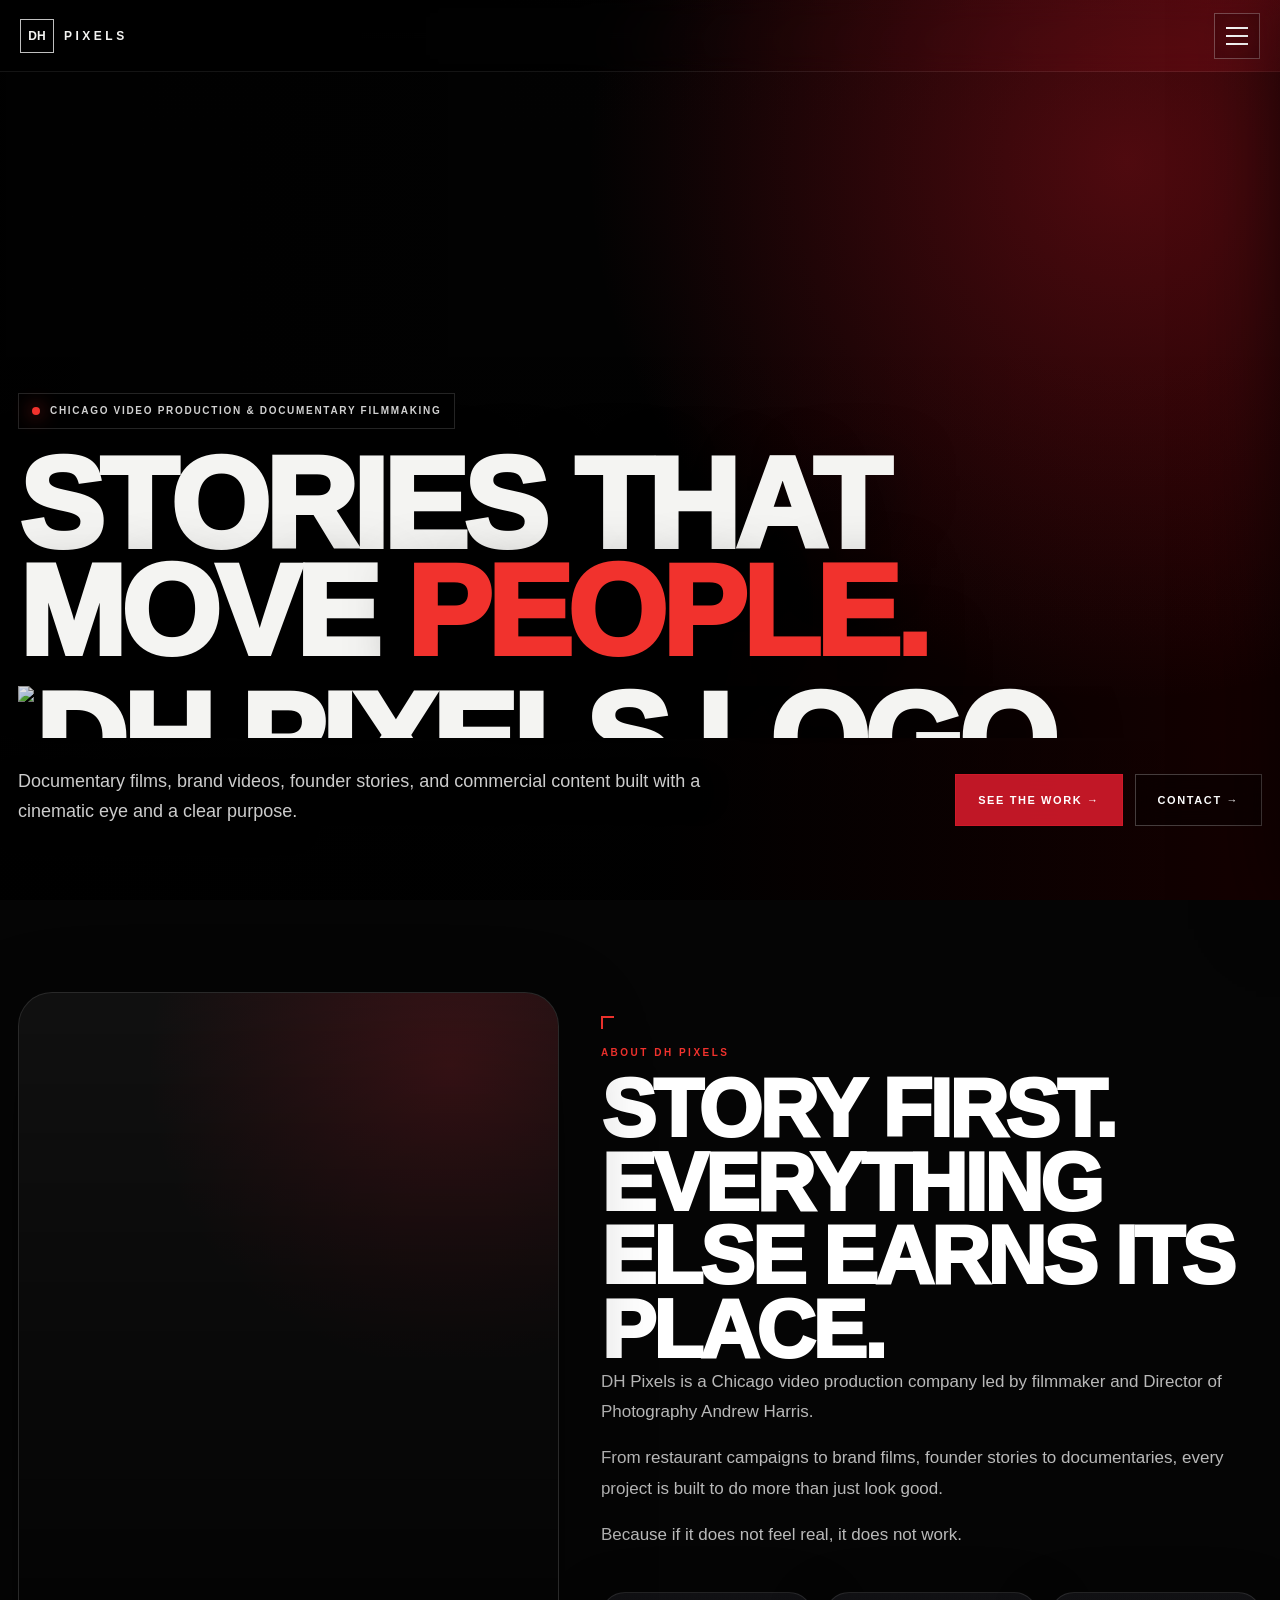
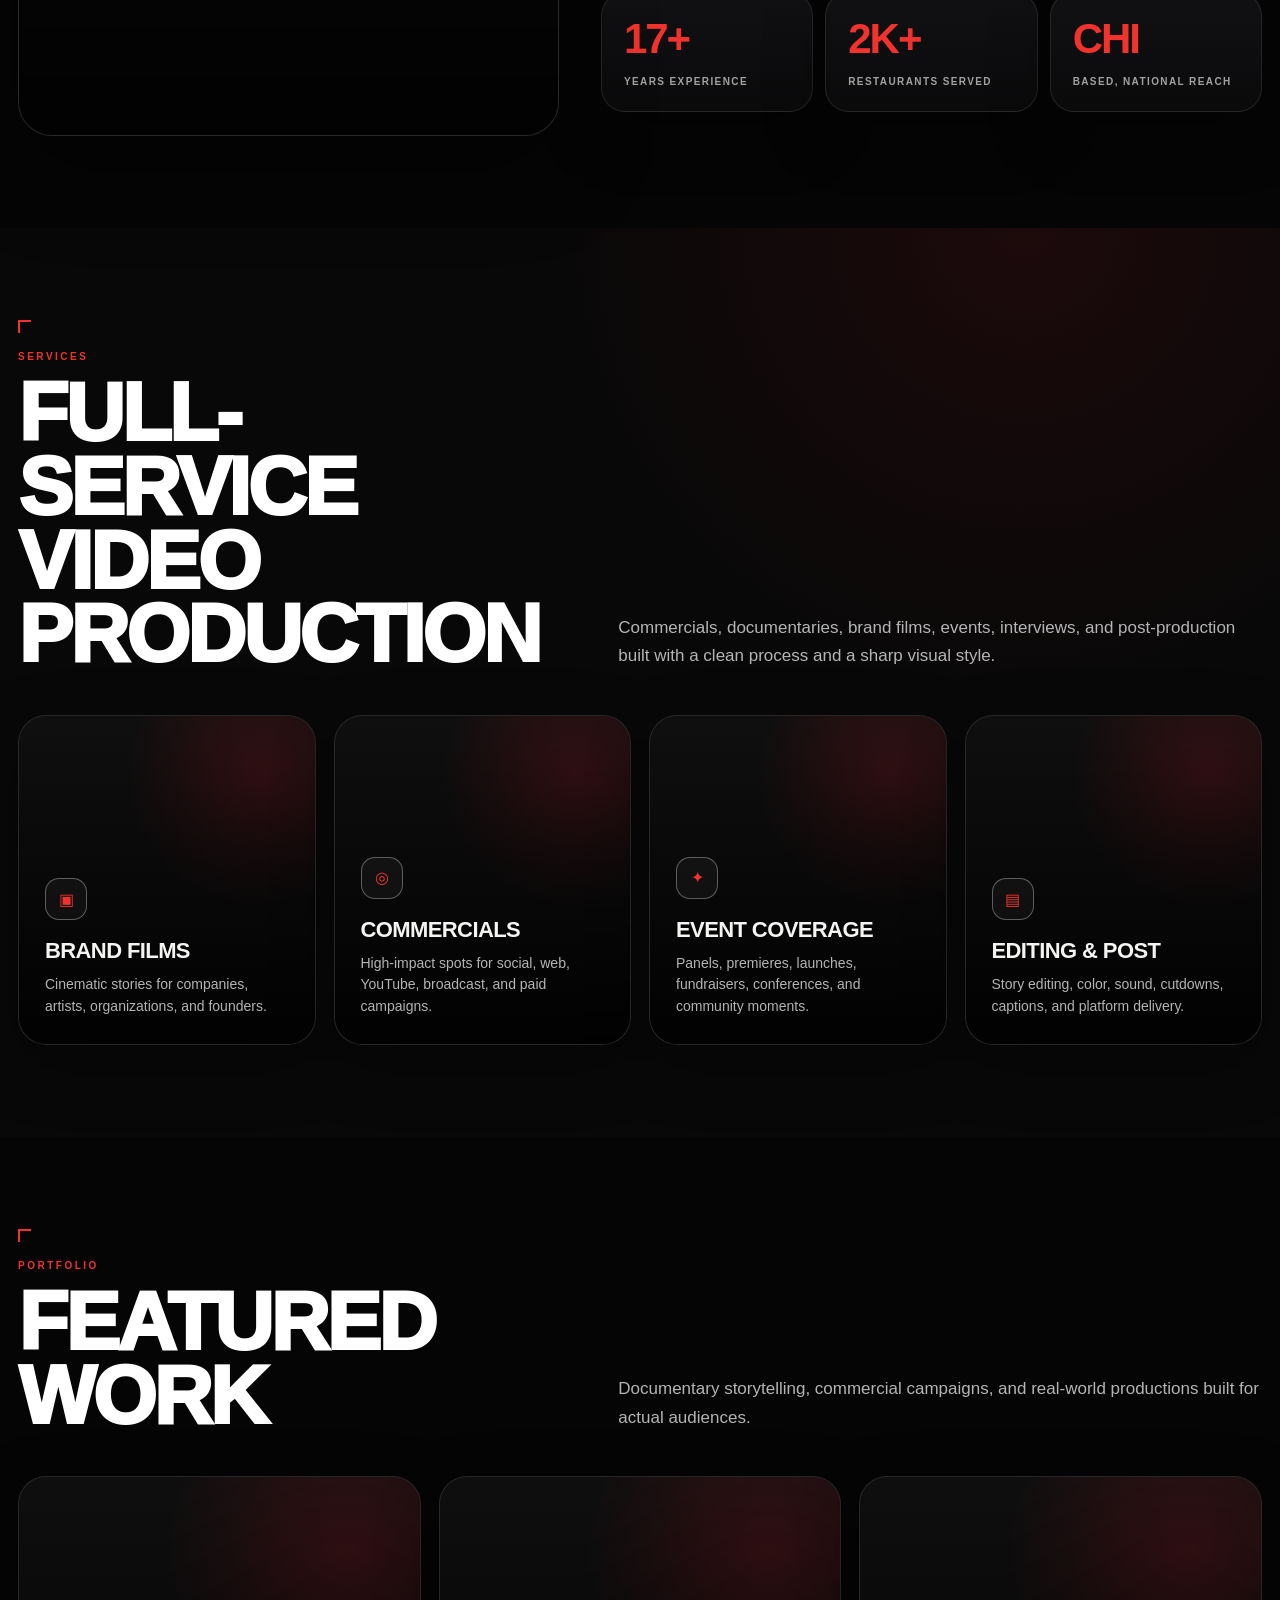
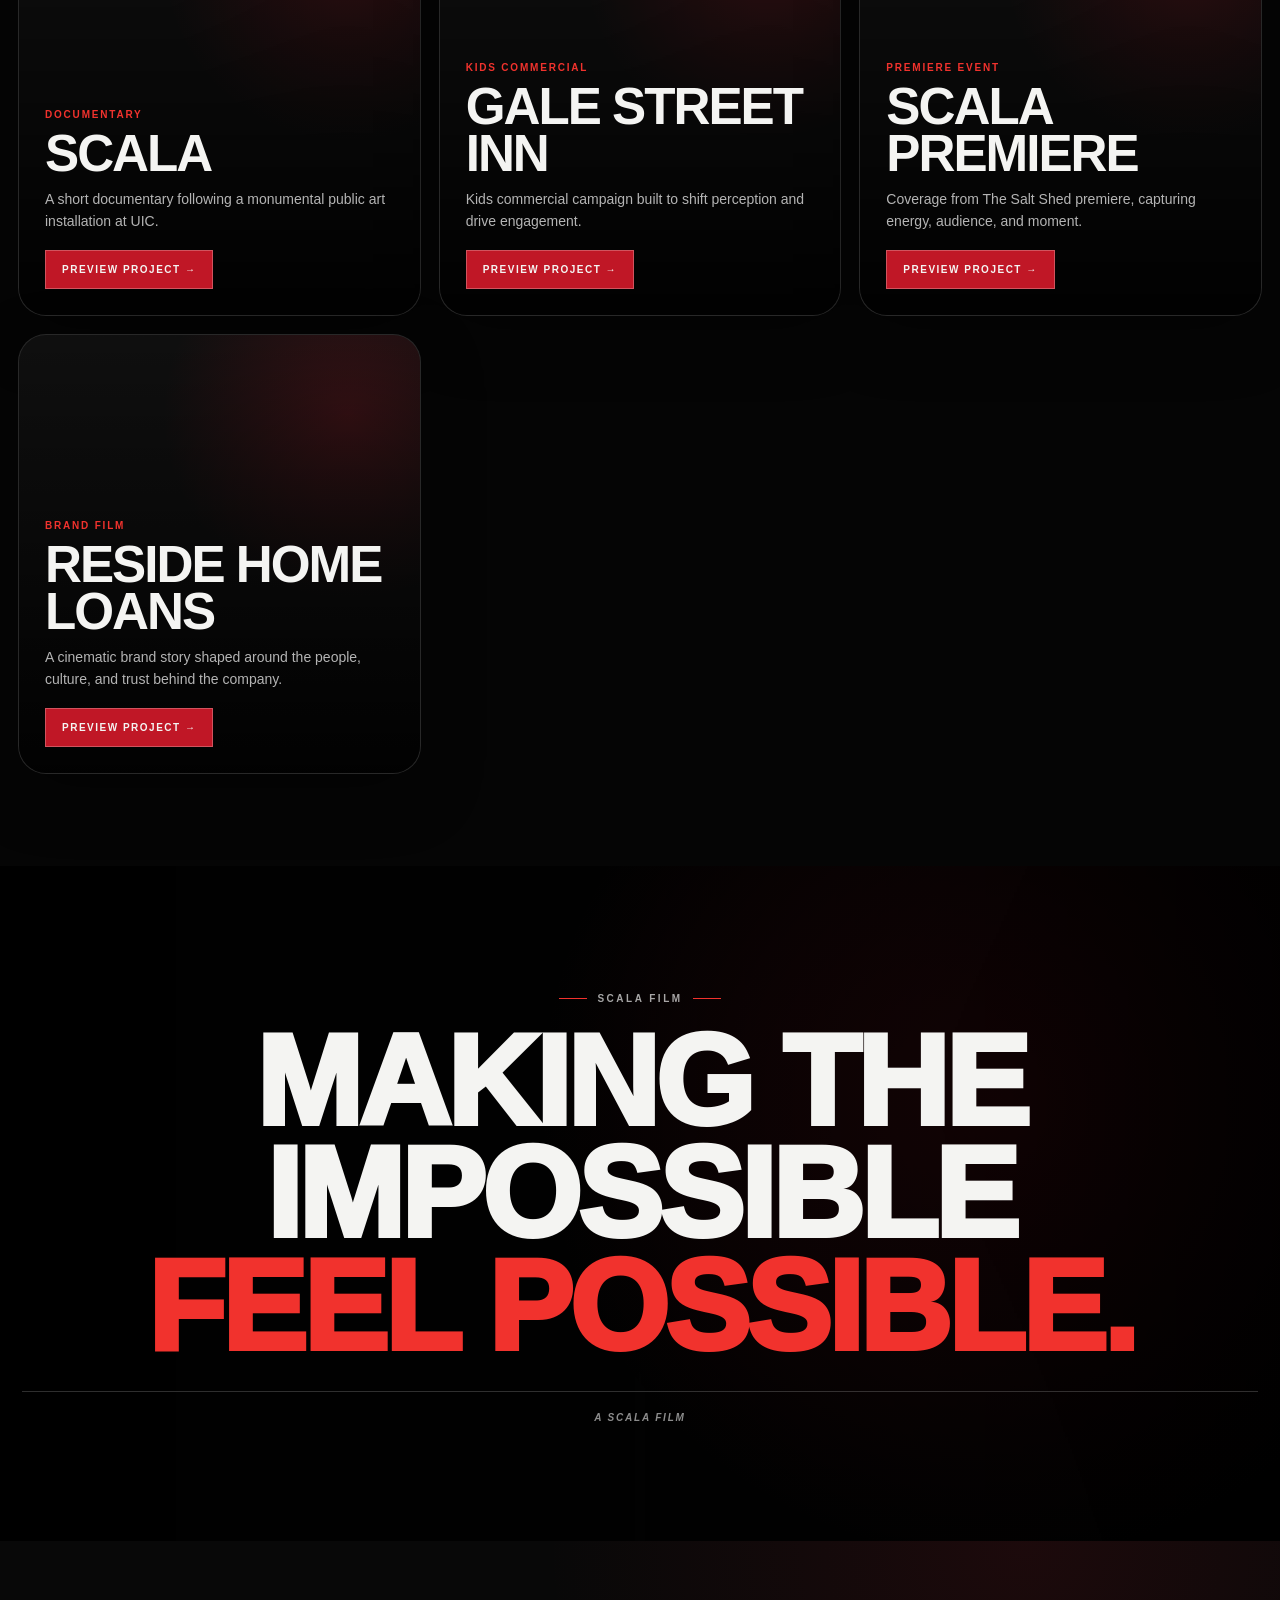
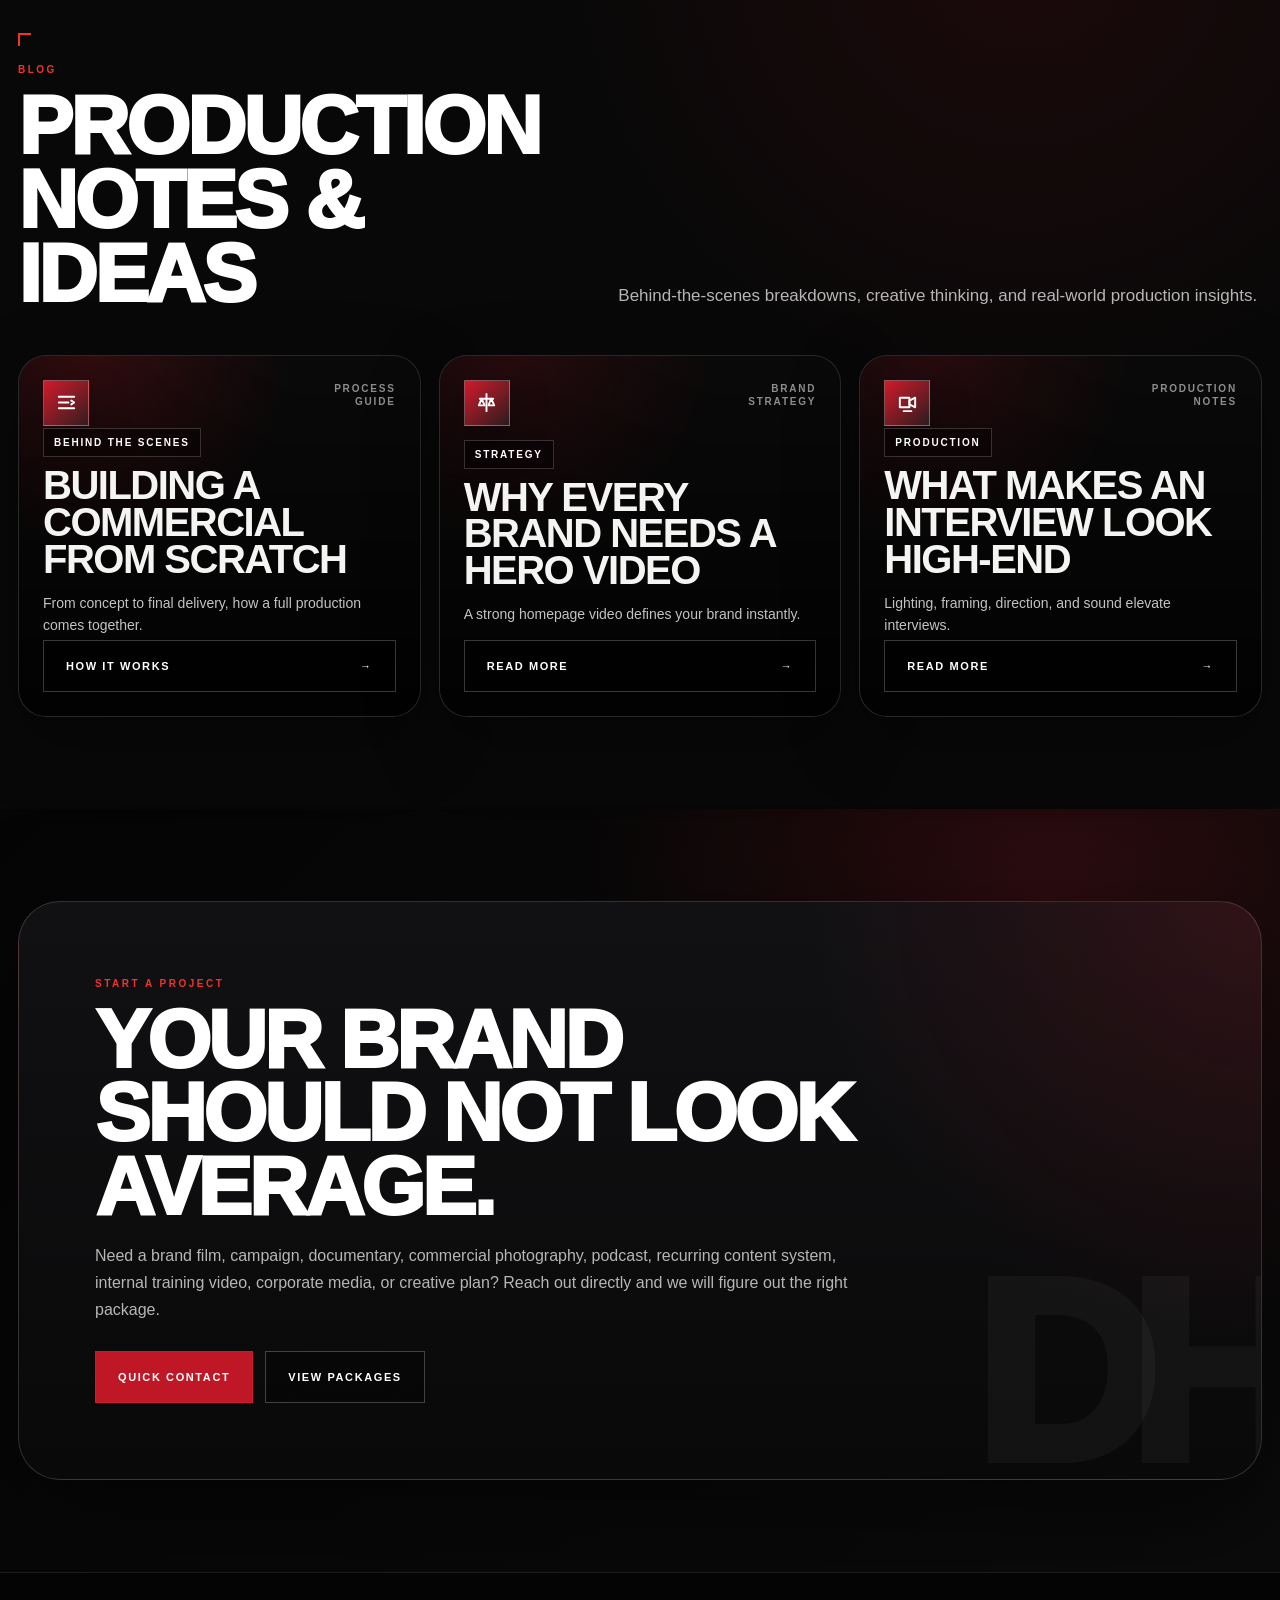
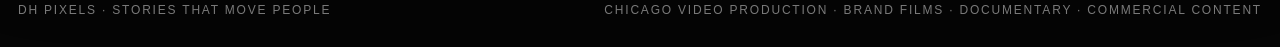
==== commit 47b60e25: "Add files via upload" ====
--- a/index.html
+++ b/index.html
@@ -9,1790 +9,235 @@
 <style>
 :root{
   --black:#050505;
-  --dark:#090909;
-  --panel:#101010;
-  --white:#ffffff;
-  --muted:rgba(255,255,255,.68);
-  --line:rgba(255,255,255,.1);
-  --red:#f1322d;
+  --ink:#0e0e10;
+  --ink2:#111114;
+  --ink3:#17171a;
+  --white:#f4f4f2;
+  --muted:rgba(255,255,255,.70);
+  --soft:rgba(255,255,255,.48);
+  --line:rgba(255,255,255,.10);
+  --lineStrong:rgba(255,255,255,.16);
+  --red:#d11a2a;
+  --redBright:#f1322d;
+  --redSoft:rgba(209,26,42,.14);
+  --shadow:0 32px 90px rgba(0,0,0,.45);
   --max:1320px;
 }
 
-*{
-  margin:0;
-  padding:0;
-  box-sizing:border-box;
-}
-
-html{
-  width:100%;
-  min-height:100%;
-  scroll-behavior:smooth;
-  background:var(--black);
-}
-
+*{margin:0;padding:0;box-sizing:border-box}
+html{scroll-behavior:smooth;background:var(--black)}
 body{
-  width:100%;
-  min-height:100%;
-  background:var(--black);
+  background:
+    radial-gradient(circle at 86% 8%,rgba(209,26,42,.12),transparent 34rem),
+    radial-gradient(circle at 8% 14%,rgba(255,255,255,.035),transparent 28rem),
+    #050505;
   color:var(--white);
   font-family:Arial, Helvetica, sans-serif;
   overflow-x:hidden;
   -webkit-font-smoothing:antialiased;
   text-rendering:optimizeLegibility;
 }
-
-a{
-  color:inherit;
-  text-decoration:none;
-}
-
-img,
-video{
-  max-width:100%;
-  display:block;
-}
-
-/* HERO */
-
-.hero-shell{
-  position:relative;
-  width:100%;
-  min-height:100vh;
-  overflow:hidden;
-  background:#050505;
-  isolation:isolate;
-}
-
-.hero-shell video{
-  position:absolute;
-  inset:0;
-  width:100%;
-  height:100%;
-  object-fit:cover;
-  z-index:-4;
-  transform:scale(1.05);
-  filter:contrast(1.12) brightness(.68) saturate(.95);
-}
-
-.hero-shell:before{
-  content:"";
-  position:absolute;
-  inset:0;
-  z-index:-3;
-  background:
-    radial-gradient(circle at 88% 18%, rgba(241,50,45,.38), transparent 40%),
-    linear-gradient(90deg, rgba(0,0,0,.8) 0%, rgba(0,0,0,.44) 52%, rgba(35,0,0,.5) 100%),
-    linear-gradient(180deg, rgba(0,0,0,.14) 0%, rgba(0,0,0,.28) 45%, rgba(0,0,0,.82) 100%);
-}
-
-.hero-shell:after{
-  content:"";
-  position:absolute;
-  inset:0;
-  z-index:-2;
-  background-image:
-    linear-gradient(rgba(255,255,255,.035) 1px, transparent 1px),
-    linear-gradient(90deg, rgba(255,255,255,.035) 1px, transparent 1px);
-  background-size:72px 72px;
-  opacity:.07;
-}
+a{color:inherit;text-decoration:none}
+img,video{max-width:100%;display:block}
+.wrap{width:min(var(--max),calc(100% - 36px));margin:0 auto}
 
 /* NAV */
-
 .nav{
   position:absolute;
   top:0;
   left:0;
   width:100%;
   height:72px;
-  z-index:30;
+  z-index:120;
   padding:14px 20px;
   display:flex;
   align-items:center;
   justify-content:space-between;
-  background:
-    linear-gradient(90deg, rgba(0,0,0,.42), rgba(0,0,0,.12) 52%, rgba(241,50,45,.22));
+  background:linear-gradient(90deg, rgba(0,0,0,.52), rgba(0,0,0,.18) 52%, rgba(209,26,42,.18));
   backdrop-filter:blur(12px);
   -webkit-backdrop-filter:blur(12px);
   border-bottom:1px solid rgba(255,255,255,.08);
 }
-
-.brand{
-  display:flex;
-  align-items:center;
-  gap:10px;
-  text-transform:uppercase;
-  font-weight:900;
-  letter-spacing:3.5px;
-  font-size:12px;
-}
-
-.brand-mark{
-  width:34px;
-  height:34px;
-  display:grid;
-  place-items:center;
-  border:1px solid rgba(255,255,255,.75);
-  background:rgba(0,0,0,.2);
-  backdrop-filter:blur(10px);
-  letter-spacing:0;
-}
-
-/* MENU */
-
-.menu-check{
-  position:fixed;
-  opacity:0;
-  pointer-events:none;
-}
-
-.menu-button{
-  width:46px;
-  height:46px;
-  border:1px solid rgba(255,255,255,.28);
-  background:rgba(0,0,0,.22);
-  backdrop-filter:blur(14px);
-  -webkit-backdrop-filter:blur(14px);
-  display:grid;
-  place-items:center;
-  cursor:pointer;
-  transition:.25s ease;
-}
-
-.menu-button:hover{
-  background:rgba(241,50,45,.9);
-  border-color:rgba(241,50,45,.95);
-}
-
-.menu-lines{
-  width:22px;
-  display:grid;
-  gap:6px;
-}
-
-.menu-lines span{
-  height:2px;
-  background:#fff;
-  display:block;
-}
-
-.menu-overlay{
-  position:fixed;
-  inset:0;
-  z-index:80;
-  background:rgba(0,0,0,.74);
-  backdrop-filter:blur(12px);
-  opacity:0;
-  pointer-events:none;
-  transition:.3s ease;
-}
-
-.side-menu{
-  position:fixed;
-  top:0;
-  right:0;
-  z-index:90;
-  width:min(600px,92vw);
-  height:100vh;
-  padding:22px;
-  background:
-    radial-gradient(circle at 90% 10%, rgba(241,50,45,.2), transparent 38%),
-    linear-gradient(135deg, rgba(241,50,45,.13), rgba(0,0,0,0) 42%),
-    #070707;
-  border-left:1px solid rgba(255,255,255,.12);
-  box-shadow:-25px 0 80px rgba(0,0,0,.7);
-  transform:translateX(105%);
-  transition:.4s cubic-bezier(.19,1,.22,1);
-  overflow-y:auto;
-}
-
-.menu-check:checked ~ .menu-overlay{
-  opacity:1;
-  pointer-events:auto;
-}
-
-.menu-check:checked ~ .side-menu{
-  transform:translateX(0);
-}
-
-body:has(.menu-check:checked){
-  overflow:hidden;
-  touch-action:none;
-}
-
-.menu-button,
-.close-button,
-.menu-overlay,
-.side-link{
-  -webkit-tap-highlight-color:transparent;
-}
-
-.side-head{
-  display:flex;
-  justify-content:space-between;
-  gap:18px;
-  margin-bottom:22px;
-}
-
-.side-kicker{
-  font-size:10px;
-  letter-spacing:2.4px;
-  text-transform:uppercase;
-  color:rgba(255,255,255,.58);
-  font-weight:900;
-}
-
-.side-title{
-  margin-top:8px;
-  font-size:34px;
-  line-height:.95;
-  text-transform:uppercase;
-  letter-spacing:-1px;
-  font-weight:950;
-}
-
-.close-button{
-  width:46px;
-  height:46px;
-  border:1px solid rgba(255,255,255,.2);
-  display:grid;
-  place-items:center;
-  font-size:30px;
-  cursor:pointer;
-  transition:.25s ease;
-}
-
-.close-button:hover{
-  background:var(--red);
-  border-color:var(--red);
-}
-
-.side-grid{
-  display:grid;
-  gap:10px;
-}
-
-.side-link{
-  min-height:76px;
-  display:grid;
-  grid-template-columns:44px 1fr;
-  gap:14px;
-  align-items:center;
-  padding:14px;
-  border:1px solid rgba(255,255,255,.1);
-  background:rgba(255,255,255,.035);
-  transition:.25s ease;
-}
-
-.side-link:hover{
-  background:rgba(241,50,45,.12);
-  border-color:rgba(241,50,45,.65);
-}
-
-.side-icon{
-  width:44px;
-  height:44px;
-  display:grid;
-  place-items:center;
-  border:1px solid rgba(255,255,255,.14);
-  color:var(--red);
-  font-size:20px;
-}
-
-.side-link strong{
-  display:block;
-  font-size:24px;
-  line-height:1;
-  text-transform:uppercase;
-  letter-spacing:-.6px;
-}
-
-.side-link span{
-  display:block;
-  margin-top:6px;
-  font-size:10px;
-  letter-spacing:1.2px;
-  text-transform:uppercase;
-  color:rgba(255,255,255,.55);
-}
-
-.side-footer{
-  margin-top:22px;
-  padding-top:20px;
-  border-top:1px solid rgba(255,255,255,.12);
-  color:rgba(255,255,255,.72);
-  line-height:1.75;
-  font-size:13px;
-}
-
-.call-cta{
-  display:inline-flex;
-  margin-top:14px;
-  padding:12px 16px;
-  border:1px solid rgba(255,255,255,.46);
-  text-transform:uppercase;
-  font-size:10px;
-  letter-spacing:1.5px;
-  font-weight:900;
-}
-
-/* HERO CONTENT */
-
-.hero-content{
-  position:relative;
-  z-index:10;
-  min-height:100vh;
-  display:flex;
-  align-items:flex-end;
-  padding:108px 22px 38px;
-}
-
-.hero-inner{
-  width:100%;
-  max-width:var(--max);
-}
-
-.kicker-row{
-  display:inline-flex;
-  align-items:center;
-  gap:10px;
-  padding:9px 11px;
-  border:1px solid rgba(255,255,255,.12);
-  background:rgba(0,0,0,.24);
-  backdrop-filter:blur(18px);
-  -webkit-backdrop-filter:blur(18px);
-  margin-bottom:18px;
-}
-
-.kicker-dot{
-  width:7px;
-  height:7px;
-  background:var(--red);
-  border-radius:50%;
-  box-shadow:0 0 18px rgba(241,50,45,.9);
-  flex:0 0 auto;
-}
-
-.kicker{
-  font-size:9px;
-  letter-spacing:1.4px;
-  line-height:1.35;
-  text-transform:uppercase;
-  font-weight:900;
-}
-
-h1{
-  max-width:1160px;
-  font-size:clamp(48px,15vw,76px);
-  line-height:.88;
-  letter-spacing:-2.4px;
-  text-transform:uppercase;
-  font-weight:950;
-  text-shadow:0 18px 60px rgba(0,0,0,.68);
-}
-
-.red-line{
-  color:var(--red);
-}
-
-.hero-logo{
-  display:block;
-  height:38px;
-  margin:14px 0 0;
-}
-
-.hero-bottom{
-  margin-top:22px;
-  display:grid;
-  gap:20px;
-}
-
-.hero-copy{
-  max-width:760px;
-  color:rgba(255,255,255,.8);
-  line-height:1.55;
-  font-size:14px;
-  text-shadow:0 10px 30px rgba(0,0,0,.65);
-}
-
-.hero-actions{
-  display:grid;
-  gap:10px;
-}
-
-.btn{
-  width:100%;
-  display:flex;
-  align-items:center;
-  justify-content:center;
-  border:1px solid rgba(255,255,255,.24);
-  padding:15px 18px;
-  font-size:10px;
-  letter-spacing:1.5px;
-  text-transform:uppercase;
-  font-weight:900;
-  background:rgba(0,0,0,.24);
-  backdrop-filter:blur(14px);
-  -webkit-backdrop-filter:blur(14px);
-  transition:.25s ease;
-}
-
-.btn.primary{
-  background:rgba(241,50,45,.88);
-  border-color:rgba(241,50,45,.95);
-}
-
-.btn:hover{
-  background:#fff;
-  color:#050505;
-  border-color:#fff;
-}
+.brand{display:flex;align-items:center;gap:10px;text-transform:uppercase;font-weight:900;letter-spacing:3.5px;font-size:12px}
+.brand-mark{width:34px;height:34px;display:grid;place-items:center;border:1px solid rgba(255,255,255,.75);background:rgba(0,0,0,.2);letter-spacing:0}
+.menu-check{position:fixed;opacity:0;pointer-events:none}
+.menu-button{width:46px;height:46px;border:1px solid rgba(255,255,255,.28);background:rgba(0,0,0,.22);backdrop-filter:blur(14px);-webkit-backdrop-filter:blur(14px);display:grid;place-items:center;cursor:pointer;transition:.25s ease}
+.menu-button:hover,.close-button:hover{background:var(--red);border-color:var(--red)}
+.menu-lines{width:22px;display:grid;gap:6px}
+.menu-lines span{height:2px;background:#fff;display:block}
+.menu-overlay{position:fixed;inset:0;z-index:180;background:rgba(0,0,0,.74);backdrop-filter:blur(12px);-webkit-backdrop-filter:blur(12px);opacity:0;pointer-events:none;transition:.3s ease}
+.side-menu{position:fixed;top:0;right:0;z-index:190;width:min(600px,92vw);height:100vh;padding:22px;background:radial-gradient(circle at 90% 10%, rgba(209,26,42,.2), transparent 38%),linear-gradient(135deg, rgba(209,26,42,.13), rgba(0,0,0,0) 42%),#070707;border-left:1px solid rgba(255,255,255,.12);box-shadow:-25px 0 80px rgba(0,0,0,.7);transform:translateX(105%);transition:.4s cubic-bezier(.19,1,.22,1);overflow-y:auto}
+.menu-check:checked ~ .menu-overlay{opacity:1;pointer-events:auto}
+.menu-check:checked ~ .side-menu{transform:translateX(0)}
+.side-head{display:flex;justify-content:space-between;gap:18px;margin-bottom:22px}
+.side-kicker{font-size:10px;letter-spacing:2.4px;text-transform:uppercase;color:rgba(255,255,255,.58);font-weight:900}
+.side-title{margin-top:8px;font-size:34px;line-height:.95;text-transform:uppercase;letter-spacing:-1px;font-weight:950}
+.close-button{width:46px;height:46px;border:1px solid rgba(255,255,255,.2);display:grid;place-items:center;font-size:30px;cursor:pointer;transition:.25s ease}
+.side-grid{display:grid;gap:10px}
+.side-link{min-height:76px;display:grid;grid-template-columns:44px 1fr;gap:14px;align-items:center;padding:14px;border:1px solid rgba(255,255,255,.1);background:rgba(255,255,255,.035);transition:.25s ease}
+.side-link:hover{background:rgba(209,26,42,.12);border-color:rgba(209,26,42,.65)}
+.side-icon{width:44px;height:44px;display:grid;place-items:center;border:1px solid rgba(255,255,255,.14);color:var(--redBright);font-size:20px}
+.side-link strong{display:block;font-size:24px;line-height:1;text-transform:uppercase;letter-spacing:-.6px}
+.side-link span{display:block;margin-top:6px;font-size:10px;letter-spacing:1.2px;text-transform:uppercase;color:rgba(255,255,255,.55)}
+.side-footer{margin-top:22px;padding-top:20px;border-top:1px solid rgba(255,255,255,.12);color:rgba(255,255,255,.72);line-height:1.75;font-size:13px}
+.call-cta{display:inline-flex;margin-top:14px;padding:12px 16px;border:1px solid rgba(255,255,255,.46);text-transform:uppercase;font-size:10px;letter-spacing:1.5px;font-weight:900}
+
+/* HERO */
+.hero-shell{position:relative;min-height:100vh;overflow:hidden;background:#050505;isolation:isolate}
+.hero-shell video{position:absolute;inset:0;width:100%;height:100%;object-fit:cover;z-index:-4;transform:scale(1.05);filter:contrast(1.12) brightness(.62) saturate(.92)}
+.hero-shell:before{content:"";position:absolute;inset:0;z-index:-3;background:radial-gradient(circle at 88% 18%, rgba(209,26,42,.32), transparent 40%),linear-gradient(90deg, rgba(0,0,0,.88) 0%, rgba(0,0,0,.50) 52%, rgba(35,0,0,.58) 100%),linear-gradient(180deg, rgba(0,0,0,.14) 0%, rgba(0,0,0,.32) 45%, rgba(0,0,0,.88) 100%)}
+.hero-shell:after{content:"";position:absolute;inset:0;z-index:-2;background-image:linear-gradient(rgba(255,255,255,.035) 1px, transparent 1px),linear-gradient(90deg, rgba(255,255,255,.035) 1px, transparent 1px);background-size:72px 72px;opacity:.07}
+.hero-content{position:relative;z-index:10;min-height:100vh;display:flex;align-items:flex-end;padding:140px 0 74px}
+.hero-inner{width:min(var(--max),calc(100% - 36px));margin:0 auto}
+.kicker-row{display:inline-flex;align-items:center;gap:10px;padding:10px 13px;border:1px solid rgba(255,255,255,.14);background:rgba(0,0,0,.32);backdrop-filter:blur(18px);-webkit-backdrop-filter:blur(18px);margin-bottom:22px}
+.kicker-dot{width:8px;height:8px;background:var(--redBright);border-radius:50%;box-shadow:0 0 18px rgba(241,50,45,.9);flex:0 0 auto}
+.kicker{font-size:10px;letter-spacing:1.7px;line-height:1.35;text-transform:uppercase;font-weight:900;color:rgba(255,255,255,.82)}
+h1{max-width:1180px;font-size:clamp(56px,10vw,146px);line-height:.84;letter-spacing:-5px;text-transform:uppercase;font-weight:950;text-shadow:0 18px 60px rgba(0,0,0,.68)}
+.red-line{color:var(--redBright)}
+.hero-logo{display:block;height:52px;margin:20px 0 0}
+.hero-bottom{margin-top:28px;display:grid;grid-template-columns:minmax(0,760px) auto;gap:44px;align-items:end}
+.hero-copy{max-width:760px;color:rgba(255,255,255,.80);line-height:1.68;font-size:18px;text-shadow:0 10px 30px rgba(0,0,0,.65)}
+.hero-actions{display:flex;justify-content:flex-end;align-items:center;flex-wrap:wrap;gap:12px;min-width:340px}
+.btn{display:inline-flex;align-items:center;justify-content:center;border:1px solid rgba(255,255,255,.24);padding:16px 22px;min-height:52px;font-size:11px;letter-spacing:1.6px;text-transform:uppercase;font-weight:900;background:rgba(0,0,0,.28);backdrop-filter:blur(14px);-webkit-backdrop-filter:blur(14px);transition:.25s ease;cursor:pointer;color:#fff;font-family:inherit}
+.btn.primary,.btn-red{background:rgba(209,26,42,.92);border-color:rgba(209,26,42,.95)}
+.btn:hover{background:#fff;color:#050505;border-color:#fff;transform:translateY(-2px)}
 
 /* SECTIONS */
-
-.section{
-  padding:64px 22px;
-  background:#050505;
-  display:flex;
-  justify-content:center;
-}
-
-.section.alt{
-  background:#090909;
-}
-
-.section-inner{
-  width:100%;
-  max-width:var(--max);
-}
-
-.mark{
-  width:13px;
-  height:13px;
-  border-top:2px solid var(--red);
-  border-left:2px solid var(--red);
-  margin-bottom:18px;
-}
-
-.eyebrow{
-  font-size:10px;
-  letter-spacing:2.5px;
-  text-transform:uppercase;
-  color:rgba(255,255,255,.56);
-  font-weight:900;
-  margin-bottom:12px;
-}
-
-h2{
-  font-size:clamp(38px,12vw,58px);
-  line-height:.92;
-  text-transform:uppercase;
-  letter-spacing:-1.8px;
-  font-weight:950;
-}
-
-.section-copy{
-  margin-top:18px;
-  max-width:780px;
-  color:var(--muted);
-  line-height:1.65;
-  font-size:14px;
-}
-
-.about-grid{
-  display:grid;
-  gap:28px;
-}
-
-.about-photo{
-  position:relative;
-  overflow:hidden;
-  aspect-ratio:1/1.05;
-  border:1px solid rgba(255,255,255,.1);
-  background:#111;
-}
-
-.about-photo:before{
-  content:"";
-  position:absolute;
-  inset:0;
-  background:url('https://i.postimg.cc/zf8Y75s2/Brown-Simple-and-Minimalist-Cinema-House-Film-Production-Logo-You-Tube-Channel-Art-(2560-x-2560-px).jpg') center/cover no-repeat;
-  transform:scale(1.08);
-  opacity:.78;
-}
-
-.about-photo:after{
-  content:"";
-  position:absolute;
-  inset:0;
-  background:linear-gradient(180deg, rgba(0,0,0,.04), rgba(0,0,0,.92));
-}
-
-.about-text p{
-  color:rgba(255,255,255,.72);
-  line-height:1.7;
-  margin-bottom:16px;
-  font-size:14px;
-}
-
-.stats{
-  display:grid;
-  gap:12px;
-  margin-top:26px;
-}
-
-.stat{
-  border:1px solid rgba(255,255,255,.1);
-  background:rgba(255,255,255,.035);
-  padding:20px;
-}
-
-.stat strong{
-  display:block;
-  color:var(--red);
-  font-size:38px;
-  margin-bottom:8px;
-}
-
-.stat span{
-  color:rgba(255,255,255,.62);
-  font-size:10px;
-  letter-spacing:1.4px;
-  text-transform:uppercase;
-  font-weight:900;
-}
-
-.services-grid,
-.blog-grid,
-.grid{
-  display:grid;
-  gap:16px;
-  margin-top:28px;
-}
-
-.card,
-.work-card,
-.panel{
-  position:relative;
-  overflow:hidden;
-  min-height:250px;
-  padding:22px;
-  border:1px solid rgba(255,255,255,.09);
-  background:#101010;
-}
-
-.card{
-  display:flex;
-  align-items:flex-end;
-}
-
-.image-card:before,
-.work-card:before{
-  content:"";
-  position:absolute;
-  inset:0;
-  z-index:1;
-  background:
-    linear-gradient(180deg, rgba(0,0,0,.04), rgba(0,0,0,.92)),
-    radial-gradient(circle at 82% 18%, rgba(241,50,45,.22), transparent 38%);
-}
-
-.image-card:after,
-.work-card:after{
-  content:"";
-  position:absolute;
-  inset:0;
-  background-size:cover;
-  background-position:center;
-  opacity:.62;
-  transform:scale(1.03);
-}
-
-.card-content,
-.work-content{
-  position:relative;
-  z-index:2;
-}
-
-.icon-box{
-  width:36px;
-  height:36px;
-  display:grid;
-  place-items:center;
-  border:1px solid rgba(255,255,255,.42);
-  color:var(--red);
-  margin-bottom:18px;
-}
-
-.card h3,
-.panel h3{
-  font-size:18px;
-  text-transform:uppercase;
-  margin-bottom:10px;
-}
-
-.card p,
-.work-card p,
-.panel p{
-  color:rgba(255,255,255,.68);
-  line-height:1.5;
-  font-size:13px;
-}
-
-.service-1:after{
-  background-image:url('https://images.unsplash.com/photo-1516035069371-29a1b244cc32?auto=format&fit=crop&w=1200&q=80');
-}
-
-.service-2:after{
-  background-image:url('https://images.unsplash.com/photo-1485846234645-a62644f84728?auto=format&fit=crop&w=1200&q=80');
-}
-
-.service-3:after{
-  background-image:url('https://images.unsplash.com/photo-1524650359799-842906ca1c06?auto=format&fit=crop&w=1200&q=80');
-}
-
-.service-4:after{
-  background-image:url('https://images.unsplash.com/photo-1626379953822-baec19c3accd?auto=format&fit=crop&w=1200&q=80');
-}
-
-.work-card{
-  min-height:330px;
-  display:flex;
-  align-items:flex-end;
-}
-
-.tag{
-  position:relative;
-  z-index:2;
-  color:var(--red);
-  font-size:10px;
-  letter-spacing:1.8px;
-  text-transform:uppercase;
-  font-weight:900;
-  margin-bottom:10px;
-  display:block;
-}
-
-.work-card h3{
-  font-size:36px;
-  line-height:.92;
-  text-transform:uppercase;
-  margin-bottom:12px;
-}
-
-.work-1:after{
-  background-image:url('https://i.postimg.cc/wv0z7vB8/Screenshot-2026-05-04-at-12-01-42-PM.png');
-}
-
-.work-2:after{
-  background-image:url('https://i.postimg.cc/6qy8QCzZ/Screenshot-2026-05-04-at-11-40-08-AM.png');
-}
-
-.work-3:after{
-  background-image:url('https://i.postimg.cc/T2krjKcp/20260415-201445.jpg');
-}
-
-.work-4:after{
-  background-image:url('https://i.postimg.cc/sxGwvd45/DSC09539-(1).jpg');
-}
-
-.work-link{
-  display:inline-flex;
-  margin-top:18px;
-  padding:12px 15px;
-  border:1px solid rgba(255,255,255,.34);
-  background:rgba(241,50,45,.88);
-  font-size:10px;
-  letter-spacing:1.5px;
-  text-transform:uppercase;
-  font-weight:900;
-}
-
-/* QUOTE */
-
-.quote-section{
-  position:relative;
-  min-height:75vh;
-  display:flex;
-  align-items:center;
-  justify-content:center;
-  text-align:center;
-  padding:70px 22px;
-  overflow:hidden;
-}
-
-.quote-bg{
-  position:absolute;
-  inset:0;
-  background-image:url('https://i.postimg.cc/T2krjKcp/20260415-201445.jpg');
-  background-size:cover;
-  background-position:center;
-  transform:scale(1.06);
-}
-
-.quote-overlay{
-  position:absolute;
-  inset:0;
-  background:
-    linear-gradient(90deg, rgba(0,0,0,.84), rgba(0,0,0,.55), rgba(0,0,0,.84)),
-    radial-gradient(circle at 78% 35%, rgba(241,50,45,.3), transparent 42%);
-}
-
-.quote-inner{
-  position:relative;
-  z-index:2;
-}
-
-.quote-eyebrow{
-  display:inline-flex;
-  align-items:center;
-  gap:10px;
-  margin-bottom:22px;
-  font-size:10px;
-  letter-spacing:2.5px;
-  text-transform:uppercase;
-  font-weight:900;
-  color:rgba(255,255,255,.65);
-}
-
-.quote-eyebrow:before,
-.quote-eyebrow:after{
-  content:"";
-  width:28px;
-  height:1px;
-  background:var(--red);
-}
-
-.quote-text{
-  font-size:clamp(42px,12vw,64px);
-  line-height:.9;
-  letter-spacing:-2px;
-  font-weight:950;
-  text-transform:uppercase;
-}
-
-.quote-text span{
-  display:block;
-}
-
-.quote-text .red{
-  color:var(--red);
-}
-
-.quote-credit{
-  display:block;
-  margin-top:28px;
-  padding-top:20px;
-  border-top:1px solid rgba(255,255,255,.18);
-  color:rgba(255,255,255,.55);
-  letter-spacing:1.8px;
-  text-transform:uppercase;
-  font-size:10px;
-  font-weight:800;
-}
-
-/* BLOG */
-
-.panel{
-  min-height:220px;
-  display:flex;
-  flex-direction:column;
-  justify-content:space-between;
-}
-
-.panel .btn{
-  margin-top:22px;
-}
-
-.blog-card{
-  isolation:isolate;
-  min-height:340px;
-  padding:0;
-  border-color:rgba(255,255,255,.12);
-  background:#0b0b0b;
-  box-shadow:0 24px 70px rgba(0,0,0,.34);
-  transition:transform .25s ease, border-color .25s ease, background .25s ease;
-}
-
-.blog-card:before{
-  content:"";
-  position:absolute;
-  inset:0;
-  z-index:0;
-  background:
-    linear-gradient(180deg, rgba(0,0,0,.12), rgba(0,0,0,.92)),
-    radial-gradient(circle at 18% 0%, var(--blog-glow, rgba(241,50,45,.24)), transparent 42%),
-    var(--blog-image);
-  background-size:cover;
-  background-position:center;
-  opacity:.86;
-  transform:scale(1.02);
-}
-
-.blog-card:after{
-  content:"";
-  position:absolute;
-  inset:0;
-  z-index:1;
-  background:
-    linear-gradient(90deg, rgba(255,255,255,.055) 1px, transparent 1px),
-    linear-gradient(rgba(255,255,255,.045) 1px, transparent 1px);
-  background-size:38px 38px;
-  opacity:.12;
-  pointer-events:none;
-}
-
-.blog-card:hover{
-  transform:translateY(-6px);
-  border-color:rgba(255,255,255,.26);
-  background:#121212;
-}
-
-.blog-card-inner{
-  position:relative;
-  z-index:2;
-  min-height:inherit;
-  display:flex;
-  flex-direction:column;
-  justify-content:space-between;
-  padding:24px;
-}
-
-.blog-top{
-  display:flex;
-  align-items:flex-start;
-  justify-content:space-between;
-  gap:16px;
-}
-
-.blog-icon{
-  width:46px;
-  height:46px;
-  display:grid;
-  place-items:center;
-  border:1px solid rgba(255,255,255,.24);
-  background:linear-gradient(135deg, var(--blog-accent, #f1322d), rgba(255,255,255,.08));
-  color:#fff;
-  box-shadow:0 16px 38px rgba(0,0,0,.34);
-}
-
-.blog-icon svg{
-  width:23px;
-  height:23px;
-  display:block;
-  stroke:currentColor;
-  stroke-width:2;
-  stroke-linecap:round;
-  stroke-linejoin:round;
-  fill:none;
-}
-
-.blog-meta{
-  padding-top:2px;
-  color:rgba(255,255,255,.54);
-  font-size:10px;
-  font-weight:900;
-  letter-spacing:1.8px;
-  line-height:1.35;
-  text-align:right;
-  text-transform:uppercase;
-}
-
-.blog-card .tag{
-  color:#fff;
-  display:inline-flex;
-  width:max-content;
-  padding:8px 10px;
-  border:1px solid rgba(255,255,255,.18);
-  background:rgba(0,0,0,.34);
-  backdrop-filter:blur(12px);
-  -webkit-backdrop-filter:blur(12px);
-}
-
-.blog-card h3{
-  max-width:340px;
-  font-size:clamp(26px,3.2vw,38px);
-  line-height:.92;
-  letter-spacing:-1.5px;
-  text-transform:uppercase;
-  margin:0 0 14px;
-}
-
-.blog-card p{
-  max-width:340px;
-  font-size:14px;
-  line-height:1.62;
-  color:rgba(255,255,255,.76);
-}
-
-.blog-card .btn{
-  width:100%;
-  justify-content:space-between;
-  border-color:rgba(255,255,255,.22);
-  background:rgba(0,0,0,.44);
-}
-
-.blog-card .btn:hover{
-  background:#fff;
-  border-color:#fff;
-}
-
-.blog-1{
-  --blog-accent:#f1322d;
-  --blog-glow:rgba(241,50,45,.28);
-  --blog-image:url('https://i.postimg.cc/6qy8QCzZ/Screenshot-2026-05-04-at-11-40-08-AM.png');
-}
-
-.blog-2{
-  --blog-accent:#d69b32;
-  --blog-glow:rgba(214,155,50,.22);
-  --blog-image:url('https://images.unsplash.com/photo-1497366754035-f200968a6e72?auto=format&fit=crop&w=1200&q=80');
-}
-
-.blog-3{
-  --blog-accent:#2f80ed;
-  --blog-glow:rgba(47,128,237,.22);
-  --blog-image:url('https://images.unsplash.com/photo-1516035069371-29a1b244cc32?auto=format&fit=crop&w=1200&q=80');
-}
-
-/* CONTACT */
-
-.contact-wrap{
-  padding:70px 22px;
-  display:flex;
-  justify-content:center;
-  background:
-    radial-gradient(circle at 82% 12%, rgba(241,50,45,.24), transparent 38%),
-    linear-gradient(135deg, #050505, #0b0b0b);
-}
-
-.contact-card{
-  width:100%;
-  max-width:var(--max);
-  border:1px solid rgba(255,255,255,.12);
-  background:
-    linear-gradient(135deg, rgba(241,50,45,.14), rgba(255,255,255,0) 38%),
-    #0f0f0f;
-  padding:26px;
-  overflow:hidden;
-}
-
-.copy{
-  color:rgba(255,255,255,.68);
-  line-height:1.7;
-  margin-top:18px;
-  margin-bottom:26px;
-  font-size:14px;
-}
-
-.bottom-row{
-  margin-top:28px;
-  padding-top:18px;
-  border-top:1px solid rgba(255,255,255,.13);
-  display:flex;
-  justify-content:space-between;
-  align-items:center;
-  gap:16px;
-}
-
-.arrow{
-  width:42px;
-  height:42px;
-  display:grid;
-  place-items:center;
-  border:1px solid rgba(255,255,255,.2);
-  color:var(--red);
-  font-size:24px;
-  flex:0 0 auto;
-}
-
-@media(min-width:760px){
-  .nav{
-    height:82px;
-    padding:18px 5vw;
-  }
-
-  .brand{
-    gap:12px;
-    letter-spacing:5px;
-    font-size:14px;
-  }
-
-  .brand-mark{
-    width:38px;
-    height:38px;
-  }
-
-  .menu-button{
-    width:50px;
-    height:50px;
-  }
-
-  .side-menu{
-    padding:30px;
-  }
-
-  .side-title{
-    font-size:clamp(38px,4vw,48px);
-  }
-
-  .side-link{
-    grid-template-columns:48px 1fr;
-    min-height:82px;
-    padding:16px;
-  }
-
-  .side-icon{
-    width:48px;
-    height:48px;
-  }
-
-  .side-link strong{
-    font-size:clamp(24px,3vw,32px);
-  }
-
-  .hero-content{
-    min-height:100vh;
-    padding:150px 5vw 72px;
-  }
-
-  .hero-bottom{
-    grid-template-columns:minmax(0,760px) auto;
-    gap:44px;
-    align-items:end;
-    margin-top:28px;
-  }
-
-  .hero-copy{
-    max-width:760px;
-    font-size:18px;
-    line-height:1.68;
-  }
-
-  .hero-actions{
-    min-width:340px;
-    display:flex;
-    justify-content:flex-end;
-    align-items:center;
-    flex-wrap:wrap;
-    gap:12px;
-  }
-
-  .btn{
-    width:auto;
-    min-width:170px;
-    padding:15px 22px;
-    font-size:11px;
-  }
-
-  h1{
-    font-size:clamp(76px,8.8vw,146px);
-    line-height:.84;
-    letter-spacing:-5px;
-  }
-
-  .hero-logo{
-    height:52px;
-    margin-top:20px;
-  }
-
-  .section{
-    padding:86px 5vw;
-  }
-
-  .section-copy{
-    font-size:16px;
-  }
-
-  h2{
-    font-size:clamp(50px,5vw,86px);
-    line-height:.9;
-    letter-spacing:-2.8px;
-  }
-
-  .about-grid{
-    grid-template-columns:.92fr 1.08fr;
-    gap:44px;
-    align-items:stretch;
-  }
-
-  .about-photo{
-    min-height:620px;
-    aspect-ratio:auto;
-  }
-
-  .about-text{
-    padding:22px 0;
-    display:flex;
-    flex-direction:column;
-    justify-content:center;
-  }
-
-  .about-text p{
-    font-size:17px;
-    line-height:1.78;
-  }
-
-  .stats{
-    grid-template-columns:repeat(3,1fr);
-  }
-
-  .services-grid{
-    grid-template-columns:repeat(4,1fr);
-    gap:18px;
-    margin-top:36px;
-  }
-
-  .blog-grid,
-  .grid{
-    grid-template-columns:repeat(3,1fr);
-    gap:18px;
-    margin-top:36px;
-  }
-
-  .card,
-  .panel{
-    min-height:320px;
-    padding:26px;
-  }
-
-  .blog-card{
-    padding:0;
-  }
-
-  .work-card{
-    min-height:430px;
-    padding:28px;
-  }
-
-  .work-card h3{
-    font-size:44px;
-  }
-
-  .quote-section{
-    min-height:82vh;
-    padding:100px 5vw;
-  }
-
-  .quote-text{
-    font-size:clamp(72px,8vw,128px);
-    letter-spacing:-4px;
-  }
-
-  .contact-wrap{
-    padding:90px 5vw;
-  }
-
-  .contact-card{
-    padding:42px;
-  }
-
-  .copy{
-    max-width:720px;
-    font-size:16px;
-  }
-}
-
-@media(max-width:1150px) and (min-width:760px){
-  .services-grid{
-    grid-template-columns:repeat(2,1fr);
-  }
-}
-
-@media(max-width:620px){
-  .hero-logo{
-    max-width:220px;
-    height:auto;
-  }
-}
-
-/* SHARED DH PIXELS MENU */
-.menu-check{
-  position:fixed;
-  opacity:0;
-  pointer-events:none;
-}
-
-.menu-overlay{
-  position:fixed;
-  inset:0;
-  z-index:80;
-  background:rgba(0,0,0,.74);
-  backdrop-filter:blur(12px);
-  -webkit-backdrop-filter:blur(12px);
-  opacity:0;
-  pointer-events:none;
-  transition:.3s ease;
-}
-
-.side-menu{
-  position:fixed;
-  top:0;
-  right:0;
-  z-index:90;
-  width:min(600px,92vw);
-  height:100vh;
-  padding:22px;
-  background:
-    radial-gradient(circle at 90% 10%, rgba(241,50,45,.2), transparent 38%),
-    linear-gradient(135deg, rgba(241,50,45,.13), rgba(0,0,0,0) 42%),
-    #070707;
-  border-left:1px solid rgba(255,255,255,.12);
-  box-shadow:-25px 0 80px rgba(0,0,0,.7);
-  transform:translateX(105%);
-  transition:.4s cubic-bezier(.19,1,.22,1);
-  overflow-y:auto;
-  font-family:Arial, Helvetica, sans-serif;
-}
-
-.menu-check:checked ~ .menu-overlay{
-  opacity:1;
-  pointer-events:auto;
-}
-
-.menu-check:checked ~ .side-menu{
-  transform:translateX(0);
-}
-
-.side-head{
-  display:flex;
-  justify-content:space-between;
-  gap:18px;
-  margin-bottom:22px;
-}
-
-.side-kicker{
-  font-size:10px;
-  letter-spacing:2.4px;
-  text-transform:uppercase;
-  color:rgba(255,255,255,.58);
-  font-weight:900;
-}
-
-.side-title{
-  margin-top:8px;
-  font-size:34px;
-  line-height:.95;
-  text-transform:uppercase;
-  letter-spacing:-1px;
-  font-weight:950;
-}
-
-.close-button{
-  width:46px;
-  height:46px;
-  border:1px solid rgba(255,255,255,.2);
-  display:grid;
-  place-items:center;
-  font-size:30px;
-  cursor:pointer;
-  transition:.25s ease;
-}
-
-.close-button:hover{
-  background:var(--red);
-  border-color:var(--red);
-}
-
-.side-grid{
-  display:grid;
-  gap:10px;
-}
-
-.side-link{
-  min-height:76px;
-  display:grid;
-  grid-template-columns:44px 1fr;
-  gap:14px;
-  align-items:center;
-  padding:14px;
-  border:1px solid rgba(255,255,255,.1);
-  background:rgba(255,255,255,.035);
-  transition:.25s ease;
-  color:#fff;
-  text-decoration:none;
-}
-
-.side-link:hover{
-  background:rgba(241,50,45,.12);
-  border-color:rgba(241,50,45,.65);
-}
-
-.side-icon{
-  width:44px;
-  height:44px;
-  display:grid;
-  place-items:center;
-  border:1px solid rgba(255,255,255,.14);
-  color:var(--red);
-  font-size:20px;
-}
-
-.side-link strong{
-  display:block;
-  font-size:24px;
-  line-height:1;
-  text-transform:uppercase;
-  letter-spacing:-.6px;
-}
-
-.side-link span{
-  display:block;
-  margin-top:6px;
-  font-size:10px;
-  letter-spacing:1.2px;
-  text-transform:uppercase;
-  color:rgba(255,255,255,.55);
-}
-
-.side-footer{
-  margin-top:22px;
-  padding-top:20px;
-  border-top:1px solid rgba(255,255,255,.12);
-  color:rgba(255,255,255,.72);
-  line-height:1.75;
-  font-size:13px;
-}
-
-.call-cta{
-  display:inline-flex;
-  margin-top:14px;
-  padding:12px 16px;
-  border:1px solid rgba(255,255,255,.46);
-  text-transform:uppercase;
-  font-size:10px;
-  letter-spacing:1.5px;
-  font-weight:900;
-  color:#fff;
-  text-decoration:none;
-}
-
-@media(max-width:620px){
-  .nav{
-    position:fixed;
-    height:66px;
-    padding:10px 14px;
-    z-index:120;
-  }
-
-  .brand{
-    min-width:0;
-    gap:8px;
-    letter-spacing:2px;
-    font-size:10px;
-  }
-
-  .brand-mark{
-    width:32px;
-    height:32px;
-    flex:0 0 auto;
-  }
-
-  .menu-button,
-  .close-button{
-    width:44px;
-    height:44px;
-    flex:0 0 auto;
-  }
-
-  .menu-overlay{
-    z-index:180;
-  }
-
-  .side-menu{
-    z-index:190;
-    width:100vw;
-    max-width:100vw;
-    height:100dvh;
-    padding:18px 14px max(18px, env(safe-area-inset-bottom));
-    border-left:0;
-    box-shadow:none;
-  }
-
-  .side-head{
-    align-items:flex-start;
-    margin-bottom:16px;
-  }
-
-  .side-title{
-    font-size:clamp(28px,10vw,36px);
-    letter-spacing:-.8px;
-  }
-
-  .side-grid{
-    gap:8px;
-  }
-
-  .side-link{
-    min-height:66px;
-    grid-template-columns:38px minmax(0,1fr);
-    gap:12px;
-    padding:12px;
-  }
-
-  .side-icon{
-    width:38px;
-    height:38px;
-    font-size:17px;
-  }
-
-  .side-link strong{
-    font-size:clamp(18px,6vw,23px);
-    overflow-wrap:anywhere;
-  }
-
-  .side-link span{
-    font-size:9px;
-    letter-spacing:.9px;
-  }
-
-  .side-footer{
-    margin-top:16px;
-    padding-top:16px;
-    font-size:12px;
-  }
-}
-
-
-/* SHARED DH PIXELS CONTACT FORM */
-.cinematic-form-card{
-  position:relative;
-  overflow:hidden;
-}
-
-.cinematic-form-card:before{
-  content:"";
-  position:absolute;
-  inset:0;
-  background:
-    radial-gradient(circle at 88% 10%, rgba(241,50,45,.28), transparent 36%),
-    linear-gradient(135deg, rgba(241,50,45,.12), rgba(255,255,255,0) 42%);
-  pointer-events:none;
-}
-
-.cinematic-form-card > *{
-  position:relative;
-  z-index:2;
-}
-
-.form-topline{
-  display:flex;
-  justify-content:space-between;
-  gap:20px;
-  align-items:flex-start;
-}
-
-.form-badge{
-  width:96px;
-  height:96px;
-  border:1px solid rgba(255,255,255,.16);
-  background:rgba(0,0,0,.28);
-  display:grid;
-  place-items:center;
-  text-align:center;
-  flex:0 0 auto;
-}
-
-.form-badge span{
-  display:block;
-  color:#fff;
-  font-size:30px;
-  font-weight:950;
-  line-height:1;
-}
-
-.form-badge small{
-  display:block;
-  margin-top:8px;
-  color:rgba(255,255,255,.55);
-  font-size:9px;
-  letter-spacing:1.4px;
-  text-transform:uppercase;
-  font-weight:900;
-}
-
-.project-form{
-  margin-top:30px;
-  display:grid;
-  gap:18px;
-}
-
-.form-grid{
-  display:grid;
-  gap:16px;
-}
-
-.form-field{
-  display:grid;
-  gap:8px;
-}
-
-.form-field label{
-  font-size:10px;
-  letter-spacing:1.7px;
-  text-transform:uppercase;
-  color:rgba(255,255,255,.7);
-  font-weight:900;
-}
-
-.form-field input,
-.form-field select,
-.form-field textarea{
-  width:100%;
-  border:1px solid rgba(255,255,255,.14);
-  background:rgba(0,0,0,.34);
-  color:#fff;
-  padding:15px 14px;
-  font-family:Arial, Helvetica, sans-serif;
-  font-size:14px;
-  outline:none;
-  border-radius:0;
-}
-
-.form-field input::placeholder,
-.form-field textarea::placeholder{
-  color:rgba(255,255,255,.38);
-}
-
-.form-field input:focus,
-.form-field select:focus,
-.form-field textarea:focus{
-  border-color:rgba(241,50,45,.9);
-  box-shadow:0 0 0 3px rgba(241,50,45,.14);
-}
-
-.form-field textarea{
-  resize:vertical;
-  min-height:160px;
-}
-
-.check-grid{
-  display:grid;
-  gap:10px;
-  padding:16px;
-  border:1px solid rgba(255,255,255,.12);
-  background:rgba(255,255,255,.035);
-}
-
-.check-grid label{
-  display:flex;
-  align-items:center;
-  gap:10px;
-  color:rgba(255,255,255,.75);
-  font-size:13px;
-  letter-spacing:0;
-  text-transform:none;
-  font-weight:700;
-}
-
-.check-grid input{
-  width:auto;
-  accent-color:#f1322d;
-}
-
-.form-submit{
-  width:100%;
-  border:1px solid rgba(241,50,45,.95);
-  background:rgba(241,50,45,.9);
-  color:#fff;
-  padding:18px 20px;
-  font-size:11px;
-  letter-spacing:1.7px;
-  text-transform:uppercase;
-  font-weight:950;
-  cursor:pointer;
-  transition:.25s ease;
-}
-
-.form-submit:hover{
-  background:#fff;
-  color:#050505;
-  border-color:#fff;
-}
-
-@media(min-width:760px){
-  .form-grid{
-    grid-template-columns:repeat(2,1fr);
-  }
-
-  .check-grid{
-    grid-template-columns:repeat(2,1fr);
-  }
-}
-
-@media(max-width:620px){
-  .form-topline{
-    display:block;
-  }
-
-  .form-badge{
-    margin-top:22px;
-    width:84px;
-    height:84px;
-  }
-}
-
-
-.hidden-field{display:none!important;}
-
+.section{padding:92px 0;background:#050505}
+.section.alt{background:radial-gradient(circle at 80% 0%, rgba(209,26,42,.10), transparent 30rem),#080808}
+.section-inner{width:min(var(--max),calc(100% - 36px));margin:0 auto}
+.section-head{display:grid;grid-template-columns:.92fr 1.08fr;gap:52px;align-items:end;margin-bottom:44px}
+.mark{width:13px;height:13px;border-top:2px solid var(--redBright);border-left:2px solid var(--redBright);margin-bottom:18px}
+.eyebrow{font-size:10px;letter-spacing:2.5px;text-transform:uppercase;color:var(--redBright);font-weight:900;margin-bottom:14px}
+h2{font-size:clamp(44px,6.4vw,88px);line-height:.9;text-transform:uppercase;letter-spacing:-3px;font-weight:950;color:#fff}
+.section-copy,.section-head p{color:var(--muted);line-height:1.68;font-size:17px;max-width:780px}
+.section-copy{margin-top:18px}
+
+.about-grid{display:grid;grid-template-columns:.9fr 1.1fr;gap:42px;align-items:stretch}
+.about-photo{position:relative;overflow:hidden;min-height:640px;border:1px solid var(--line);background:#111;border-radius:34px;box-shadow:var(--shadow)}
+.about-photo:before{content:"";position:absolute;inset:0;background:url('https://i.postimg.cc/zf8Y75s2/Brown-Simple-and-Minimalist-Cinema-House-Film-Production-Logo-You-Tube-Channel-Art-(2560-x-2560-px).jpg') center/cover no-repeat;transform:scale(1.08);opacity:.78}
+.about-photo:after{content:"";position:absolute;inset:0;background:linear-gradient(180deg, rgba(0,0,0,.04), rgba(0,0,0,.92)),radial-gradient(circle at 80% 10%, rgba(209,26,42,.22), transparent 38%)}
+.about-text{display:flex;flex-direction:column;justify-content:center;padding:24px 0}
+.about-text p{color:rgba(255,255,255,.72);line-height:1.78;margin-bottom:16px;font-size:17px}
+.stats{display:grid;grid-template-columns:repeat(3,1fr);gap:12px;margin-top:26px}
+.stat{border:1px solid var(--line);background:linear-gradient(180deg,#111114,#0a0a0b);padding:22px;border-radius:24px;box-shadow:0 20px 60px rgba(0,0,0,.35)}
+.stat strong{display:block;color:var(--redBright);font-size:42px;margin-bottom:8px;letter-spacing:-2px}
+.stat span{color:rgba(255,255,255,.62);font-size:10px;letter-spacing:1.4px;text-transform:uppercase;font-weight:900}
+
+.services-grid,.blog-grid,.grid{display:grid;grid-template-columns:repeat(4,1fr);gap:18px;margin-top:36px}
+.grid,.blog-grid{grid-template-columns:repeat(3,1fr)}
+.card,.work-card,.panel{position:relative;overflow:hidden;min-height:330px;padding:26px;border:1px solid var(--line);background:#101010;border-radius:28px;box-shadow:0 20px 60px rgba(0,0,0,.35);transition:.25s ease}
+.card:hover,.work-card:hover,.blog-card:hover{transform:translateY(-6px);border-color:rgba(209,26,42,.35);box-shadow:0 32px 80px rgba(0,0,0,.48)}
+.card{display:flex;align-items:flex-end}
+.image-card:before,.work-card:before{content:"";position:absolute;inset:0;z-index:1;background:linear-gradient(180deg, rgba(0,0,0,.06), rgba(0,0,0,.92)),radial-gradient(circle at 82% 18%, rgba(209,26,42,.22), transparent 38%)}
+.image-card:after,.work-card:after{content:"";position:absolute;inset:0;background-size:cover;background-position:center;opacity:.62;transform:scale(1.03)}
+.card-content,.work-content{position:relative;z-index:2}
+.icon-box{width:42px;height:42px;display:grid;place-items:center;border:1px solid rgba(255,255,255,.32);color:var(--redBright);margin-bottom:18px;border-radius:14px;background:rgba(255,255,255,.04)}
+.card h3,.panel h3{font-size:22px;text-transform:uppercase;margin-bottom:10px;letter-spacing:-.6px}
+.card p,.work-card p,.panel p{color:rgba(255,255,255,.70);line-height:1.56;font-size:14px}
+.service-1:after{background-image:url('https://images.unsplash.com/photo-1516035069371-29a1b244cc32?auto=format&fit=crop&w=1200&q=80')}
+.service-2:after{background-image:url('https://images.unsplash.com/photo-1485846234645-a62644f84728?auto=format&fit=crop&w=1200&q=80')}
+.service-3:after{background-image:url('https://images.unsplash.com/photo-1524650359799-842906ca1c06?auto=format&fit=crop&w=1200&q=80')}
+.service-4:after{background-image:url('https://images.unsplash.com/photo-1626379953822-baec19c3accd?auto=format&fit=crop&w=1200&q=80')}
+
+.work-card{min-height:440px;display:flex;align-items:flex-end}
+.tag{position:relative;z-index:2;color:var(--redBright);font-size:10px;letter-spacing:1.8px;text-transform:uppercase;font-weight:900;margin-bottom:10px;display:block}
+.work-card h3{font-size:clamp(36px,4vw,52px);line-height:.92;text-transform:uppercase;margin-bottom:12px;letter-spacing:-2px}
+.work-1:after{background-image:url('https://i.postimg.cc/wv0z7vB8/Screenshot-2026-05-04-at-12-01-42-PM.png')}
+.work-2:after{background-image:url('https://i.postimg.cc/6qy8QCzZ/Screenshot-2026-05-04-at-11-40-08-AM.png')}
+.work-3:after{background-image:url('https://i.postimg.cc/T2krjKcp/20260415-201445.jpg')}
+.work-4:after{background-image:url('https://i.postimg.cc/sxGwvd45/DSC09539-(1).jpg')}
+.work-link{display:inline-flex;margin-top:18px;padding:13px 16px;border:1px solid rgba(255,255,255,.26);background:rgba(209,26,42,.92);font-size:10px;letter-spacing:1.5px;text-transform:uppercase;font-weight:900;transition:.25s ease}
+.work-link:hover{background:#fff;color:#050505;border-color:#fff}
+
+.quote-section{position:relative;min-height:75vh;display:flex;align-items:center;justify-content:center;text-align:center;padding:90px 22px;overflow:hidden}
+.quote-bg{position:absolute;inset:0;background-image:url('https://i.postimg.cc/T2krjKcp/20260415-201445.jpg');background-size:cover;background-position:center;transform:scale(1.06);filter:contrast(1.08) brightness(.72)}
+.quote-overlay{position:absolute;inset:0;background:linear-gradient(90deg, rgba(0,0,0,.88), rgba(0,0,0,.60), rgba(0,0,0,.88)),radial-gradient(circle at 78% 35%, rgba(209,26,42,.30), transparent 42%)}
+.quote-inner{position:relative;z-index:2}.quote-eyebrow{display:inline-flex;align-items:center;gap:10px;margin-bottom:22px;font-size:10px;letter-spacing:2.5px;text-transform:uppercase;font-weight:900;color:rgba(255,255,255,.65)}
+.quote-eyebrow:before,.quote-eyebrow:after{content:"";width:28px;height:1px;background:var(--redBright)}
+.quote-text{font-size:clamp(56px,10vw,128px);line-height:.88;letter-spacing:-4px;font-weight:950;text-transform:uppercase}.quote-text span{display:block}.quote-text .red{color:var(--redBright)}
+.quote-credit{display:block;margin-top:28px;padding-top:20px;border-top:1px solid rgba(255,255,255,.18);color:rgba(255,255,255,.55);letter-spacing:1.8px;text-transform:uppercase;font-size:10px;font-weight:800}
+
+.blog-card{isolation:isolate;min-height:360px;padding:0;border-color:rgba(255,255,255,.12);background:#0b0b0b;box-shadow:0 24px 70px rgba(0,0,0,.34)}
+.blog-card:before{content:"";position:absolute;inset:0;z-index:0;background:linear-gradient(180deg, rgba(0,0,0,.12), rgba(0,0,0,.92)),radial-gradient(circle at 18% 0%, var(--blog-glow, rgba(209,26,42,.24)), transparent 42%),var(--blog-image);background-size:cover;background-position:center;opacity:.86;transform:scale(1.02)}
+.blog-card:after{content:"";position:absolute;inset:0;z-index:1;background:linear-gradient(90deg, rgba(255,255,255,.055) 1px, transparent 1px),linear-gradient(rgba(255,255,255,.045) 1px, transparent 1px);background-size:38px 38px;opacity:.12;pointer-events:none}
+.blog-card-inner{position:relative;z-index:2;min-height:inherit;display:flex;flex-direction:column;justify-content:space-between;padding:24px}
+.blog-top{display:flex;align-items:flex-start;justify-content:space-between;gap:16px}.blog-icon{width:46px;height:46px;display:grid;place-items:center;border:1px solid rgba(255,255,255,.24);background:linear-gradient(135deg, var(--blog-accent, #d11a2a), rgba(255,255,255,.08));color:#fff;box-shadow:0 16px 38px rgba(0,0,0,.34)}
+.blog-icon svg{width:23px;height:23px;display:block;stroke:currentColor;stroke-width:2;stroke-linecap:round;stroke-linejoin:round;fill:none}.blog-meta{padding-top:2px;color:rgba(255,255,255,.54);font-size:10px;font-weight:900;letter-spacing:1.8px;line-height:1.35;text-align:right;text-transform:uppercase}
+.blog-card .tag{color:#fff;display:inline-flex;width:max-content;padding:8px 10px;border:1px solid rgba(255,255,255,.18);background:rgba(0,0,0,.34);backdrop-filter:blur(12px)}.blog-card h3{max-width:340px;font-size:clamp(28px,3.2vw,40px);line-height:.92;letter-spacing:-1.5px;text-transform:uppercase;margin:0 0 14px}.blog-card p{max-width:340px;font-size:14px;line-height:1.62;color:rgba(255,255,255,.76)}.blog-card .btn{width:100%;justify-content:space-between;border-color:rgba(255,255,255,.22);background:rgba(0,0,0,.44)}
+.blog-1{--blog-accent:#d11a2a;--blog-glow:rgba(209,26,42,.28);--blog-image:url('https://i.postimg.cc/6qy8QCzZ/Screenshot-2026-05-04-at-11-40-08-AM.png')}.blog-2{--blog-accent:#d11a2a;--blog-glow:rgba(209,26,42,.20);--blog-image:url('https://images.unsplash.com/photo-1497366754035-f200968a6e72?auto=format&fit=crop&w=1200&q=80')}.blog-3{--blog-accent:#d11a2a;--blog-glow:rgba(209,26,42,.20);--blog-image:url('https://images.unsplash.com/photo-1516035069371-29a1b244cc32?auto=format&fit=crop&w=1200&q=80')}
+
+.contact-wrap{padding:92px 0;display:flex;justify-content:center;background:radial-gradient(circle at 82% 12%, rgba(209,26,42,.18), transparent 38%),linear-gradient(135deg, #050505, #0b0b0b)}
+.contact-card{width:min(var(--max),calc(100% - 36px));border:1px solid var(--lineStrong);background:radial-gradient(circle at top right,rgba(209,26,42,.16),transparent 28rem),linear-gradient(180deg,#111114,#090909);padding:clamp(32px,7vw,76px);overflow:hidden;border-radius:42px;box-shadow:0 36px 110px rgba(0,0,0,.55);position:relative}.contact-card:after{content:"DH";position:absolute;right:-18px;bottom:-42px;font-size:clamp(8rem,20vw,18rem);font-weight:950;letter-spacing:-.12em;color:rgba(255,255,255,.04);pointer-events:none}.modal-contact-copy{position:relative;z-index:2;max-width:850px}.copy{color:var(--muted);line-height:1.7;margin-top:18px;margin-bottom:26px;font-size:16px;max-width:760px}.actions{display:flex;flex-wrap:wrap;gap:12px;margin-top:28px}
+
+.modalOverlay{position:fixed;inset:0;z-index:220;display:none;align-items:center;justify-content:center;padding:24px;background:rgba(0,0,0,.78);backdrop-filter:blur(10px)}.modalOverlay.active{display:flex}.quoteModal{width:min(880px,100%);background:#111114;color:#fff;border-radius:46px;padding:clamp(28px,5vw,52px);box-shadow:0 40px 120px rgba(0,0,0,.62);position:relative;border:1px solid var(--lineStrong)}.closeModal{position:absolute;right:26px;top:26px;width:70px;height:70px;border-radius:50%;border:1px solid var(--lineStrong);background:#050505;color:#fff;font-size:2.4rem;line-height:1;cursor:pointer;font-weight:500}.modalKicker{color:var(--redBright);font-weight:950;letter-spacing:.18em;text-transform:uppercase;font-size:.88rem;margin-bottom:22px}.quoteModal h2{font-size:clamp(2.7rem,7vw,5.6rem);line-height:.92;letter-spacing:-.085em;color:#fff;max-width:720px;margin:0}.modalCopy{color:var(--muted);line-height:1.55;font-size:clamp(1.04rem,2vw,1.28rem);max-width:720px;margin:24px 0 28px}.modalPackage{border:1px solid var(--lineStrong);background:rgba(255,255,255,.055);border-radius:24px;padding:18px;margin-bottom:18px;color:#fff}.modalPackage b{display:block;letter-spacing:-.04em;font-size:1.15rem}.modalPackage span{display:block;color:var(--muted);margin-top:4px;font-weight:760}.contactOptions{display:grid;gap:14px}.contactOption{min-height:76px;border:1px solid var(--lineStrong);background:rgba(255,255,255,.055);border-radius:24px;display:flex;align-items:center;justify-content:space-between;gap:18px;padding:0 28px;font-weight:950;font-size:1.18rem;color:#fff;transition:.2s ease}.contactOption:hover{background:rgba(209,26,42,.14);border-color:rgba(209,26,42,.36);transform:translateY(-2px)}.contactOption span{color:var(--muted);font-size:1rem;text-align:right}
+.footer{padding:30px 0;border-top:1px solid var(--line);color:var(--soft);font-size:12px;letter-spacing:1.8px;text-transform:uppercase;background:#050505}.footer .wrap{display:flex;justify-content:space-between;gap:20px;flex-wrap:wrap}
+
+@media(max-width:1150px){.services-grid{grid-template-columns:repeat(2,1fr)}.grid,.blog-grid{grid-template-columns:1fr 1fr}.hero-bottom{grid-template-columns:1fr}.hero-actions{justify-content:flex-start;min-width:0}.section-head,.about-grid{grid-template-columns:1fr}.about-photo{min-height:460px}}
+@media(max-width:700px){.nav{position:fixed;height:66px;padding:10px 14px;z-index:120}.brand{gap:8px;letter-spacing:2px;font-size:10px}.brand-mark{width:32px;height:32px}.menu-button,.close-button{width:44px;height:44px}.side-menu{width:100vw;max-width:100vw;height:100dvh;padding:18px 14px max(18px, env(safe-area-inset-bottom));border-left:0;box-shadow:none}.side-link{min-height:66px;grid-template-columns:38px minmax(0,1fr);gap:12px;padding:12px}.side-icon{width:38px;height:38px;font-size:17px}.side-link strong{font-size:clamp(18px,6vw,23px)}.side-link span{font-size:9px;letter-spacing:.9px}.hero-content{padding:96px 0 56px}.hero-logo{height:auto;max-width:220px}.hero-copy{font-size:15px}.hero-actions,.actions{display:grid}.btn{width:100%}h1{font-size:clamp(52px,16vw,82px);letter-spacing:-3px}h2{font-size:clamp(40px,13vw,62px);letter-spacing:-2px}.section{padding:64px 0}.services-grid,.grid,.blog-grid,.stats{grid-template-columns:1fr}.work-card{min-height:360px}.quote-section{min-height:64vh;padding:70px 18px}.contactOption{display:grid;justify-content:stretch;min-height:auto;padding:18px;font-size:1.05rem}.contactOption span{text-align:left}.quoteModal{border-radius:32px;padding-top:86px}.closeModal{width:54px;height:54px;font-size:1.9rem;right:20px;top:20px}}
 </style>
 </head>
 
 <body>
+<input class="menu-check" type="checkbox" id="menu-check">
+<label class="menu-overlay" for="menu-check"></label>
+
+<aside class="side-menu">
+  <div class="side-head">
+    <div>
+      <div class="side-kicker">Navigation</div>
+      <div class="side-title">DH Pixels</div>
+    </div>
+    <label class="close-button" for="menu-check">&times;</label>
+  </div>
+
+  <nav class="side-grid">
+    <a class="side-link" href="index.html"><div class="side-icon">⌂</div><div><strong>Home</strong><span>Cinematic video production</span></div></a>
+    <a class="side-link" href="index.html#about"><div class="side-icon">◎</div><div><strong>About</strong><span>Story first production</span></div></a>
+    <a class="side-link" href="index.html#services"><div class="side-icon">✦</div><div><strong>Services</strong><span>Commercials, brand films, post</span></div></a>
+    <a class="side-link" href="dhpixels_services_packages_page.html#packages"><div class="side-icon">$</div><div><strong>Packages + Pricing</strong><span>Service packages and starting ranges</span></div></a>
+    <a class="side-link" href="index.html#portfolio"><div class="side-icon">▣</div><div><strong>Portfolio</strong><span>Selected films and campaigns</span></div></a>
+    <a class="side-link" href="brand-film.html"><div class="side-icon">▥</div><div><strong>Brand Film</strong><span>Reside Home Loans story</span></div></a>
+    <a class="side-link" href="scala.html"><div class="side-icon">◇</div><div><strong>Scala</strong><span>Public art documentary</span></div></a>
+    <a class="side-link" href="how-it-works.html"><div class="side-icon">◉</div><div><strong>How It Works</strong><span>DH Pixels production process</span></div></a>
+    <a class="side-link" href="scala-premiere.html"><div class="side-icon">◈</div><div><strong>Scala Premiere</strong><span>Salt Shed premiere night</span></div></a>
+    <a class="side-link" href="kids-run-the-kitchen.html"><div class="side-icon">✦</div><div><strong>Kids Commercial</strong><span>Gale Street Inn case study</span></div></a>
+    <a class="side-link" href="index.html#blog"><div class="side-icon">▤</div><div><strong>Blog</strong><span>Production notes and ideas</span></div></a>
+    <a class="side-link" href="#contact" data-package="Quick Contact" data-price="Tell us what you need and we will point you toward the right package."><div class="side-icon">✉</div><div><strong>Contact</strong><span>Start the next project</span></div></a>
+  </nav>
+
+  <div class="side-footer">
+    <div><strong>Email:</strong> info@dhpixels.com</div>
+    <div><strong>Phone:</strong> <a href="tel:17732456956">(773) 245-6956</a></div>
+    <div>Chicago based, available nationally.</div>
+    <a class="call-cta" href="#contact" data-package="Quick Contact" data-price="Tell us what you need and we will point you toward the right package.">Start A Project &rarr;</a>
+  </div>
+</aside>
+
+<header class="nav">
+  <a class="brand" href="index.html">
+    <span class="brand-mark">DH</span>
+    <span>Pixels</span>
+  </a>
+  <label class="menu-button" for="menu-check" aria-label="Open navigation">
+    <div class="menu-lines"><span></span><span></span><span></span></div>
+  </label>
+</header>
 
 <section class="hero-shell" id="home">
   <video autoplay muted loop playsinline poster="https://i.postimg.cc/T2krjKcp/20260415-201445.jpg">
     <source src="https://cdn.coverr.co/videos/coverr-working-at-the-laptop-5174/1080p.mp4" type="video/mp4">
   </video>
 
-  <input class="menu-check" type="checkbox" id="menu-check">
-  <label class="menu-overlay" for="menu-check"></label>
-
-  <aside class="side-menu">
-    <div class="side-head">
-      <div>
-        <div class="side-kicker">Navigation</div>
-        <div class="side-title">DH Pixels</div>
-      </div>
-      <label class="close-button" for="menu-check">&times;</label>
-    </div>
-
-    <nav class="side-grid">
-      <a class="side-link" href="index.html">
-        <div class="side-icon">⌂</div>
-        <div>
-          <strong>Home</strong>
-          <span>Cinematic video production</span>
-        </div>
-      </a>
-
-      <a class="side-link" href="index.html#about">
-        <div class="side-icon">◎</div>
-        <div>
-          <strong>About</strong>
-          <span>Story first production</span>
-        </div>
-      </a>
-
-      <a class="side-link" href="index.html#services">
-        <div class="side-icon">✦</div>
-        <div>
-          <strong>Services</strong>
-          <span>Commercials, brand films, post</span>
-        </div>
-      </a>
-
-      <a class="side-link" href="index.html#portfolio">
-        <div class="side-icon">▣</div>
-        <div>
-          <strong>Portfolio</strong>
-          <span>Selected films and campaigns</span>
-        </div>
-      </a>
-
-      <a class="side-link" href="brand-film.html">
-        <div class="side-icon">▥</div>
-        <div>
-          <strong>Brand Film</strong>
-          <span>Reside Home Loans story</span>
-        </div>
-      </a>
-
-      <a class="side-link" href="scala.html">
-        <div class="side-icon">◇</div>
-        <div>
-          <strong>Scala</strong>
-          <span>Public art documentary</span>
-        </div>
-      </a>
-
-      <a class="side-link" href="how-it-works.html">
-        <div class="side-icon">◉</div>
-        <div>
-          <strong>How It Works</strong>
-          <span>DH Pixels production process</span>
-        </div>
-      </a>
-
-      <a class="side-link" href="scala-premiere.html">
-        <div class="side-icon">◈</div>
-        <div>
-          <strong>Scala Premiere</strong>
-          <span>Salt Shed premiere night</span>
-        </div>
-      </a>
-
-      <a class="side-link" href="kids-run-the-kitchen.html">
-        <div class="side-icon">✦</div>
-        <div>
-          <strong>Kids Commercial</strong>
-          <span>Gale Street Inn case study</span>
-        </div>
-      </a>
-
-      <a class="side-link" href="index.html#blog">
-        <div class="side-icon">▤</div>
-        <div>
-          <strong>Blog</strong>
-          <span>Production notes and ideas</span>
-        </div>
-      </a>
-
-      <a class="side-link" href="#contact">
-        <div class="side-icon">✉</div>
-        <div>
-          <strong>Contact</strong>
-          <span>Start the next project</span>
-        </div>
-      </a>
-    </nav>
-
-    <div class="side-footer">
-      <div><strong>Email:</strong> info@dhpixels.com</div>
-      <div><strong>Phone:</strong> <a href="tel:4175699708">417-569-9708</a></div>
-      <div>Chicago based, available nationally.</div>
-      <a class="call-cta" href="#contact">Start A Project &rarr;</a>
-    </div>
-  </aside>
-
-
-    <header class="nav">
-      <a class="brand" href="index.html">
-        <span class="brand-mark">DH</span>
-        <span>Pixels</span>
-      </a>
-
-      <label class="menu-button" for="menu-check" aria-label="Open navigation">
-        <div class="menu-lines">
-          <span></span>
-          <span></span>
-          <span></span>
-        </div>
-      </label>
-    </header>
-
-
   <section class="hero-content">
     <div class="hero-inner">
-      <div class="kicker-row">
-        <span class="kicker-dot"></span>
-        <span class="kicker">Chicago Video Production & Documentary Filmmaking</span>
-      </div>
-
-      <h1>
-        Stories That Move <span class="red-line">People.</span>
-        <img src="https://i.postimg.cc/FHsBHZLd/logo-W-dhpixels-copy.png" class="hero-logo" alt="DH Pixels Logo">
-      </h1>
-
+      <div class="kicker-row"><span class="kicker-dot"></span><span class="kicker">Chicago Video Production & Documentary Filmmaking</span></div>
+      <h1>Stories That Move <span class="red-line">People.</span><img src="https://i.postimg.cc/FHsBHZLd/logo-W-dhpixels-copy.png" class="hero-logo" alt="DH Pixels Logo"></h1>
       <div class="hero-bottom">
-        <p class="hero-copy">
-          Documentary films, brand videos, founder stories, and commercial content built with a cinematic eye and a clear purpose.
-        </p>
-
+        <p class="hero-copy">Documentary films, brand videos, founder stories, and commercial content built with a cinematic eye and a clear purpose.</p>
         <div class="hero-actions">
           <a class="btn primary" href="#portfolio">See The Work &rarr;</a>
-          <a class="btn" href="#contact">Contact &rarr;</a>
+          <a class="btn" href="#contact" data-package="Quick Contact" data-price="Tell us what you need and we will point you toward the right package.">Contact &rarr;</a>
         </div>
       </div>
     </div>
@@ -1803,32 +248,17 @@
   <div class="section-inner">
     <div class="about-grid">
       <div class="about-photo"></div>
-
       <div class="about-text">
         <div class="mark"></div>
         <div class="eyebrow">About DH Pixels</div>
-
         <h2>Story First. Everything Else Earns Its Place.</h2>
-
         <p>DH Pixels is a Chicago video production company led by filmmaker and Director of Photography Andrew Harris.</p>
         <p>From restaurant campaigns to brand films, founder stories to documentaries, every project is built to do more than just look good.</p>
-        <p>Because if it doesn't feel real, it doesn't work.</p>
-
+        <p>Because if it does not feel real, it does not work.</p>
         <div class="stats">
-          <div class="stat">
-            <strong>17+</strong>
-            <span>Years Experience</span>
-          </div>
-
-          <div class="stat">
-            <strong>2K+</strong>
-            <span>Restaurants Served</span>
-          </div>
-
-          <div class="stat">
-            <strong>CHI</strong>
-            <span>Based, National Reach</span>
-          </div>
+          <div class="stat"><strong>17+</strong><span>Years Experience</span></div>
+          <div class="stat"><strong>2K+</strong><span>Restaurants Served</span></div>
+          <div class="stat"><strong>CHI</strong><span>Based, National Reach</span></div>
         </div>
       </div>
     </div>
@@ -1837,98 +267,32 @@
 
 <section class="section alt" id="services">
   <div class="section-inner">
-    <div>
-      <div class="mark"></div>
-      <div class="eyebrow">Services</div>
-      <h2>Full-Service Video Production</h2>
-      <p class="section-copy">
-        Commercials, documentaries, brand films, events, interviews, and post-production built with a clean process and a sharp visual style.
-      </p>
+    <div class="section-head">
+      <div><div class="mark"></div><div class="eyebrow">Services</div><h2>Full-Service Video Production</h2></div>
+      <p>Commercials, documentaries, brand films, events, interviews, and post-production built with a clean process and a sharp visual style.</p>
     </div>
 
     <div class="services-grid">
-      <article class="card image-card service-1">
-        <div class="card-content">
-          <div class="icon-box">▣</div>
-          <h3>Brand Films</h3>
-          <p>Cinematic stories for companies, artists, organizations, and founders.</p>
-        </div>
-      </article>
-
-      <article class="card image-card service-2">
-        <div class="card-content">
-          <div class="icon-box">◎</div>
-          <h3>Commercials</h3>
-          <p>High-impact spots for social, web, YouTube, broadcast, and paid campaigns.</p>
-        </div>
-      </article>
-
-      <article class="card image-card service-3">
-        <div class="card-content">
-          <div class="icon-box">✦</div>
-          <h3>Event Coverage</h3>
-          <p>Panels, premieres, launches, fundraisers, conferences, and community moments.</p>
-        </div>
-      </article>
-
-      <article class="card image-card service-4">
-        <div class="card-content">
-          <div class="icon-box">▤</div>
-          <h3>Editing & Post</h3>
-          <p>Story editing, color, sound, cutdowns, captions, and platform delivery.</p>
-        </div>
-      </article>
+      <article class="card image-card service-1"><div class="card-content"><div class="icon-box">▣</div><h3>Brand Films</h3><p>Cinematic stories for companies, artists, organizations, and founders.</p></div></article>
+      <article class="card image-card service-2"><div class="card-content"><div class="icon-box">◎</div><h3>Commercials</h3><p>High-impact spots for social, web, YouTube, broadcast, and paid campaigns.</p></div></article>
+      <article class="card image-card service-3"><div class="card-content"><div class="icon-box">✦</div><h3>Event Coverage</h3><p>Panels, premieres, launches, fundraisers, conferences, and community moments.</p></div></article>
+      <article class="card image-card service-4"><div class="card-content"><div class="icon-box">▤</div><h3>Editing & Post</h3><p>Story editing, color, sound, cutdowns, captions, and platform delivery.</p></div></article>
     </div>
   </div>
 </section>
 
 <section class="section" id="portfolio">
   <div class="section-inner">
-    <div>
-      <div class="mark"></div>
-      <div class="eyebrow">Portfolio</div>
-      <h2>Featured Work</h2>
-      <p class="section-copy">
-        Documentary storytelling, commercial campaigns, and real-world productions built for actual audiences.
-      </p>
+    <div class="section-head">
+      <div><div class="mark"></div><div class="eyebrow">Portfolio</div><h2>Featured Work</h2></div>
+      <p>Documentary storytelling, commercial campaigns, and real-world productions built for actual audiences.</p>
     </div>
 
     <div class="grid">
-      <article class="work-card work-1">
-        <div class="work-content">
-          <span class="tag">Documentary</span>
-          <h3>SCALA</h3>
-          <p>A short documentary following a monumental public art installation at UIC.</p>
-          <a class="work-link" href="scala.html">Preview Project &rarr;</a>
-        </div>
-      </article>
-
-      <article class="work-card work-2">
-        <div class="work-content">
-          <span class="tag">Kids Commercial</span>
-          <h3>Gale Street Inn</h3>
-          <p>Kids commercial campaign built to shift perception and drive engagement.</p>
-          <a class="work-link" href="kids-run-the-kitchen.html">Preview Project &rarr;</a>
-        </div>
-      </article>
-
-      <article class="work-card work-3">
-        <div class="work-content">
-          <span class="tag">Premiere Event</span>
-          <h3>Scala Premiere</h3>
-          <p>Coverage from The Salt Shed premiere, capturing energy, audience, and moment.</p>
-          <a class="work-link" href="scala-premiere.html">Preview Project &rarr;</a>
-        </div>
-      </article>
-
-      <article class="work-card work-4">
-        <div class="work-content">
-          <span class="tag">Brand Film</span>
-          <h3>Reside Home Loans</h3>
-          <p>A cinematic brand story shaped around the people, culture, and trust behind the company.</p>
-          <a class="work-link" href="brand-film.html">Preview Project &rarr;</a>
-        </div>
-      </article>
+      <article class="work-card work-1"><div class="work-content"><span class="tag">Documentary</span><h3>SCALA</h3><p>A short documentary following a monumental public art installation at UIC.</p><a class="work-link" href="scala.html">Preview Project &rarr;</a></div></article>
+      <article class="work-card work-2"><div class="work-content"><span class="tag">Kids Commercial</span><h3>Gale Street Inn</h3><p>Kids commercial campaign built to shift perception and drive engagement.</p><a class="work-link" href="kids-run-the-kitchen.html">Preview Project &rarr;</a></div></article>
+      <article class="work-card work-3"><div class="work-content"><span class="tag">Premiere Event</span><h3>Scala Premiere</h3><p>Coverage from The Salt Shed premiere, capturing energy, audience, and moment.</p><a class="work-link" href="scala-premiere.html">Preview Project &rarr;</a></div></article>
+      <article class="work-card work-4"><div class="work-content"><span class="tag">Brand Film</span><h3>Reside Home Loans</h3><p>A cinematic brand story shaped around the people, culture, and trust behind the company.</p><a class="work-link" href="brand-film.html">Preview Project &rarr;</a></div></article>
     </div>
   </div>
 </section>
@@ -1936,244 +300,106 @@
 <section class="quote-section">
   <div class="quote-bg"></div>
   <div class="quote-overlay"></div>
-
   <div class="quote-inner">
     <div class="quote-eyebrow">Scala Film</div>
-
-    <blockquote class="quote-text">
-      <span>Making The Impossible</span>
-      <span class="red">Feel Possible.</span>
-    </blockquote>
-
+    <blockquote class="quote-text"><span>Making The Impossible</span><span class="red">Feel Possible.</span></blockquote>
     <cite class="quote-credit">A Scala Film</cite>
   </div>
 </section>
 
 <section class="section alt" id="blog">
   <div class="section-inner">
-    <div>
-      <div class="mark"></div>
-      <div class="eyebrow">Blog</div>
-      <h2>Production Notes & Ideas</h2>
-      <p class="section-copy">
-        Behind-the-scenes breakdowns, creative thinking, and real-world production insights.
-      </p>
+    <div class="section-head">
+      <div><div class="mark"></div><div class="eyebrow">Blog</div><h2>Production Notes & Ideas</h2></div>
+      <p>Behind-the-scenes breakdowns, creative thinking, and real-world production insights.</p>
     </div>
 
     <div class="blog-grid">
-      <article class="panel blog-card blog-1">
-        <div class="blog-card-inner">
-          <div class="blog-top">
-            <div class="blog-icon" aria-hidden="true">
-              <svg viewBox="0 0 24 24"><path d="M4 6h16"/><path d="M4 12h10"/><path d="M4 18h16"/><path d="M17 10l3 2-3 2"/></svg>
-            </div>
-            <div class="blog-meta">Process<br>Guide</div>
-          </div>
-          <div>
-            <div class="tag">Behind The Scenes</div>
-            <h3>Building a Commercial From Scratch</h3>
-            <p>From concept to final delivery, how a full production comes together.</p>
-          </div>
-          <a class="btn" href="how-it-works.html">How It Works <span>&rarr;</span></a>
-        </div>
-      </article>
-
-      <article class="panel blog-card blog-2">
-        <div class="blog-card-inner">
-          <div class="blog-top">
-            <div class="blog-icon" aria-hidden="true">
-              <svg viewBox="0 0 24 24"><path d="M12 3v18"/><path d="M5 8h14"/><path d="M7 8l-3 7h6L7 8z"/><path d="M17 8l-3 7h6l-3-7z"/></svg>
-            </div>
-            <div class="blog-meta">Brand<br>Strategy</div>
-          </div>
-          <div>
-            <div class="tag">Strategy</div>
-            <h3>Why Every Brand Needs a Hero Video</h3>
-            <p>A strong homepage video defines your brand instantly.</p>
-          </div>
-          <a class="btn" href="#contact">Read More <span>&rarr;</span></a>
-        </div>
-      </article>
-
-      <article class="panel blog-card blog-3">
-        <div class="blog-card-inner">
-          <div class="blog-top">
-            <div class="blog-icon" aria-hidden="true">
-              <svg viewBox="0 0 24 24"><path d="M4 7h10v10H4z"/><path d="M14 10l6-3v10l-6-3z"/><path d="M8 21h8"/></svg>
-            </div>
-            <div class="blog-meta">Production<br>Notes</div>
-          </div>
-          <div>
-            <div class="tag">Production</div>
-            <h3>What Makes an Interview Look High-End</h3>
-            <p>Lighting, framing, direction, and sound elevate interviews.</p>
-          </div>
-          <a class="btn" href="#contact">Read More <span>&rarr;</span></a>
-        </div>
-      </article>
-    </div>
-  </div>
-</section>
-
+      <article class="panel blog-card blog-1"><div class="blog-card-inner"><div class="blog-top"><div class="blog-icon"><svg viewBox="0 0 24 24"><path d="M4 6h16"/><path d="M4 12h10"/><path d="M4 18h16"/><path d="M17 10l3 2-3 2"/></svg></div><div class="blog-meta">Process<br>Guide</div></div><div><div class="tag">Behind The Scenes</div><h3>Building a Commercial From Scratch</h3><p>From concept to final delivery, how a full production comes together.</p></div><a class="btn" href="how-it-works.html">How It Works <span>&rarr;</span></a></div></article>
+      <article class="panel blog-card blog-2"><div class="blog-card-inner"><div class="blog-top"><div class="blog-icon"><svg viewBox="0 0 24 24"><path d="M12 3v18"/><path d="M5 8h14"/><path d="M7 8l-3 7h6L7 8z"/><path d="M17 8l-3 7h6l-3-7z"/></svg></div><div class="blog-meta">Brand<br>Strategy</div></div><div><div class="tag">Strategy</div><h3>Why Every Brand Needs a Hero Video</h3><p>A strong homepage video defines your brand instantly.</p></div><a class="btn" href="#contact" data-package="Hero Video Inquiry" data-price="Tell us what you need and we will point you toward the right package.">Read More <span>&rarr;</span></a></div></article>
+      <article class="panel blog-card blog-3"><div class="blog-card-inner"><div class="blog-top"><div class="blog-icon"><svg viewBox="0 0 24 24"><path d="M4 7h10v10H4z"/><path d="M14 10l6-3v10l-6-3z"/><path d="M8 21h8"/></svg></div><div class="blog-meta">Production<br>Notes</div></div><div><div class="tag">Production</div><h3>What Makes an Interview Look High-End</h3><p>Lighting, framing, direction, and sound elevate interviews.</p></div><a class="btn" href="#contact" data-package="Interview Production Inquiry" data-price="Tell us what you need and we will point you toward the right package.">Read More <span>&rarr;</span></a></div></article>
+    </div>
+  </div>
+</section>
 
 <section class="contact-wrap" id="contact">
-  <div class="contact-card cinematic-form-card">
-    <div class="form-topline">
-      <div>
-        <div class="mark"></div>
-        <div class="eyebrow">Start A Project</div>
-        <h2>Let's Build The Next One</h2>
+  <div class="contact-card modal-contact-card">
+    <div class="modal-contact-copy">
+      <div class="eyebrow">Start A Project</div>
+      <h2>Your brand should not look average.</h2>
+      <p class="copy">Need a brand film, campaign, documentary, commercial photography, podcast, recurring content system, internal training video, corporate media, or creative plan? Reach out directly and we will figure out the right package.</p>
+      <div class="actions modal-contact-actions">
+        <button class="btn btn-red" type="button" data-package="Quick Contact" data-price="Tell us what you need and we will point you toward the right package.">Quick Contact</button>
+        <a class="btn" href="dhpixels_services_packages_page.html#packages">View Packages</a>
       </div>
-
-      <div class="form-badge">
-        <span>DH</span>
-        <small>Pixels Intake</small>
-      </div>
-    </div>
-
-    <p class="copy">
-      Tell me what you're building. Whether it's a documentary, brand film, commercial, event, founder story, or something still taking shape, this helps me understand the project fast.
-    </p>
-
+    </div>
+  </div>
+</section>
+
+<div class="modalOverlay" id="quoteModal" aria-hidden="true">
+  <div class="quoteModal" role="dialog" aria-modal="true" aria-labelledby="modalTitle">
+    <button class="closeModal" type="button" aria-label="Close quote window">×</button>
+    <div class="modalKicker">Request A Quote</div>
+    <h2 id="modalTitle">How do you want to reach out?</h2>
+    <p class="modalCopy">Call, text, or email Andrew directly and we will figure out the right scope, timeline, and next step.</p>
     
-<form
-      class="project-form"
-      name="project-inquiry"
-      method="POST"
-      data-netlify="true"
-      netlify-honeypot="bot-field"
-    >
-      <input type="hidden" name="form-name" value="project-inquiry">
-      <input type="hidden" name="subject" data-remove-prefix value="New DH Pixels inquiry from %{siteName}">
-      <input type="hidden" name="page_source" value="Homepage">
-      <p class="hidden-field" style="display:none;">
-        <label>Don't fill this out if you're human: <input name="bot-field"></label>
-      </p>
-
-      <div class="form-grid">
-        <div class="form-field">
-          <label>Your Name *</label>
-          <input type="text" name="name" placeholder="First and last name" required>
-        </div>
-
-        <div class="form-field">
-          <label>Email *</label>
-          <input type="email" name="email" placeholder="you@email.com" required>
-        </div>
-
-        <div class="form-field">
-          <label>Phone</label>
-          <input type="tel" name="phone" placeholder="Best number to reach you">
-        </div>
-
-        <div class="form-field">
-          <label>Company / Brand</label>
-          <input type="text" name="company" placeholder="Business, organization, artist, etc.">
-        </div>
-      </div>
-
-      <div class="form-field">
-        <label>What kind of project is this? *</label>
-        <select name="project_type" required>
-          <option value="">Choose one</option>
-          <option>Documentary Film</option>
-          <option>Brand Film</option>
-          <option>Commercial</option>
-          <option>Founder Story</option>
-          <option>Event Coverage</option>
-          <option>Restaurant / Food Video</option>
-          <option>Social Media Content</option>
-          <option>Interview / Testimonial</option>
-          <option>Editing / Post-Production</option>
-          <option>Not Sure Yet</option>
-        </select>
-      </div>
-
-      <div class="form-grid">
-        <div class="form-field">
-          <label>Estimated Budget</label>
-          <select name="budget">
-            <option value="">Choose one</option>
-            <option>Under $1,000</option>
-            <option>$1,000 to $2,500</option>
-            <option>$2,500 to $5,000</option>
-            <option>$5,000 to $10,000</option>
-            <option>$10,000 to $15,000</option>
-            <option>$15,000+</option>
-            <option>Not sure yet</option>
-          </select>
-        </div>
-
-        <div class="form-field">
-          <label>Timeline</label>
-          <select name="timeline">
-            <option value="">Choose one</option>
-            <option>ASAP</option>
-            <option>Within 2 weeks</option>
-            <option>Within 30 days</option>
-            <option>1 to 3 months</option>
-            <option>Still planning</option>
-          </select>
-        </div>
-      </div>
-
-      <div class="form-field">
-        <label>Where is the project happening?</label>
-        <input type="text" name="location" placeholder="Chicago, suburbs, out of state, multiple locations, etc.">
-      </div>
-
-      <div class="form-field">
-        <label>What do you need delivered?</label>
-        <div class="check-grid">
-          <label><input type="checkbox" name="deliverables" value="Main video"> Main video</label>
-          <label><input type="checkbox" name="deliverables" value="Social cutdowns"> Social cutdowns</label>
-          <label><input type="checkbox" name="deliverables" value="Photography"> Photography</label>
-          <label><input type="checkbox" name="deliverables" value="Interviews"> Interviews</label>
-          <label><input type="checkbox" name="deliverables" value="Event recap"> Event recap</label>
-          <label><input type="checkbox" name="deliverables" value="Website banner video"> Website banner video</label>
-        </div>
-      </div>
-
-      <div class="form-field">
-        <label>Tell me about the project *</label>
-        <textarea name="message" rows="7" placeholder="What are we filming? Who is it for? What is the story? What do you want people to feel or do after watching it?" required></textarea>
-      </div>
-
-      <button class="form-submit" type="submit">Send Project Details &rarr;</button>
-    </form>
-
-    <div class="bottom-row">
-      <div class="tag">DH Pixels, Chicago Video Production</div>
-      <div class="arrow">&rarr;</div>
-    </div>
-  </div>
-</section>
+    <div class="contactOptions">
+      <a class="contactOption" href="tel:17732456956"><b>Call Now</b><span>(773) 245-6956</span></a>
+      <a class="contactOption" href="sms:17732456956"><b>Text Andrew</b><span>(773) 245-6956</span></a>
+      <a class="contactOption" href="dhpixels_services_packages_page.html#packages"><b>View Packages + Pricing</b><span>Service packages and starting ranges</span></a>
+      <a class="contactOption" id="emailLink" href="mailto:info@dhpixels.com"><b>Email For Quote</b><span>info@dhpixels.com</span></a>
+    </div>
+  </div>
+</div>
+
+<footer class="footer">
+  <div class="wrap">
+    <div>DH Pixels · Stories That Move People</div>
+    <div>Chicago Video Production · Brand Films · Documentary · Commercial Content</div>
+  </div>
+</footer>
 
 <script>
 (() => {
   const menu = document.querySelector('.menu-check');
   if (!menu) return;
-
-  const closeMenu = () => {
-    menu.checked = false;
-    document.documentElement.classList.remove('menu-open');
-  };
-
-  menu.addEventListener('change', () => {
-    document.documentElement.classList.toggle('menu-open', menu.checked);
-  });
-
-  document.querySelectorAll('.side-link, .call-cta').forEach((link) => {
-    link.addEventListener('click', closeMenu);
-  });
-
+  const closeMenu = () => { menu.checked = false; };
+  document.querySelectorAll('.side-link, .call-cta').forEach((link) => { link.addEventListener('click', closeMenu); });
   window.addEventListener('pageshow', closeMenu);
   window.addEventListener('pagehide', closeMenu);
-  window.addEventListener('keydown', (event) => {
-    if (event.key === 'Escape') closeMenu();
-  });
+  window.addEventListener('keydown', (event) => { if (event.key === 'Escape') closeMenu(); });
 })();
 </script>
 
+<script>
+(() => {
+  const modal = document.getElementById('quoteModal');
+  if (!modal) return;
+  const closeBtn = modal.querySelector('.closeModal');
+  const packageName = document.getElementById('modalPackageName');
+  const packagePrice = document.getElementById('modalPackagePrice');
+  const emailLink = document.getElementById('emailLink');
+  function openModal(name, price){
+    emailLink.href = 'mailto:info@dhpixels.com?subject=' + encodeURIComponent('DH Pixels inquiry: ' + (name || 'Project'));
+    modal.classList.add('active');
+    modal.setAttribute('aria-hidden','false');
+    document.body.style.overflow = 'hidden';
+  }
+  function closeModal(){
+    modal.classList.remove('active');
+    modal.setAttribute('aria-hidden','true');
+    document.body.style.overflow = '';
+  }
+  document.querySelectorAll('[data-package]').forEach((button) => {
+    button.addEventListener('click', (event) => {
+      event.preventDefault();
+      openModal(button.dataset.package, button.dataset.price);
+    });
+  });
+  closeBtn.addEventListener('click', closeModal);
+  modal.addEventListener('click', (event) => { if(event.target === modal) closeModal(); });
+  document.addEventListener('keydown', (event) => { if(event.key === 'Escape') closeModal(); });
+})();
+</script>
 </body>
 </html>
